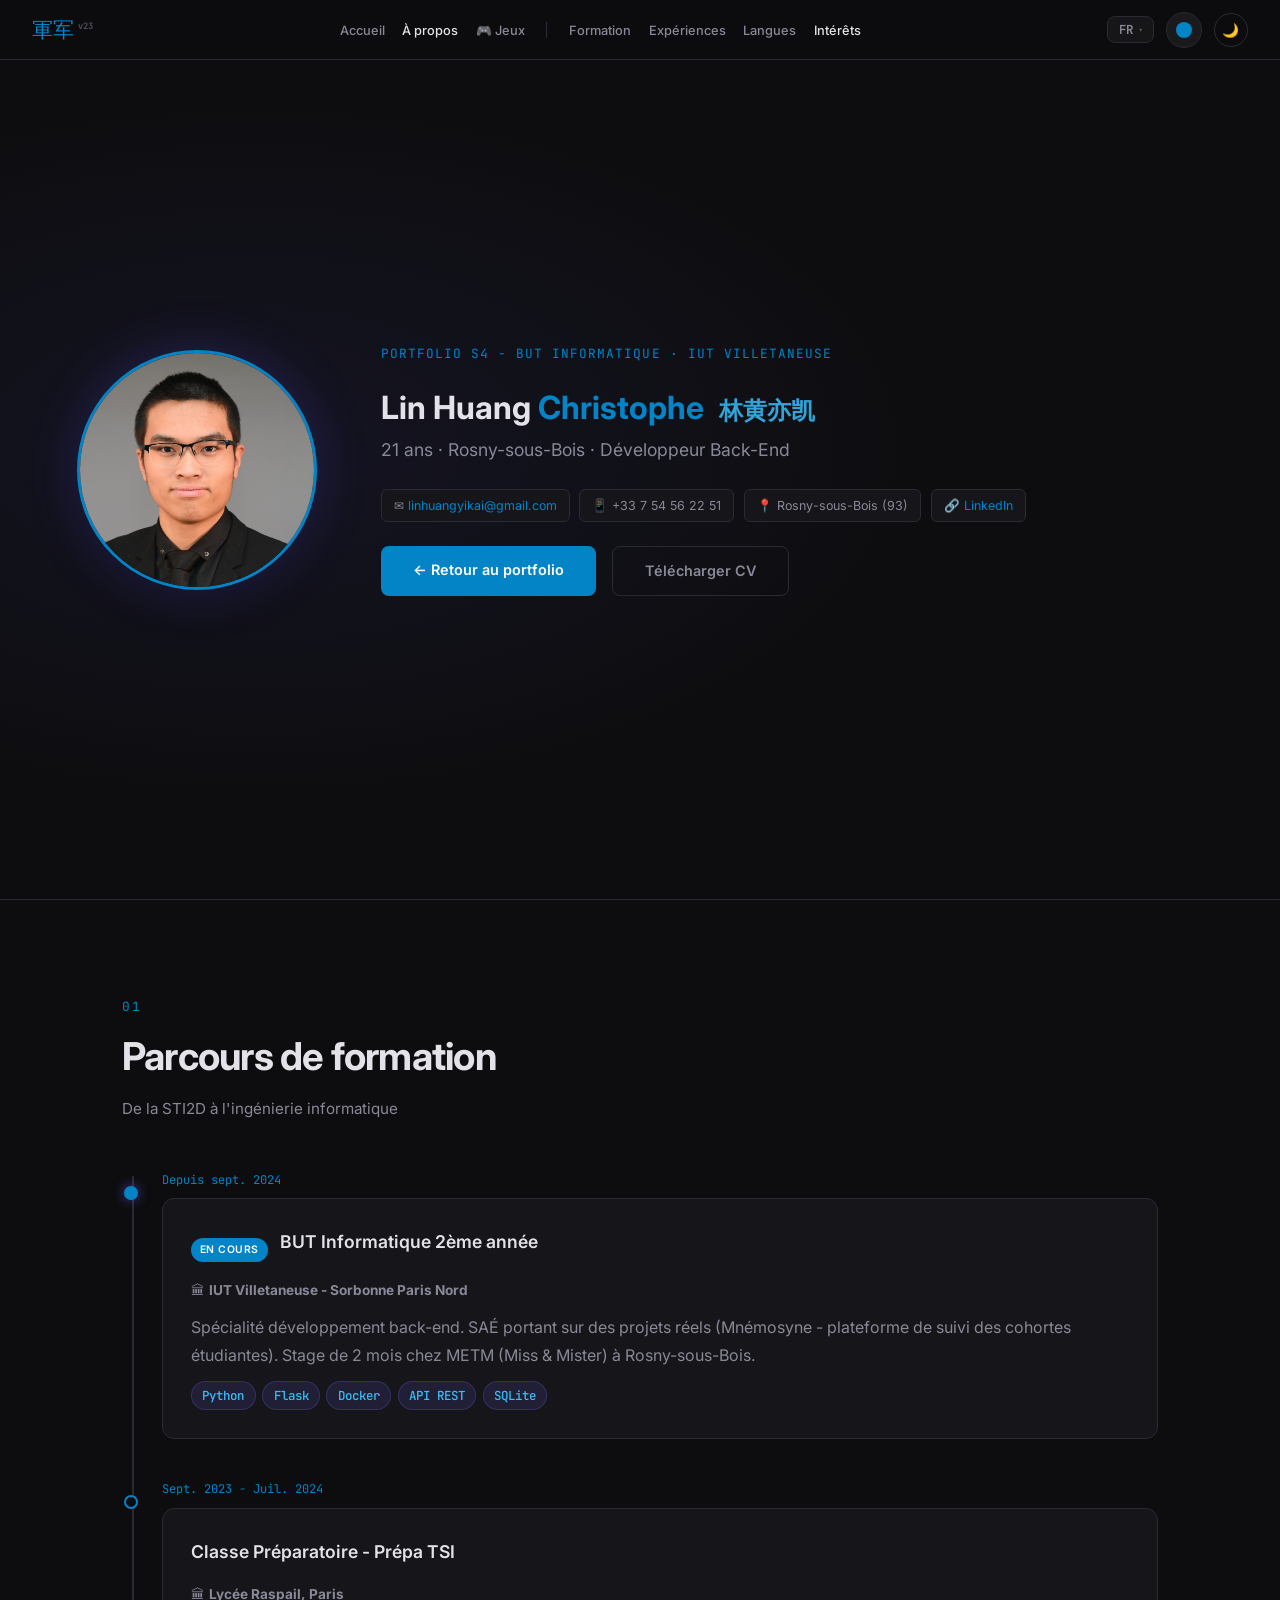
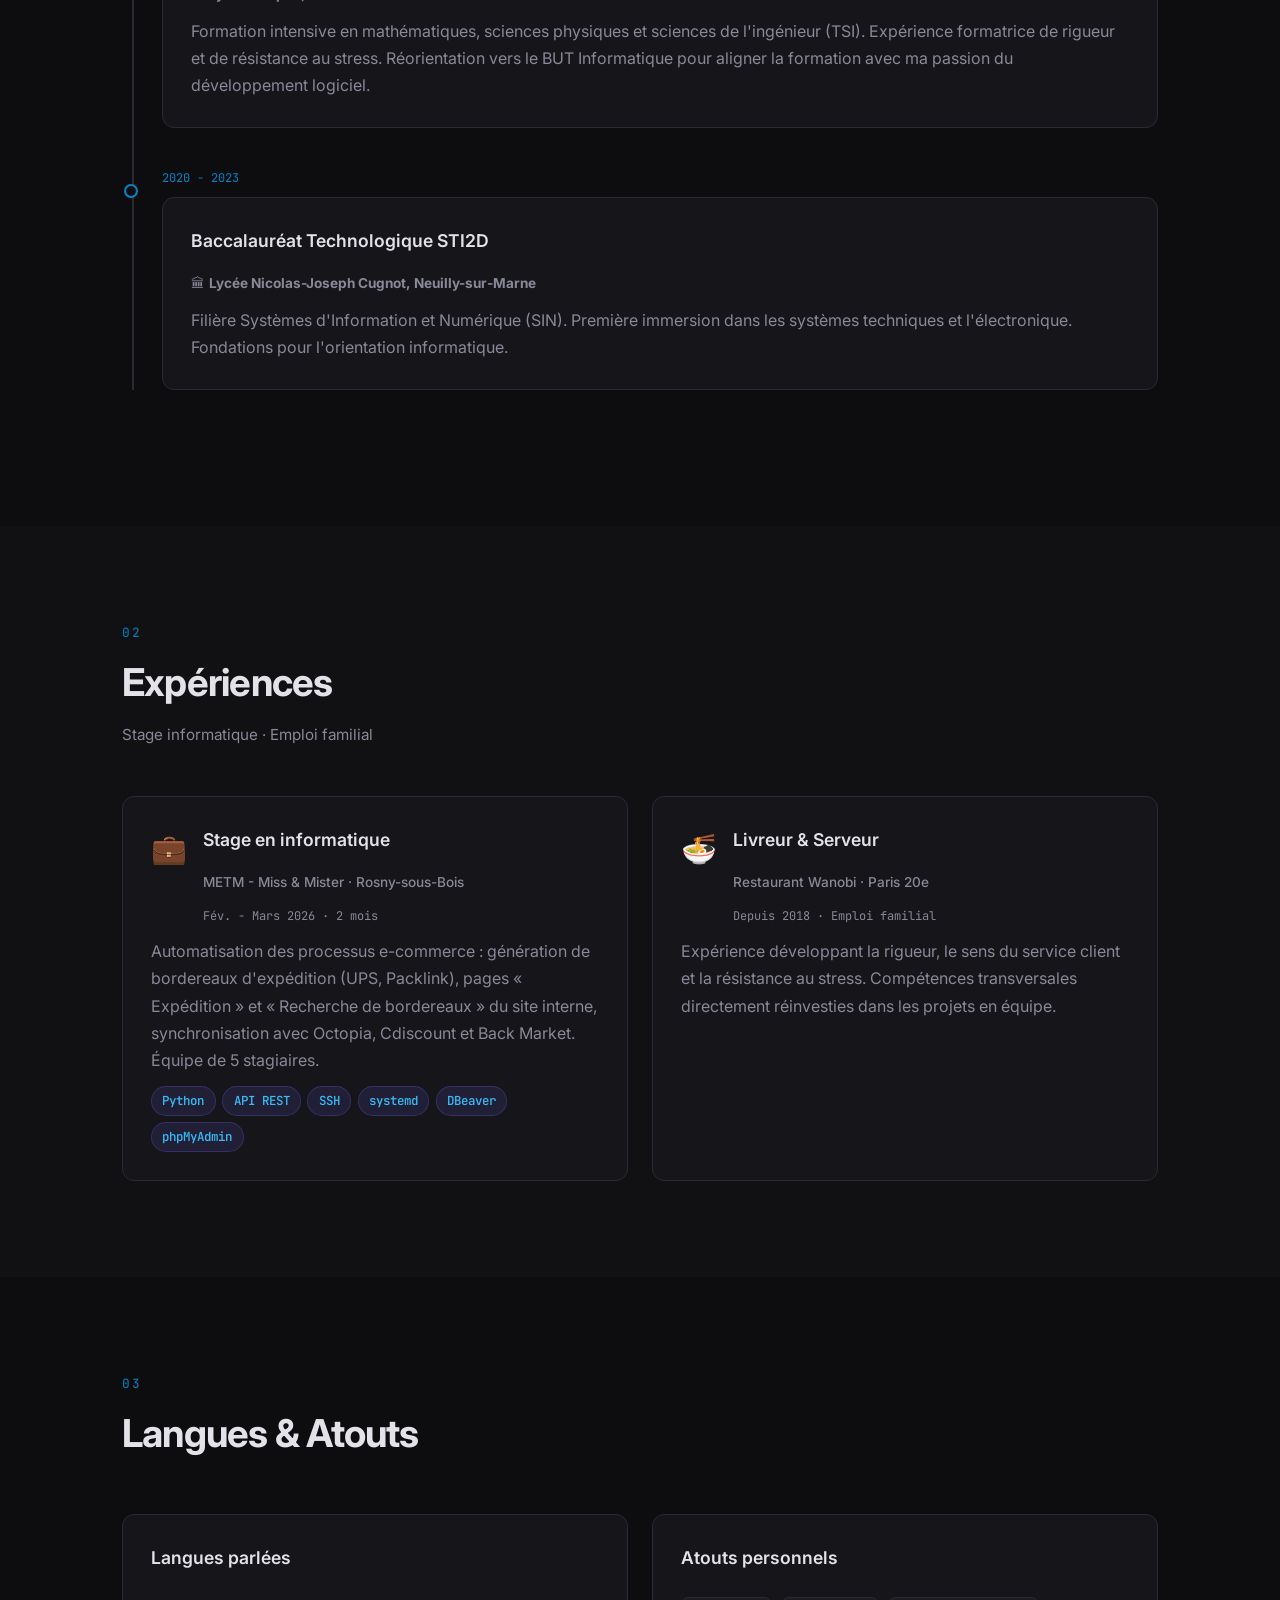
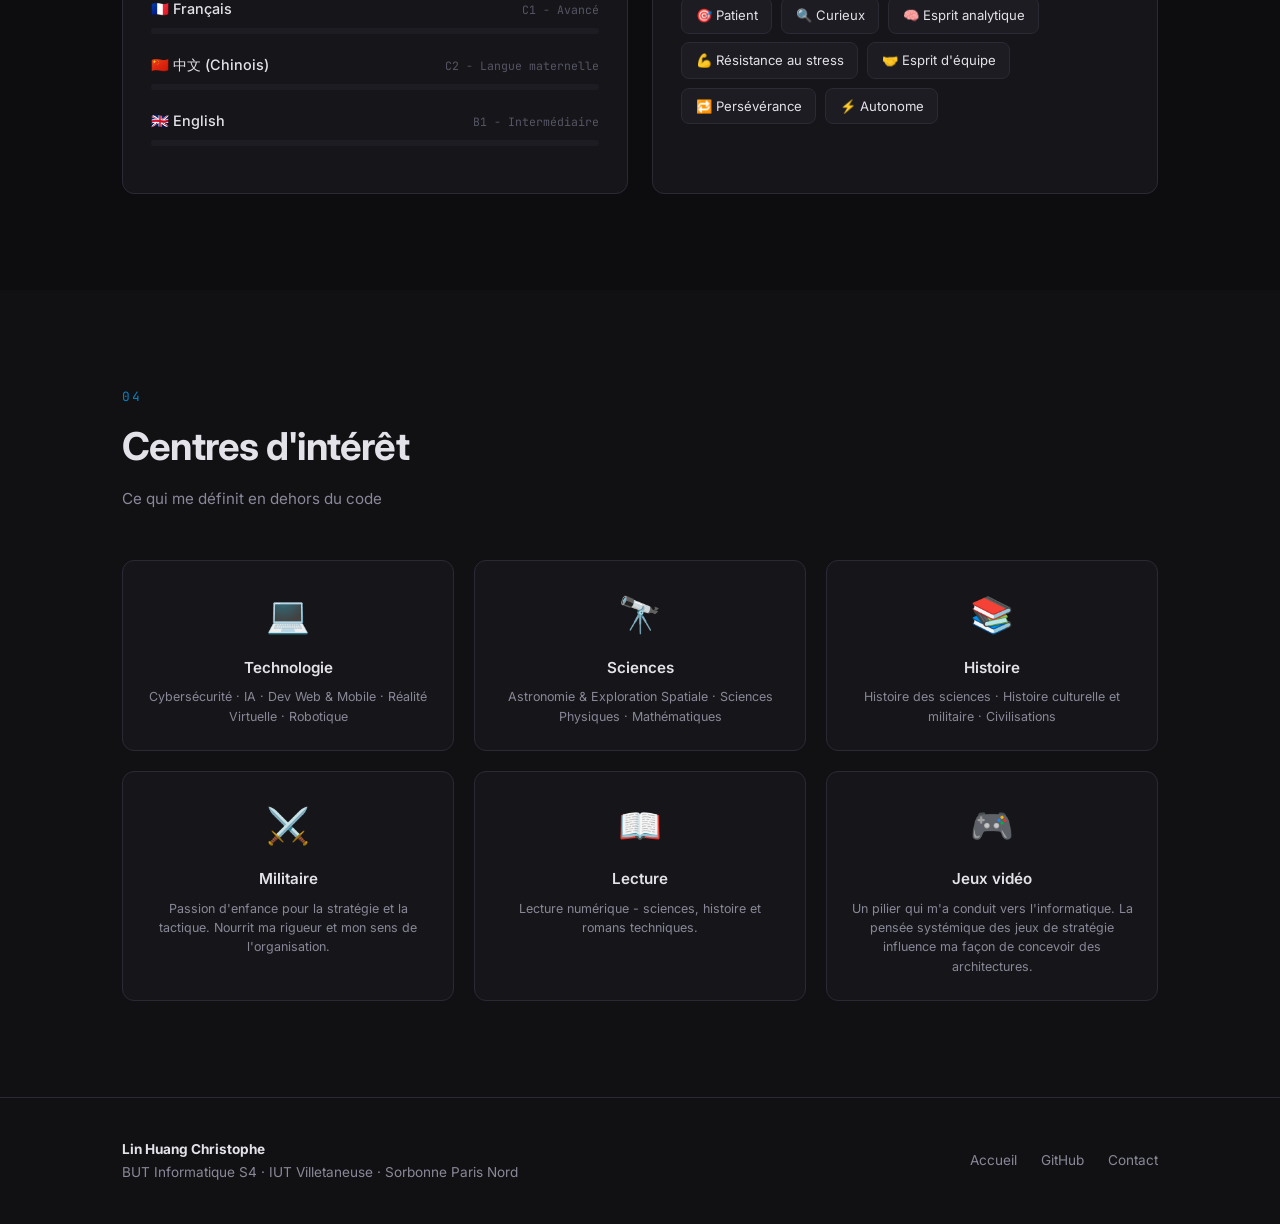
==== about.html @ b980972f "Age auto-calcule depuis le 19/07/2005 - plus besoin de le changer (v23) Co-Authored-By: Claude Sonne" ====
﻿<!DOCTYPE html>
<html lang="fr" data-theme="dark">
<head>
  <meta charset="UTF-8" />
  <meta name="viewport" content="width=device-width, initial-scale=1.0" />
  <title data-i18n="about_page_title">Lin Huang Christophe - À propos</title>
  <link rel="stylesheet" href="style.css" />
  <link rel="preconnect" href="https://fonts.googleapis.com" />
  <link href="https://fonts.googleapis.com/css2?family=Inter:wght@300;400;500;600;700&family=JetBrains+Mono:wght@400;500&display=swap" rel="stylesheet" />
</head>
<body>

  <!-- NAV -->
  <nav class="navbar">
    <a href="index.html" class="nav-logo">軍军<span class="nav-v">v23</span></a>
    <button id="leafEgg" aria-hidden="true" tabindex="-1"></button>
    <ul class="nav-links">
      <li><a href="index.html" data-i18n="nav_home">Accueil</a></li>
      <li><a href="about.html" class="nav-active" data-i18n="nav_about">À propos</a></li>
      <li><a href="games.html" data-i18n="nav_games">🎮 Jeux</a></li>
      <li class="nav-sep"></li>
      <li><a href="#formation" data-i18n="nav_formation">Formation</a></li>
      <li><a href="#experiences" data-i18n="nav_experiences">Expériences</a></li>
      <li><a href="#langues" data-i18n="nav_langues">Langues</a></li>
      <li><a href="#interets" data-i18n="nav_interets">Intérêts</a></li>
    </ul>
    <div class="nav-actions">
      <div class="lang-dropdown" id="langDropdown">
        <button class="lang-current-btn" id="langCurrentBtn">
          <span id="langCurrentText">FR</span>
          <span class="lang-arr">▾</span>
        </button>
        <div class="lang-menu" id="langMenu">
          <button class="lang-menu-item" data-lang="fr">FR - Français</button>
          <button class="lang-menu-item" data-lang="en">EN - English</button>
          <button class="lang-menu-item" data-lang="zh">简 - 简体中文</button>
          <button class="lang-menu-item" data-lang="zh-tw">繁 - 繁體中文</button>
        </div>
      </div>
      <div class="color-picker-wrap" id="colorPickerWrap">
        <button class="color-picker-btn" id="colorPickerBtn" title="Couleur d'accent">
          <span class="color-dot" id="colorDot"></span>
        </button>
        <div class="color-palette-popup" id="colorPalettePopup"></div>
      </div>
      <button class="theme-toggle" id="themeToggle" aria-label="Thème">
        <span class="theme-icon">🌙</span>
      </button>
    </div>
  </nav>

  <!-- ABOUT HERO -->
  <header class="about-hero">
    <div class="about-photo-wrap">
      <img src="img/photo_0.png" alt="Christophe Lin Huang" class="about-photo" />
    </div>
    <div class="about-hero-content">
      <p class="hero-tag" data-i18n="about_hero_tag">Portfolio S4 - BUT Informatique · IUT Villetaneuse</p>
      <h1 data-i18n-html="about_hero_name">Lin Huang <span class="accent">Christophe</span> <span class="name-zh">林黄亦凯</span></h1>
      <p class="hero-subtitle" data-i18n="about_hero_sub">20 ans · Rosny-sous-Bois · Développeur Back-End</p>
      <div class="about-quick-info">
        <span class="about-info-chip">✉ <a href="mailto:linhuangyikai@gmail.com">linhuangyikai@gmail.com</a></span>
        <span class="about-info-chip">📱 +33 7 54 56 22 51</span>
        <span class="about-info-chip">📍 Rosny-sous-Bois (93)</span>
        <span class="about-info-chip">🔗 <a href="https://linkedin.com/in/christophe-lin-huang" target="_blank" rel="noopener">LinkedIn</a></span>
      </div>
      <div class="hero-actions">
        <a href="index.html" class="cta-btn" data-i18n="about_back">← Retour au portfolio</a>
        <a href="cv.pdf" class="cv-btn" download data-i18n="hero_cv">Télécharger CV</a>
      </div>
    </div>
  </header>

  <main>

    <!-- 01 - FORMATION -->
    <section id="formation" class="section">
      <div class="container">
        <div class="section-header">
          <span class="section-num">01</span>
          <h2 data-i18n="about_form_title">Parcours de formation</h2>
          <p class="section-sub" data-i18n="about_form_sub">De la STI2D à l'ingénierie informatique</p>
        </div>

        <div class="timeline">

          <div class="tl-item reveal">
            <div class="tl-marker current"></div>
            <div class="tl-period" data-i18n="form1_period">Depuis sept. 2024</div>
            <div class="card tl-card">
              <div class="tl-header">
                <span class="tl-badge" data-i18n="form1_badge">En cours</span>
                <h3 data-i18n="form1_name">BUT Informatique 2ème année</h3>
              </div>
              <p class="tl-school">🏛 <strong>IUT Villetaneuse - Sorbonne Paris Nord</strong></p>
              <p data-i18n="form1_desc">Spécialité développement back-end. SAÉ portant sur des projets réels (Mnémosyne - plateforme de suivi des cohortes étudiantes). Stage de 2 mois chez METM (Miss & Mister) à Rosny-sous-Bois.</p>
              <div class="tl-tags">
                <span class="badge">Python</span>
                <span class="badge">Flask</span>
                <span class="badge">Docker</span>
                <span class="badge">API REST</span>
                <span class="badge">SQLite</span>
              </div>
            </div>
          </div>

          <div class="tl-item reveal">
            <div class="tl-marker"></div>
            <div class="tl-period" data-i18n="form2_period">Sept. 2023 - Juil. 2024</div>
            <div class="card tl-card">
              <h3 data-i18n="form2_name">Classe Préparatoire - Prépa TSI</h3>
              <p class="tl-school">🏛 <strong>Lycée Raspail, Paris</strong></p>
              <p data-i18n="form2_desc">Formation intensive en mathématiques, sciences physiques et sciences de l'ingénieur (Technologie & Sciences Industrielles). Expérience formatrice de rigueur et de résistance au stress. Réorientation vers le BUT Informatique pour aligner la formation avec ma passion du développement logiciel.</p>
            </div>
          </div>

          <div class="tl-item reveal">
            <div class="tl-marker"></div>
            <div class="tl-period" data-i18n="form3_period">2020 - 2023</div>
            <div class="card tl-card">
              <h3 data-i18n="form3_name">Baccalauréat Technologique STI2D</h3>
              <p class="tl-school">🏛 <strong>Lycée Nicolas-Joseph Cugnot, Neuilly-sur-Marne</strong></p>
              <p data-i18n="form3_desc">Filière Systèmes d'Information et Numérique (SIN). Première immersion dans les systèmes techniques, l'électronique et les réseaux. Fondations pour l'orientation informatique. Utilisation de SolidWorks et SketchUp pour la conception 3D.</p>
            </div>
          </div>

        </div>
      </div>
    </section>

    <!-- 02 - EXPÉRIENCES -->
    <section id="experiences" class="section section-dark">
      <div class="container">
        <div class="section-header">
          <span class="section-num">02</span>
          <h2 data-i18n="about_exp_title">Expériences</h2>
          <p class="section-sub" data-i18n="about_exp_sub">Stage informatique · Emploi familial</p>
        </div>

        <div class="grid-2">
          <div class="card reveal">
            <div class="exp-header">
              <span class="exp-icon">💼</span>
              <div>
                <h3 data-i18n="exp1_role">Stage en informatique</h3>
                <p class="exp-company" data-i18n="exp1_company">METM - Miss &amp; Mister · Rosny-sous-Bois</p>
                <p class="exp-period" data-i18n="exp1_period">Fév. - Mars 2026 · 2 mois</p>
              </div>
            </div>
            <p data-i18n="exp1_desc">Automatisation des processus e-commerce : génération de bordereaux d'expédition (UPS, Packlink), pages «&nbsp;Expédition&nbsp;» et «&nbsp;Recherche de bordereaux&nbsp;» du site interne, synchronisation avec Octopia, Cdiscount et Back Market. Équipe de 5 stagiaires, communication via Discord &amp; WhatsApp.</p>
            <div class="tl-tags mt-sm">
              <span class="badge">Python</span>
              <span class="badge">API REST</span>
              <span class="badge">SSH</span>
              <span class="badge">systemd</span>
              <span class="badge">DBeaver</span>
              <span class="badge">phpMyAdmin</span>
            </div>
          </div>

          <div class="card reveal">
            <div class="exp-header">
              <span class="exp-icon">🍜</span>
              <div>
                <h3 data-i18n="exp2_role">Livreur &amp; Serveur</h3>
                <p class="exp-company" data-i18n="exp2_company">Restaurant Wanobi · Paris 20e</p>
                <p class="exp-period" data-i18n="exp2_period">Depuis 2018 · Emploi familial</p>
              </div>
            </div>
            <p data-i18n="exp2_desc">Expérience développant la rigueur, le sens du service client et la résistance au stress dans un environnement à flux tendus. Compétences transversales directement réinvesties dans le travail en équipe et la gestion de priorités dans les projets universitaires.</p>
          </div>
        </div>
      </div>
    </section>

    <!-- 03 - LANGUES & ATOUTS -->
    <section id="langues" class="section">
      <div class="container">
        <div class="section-header">
          <span class="section-num">03</span>
          <h2 data-i18n="about_lang_title">Langues &amp; Atouts</h2>
        </div>

        <div class="grid-2">
          <div class="card reveal">
            <h3 data-i18n="about_lang_h">Langues parlées</h3>
            <div class="skill-item mt-md">
              <div class="skill-header">
                <span class="skill-name">🇫🇷 Français</span>
                <span class="skill-level" data-i18n="lang_fr_level">C1 - Avancé</span>
              </div>
              <div class="skill-bar"><div class="skill-fill" data-width="85"></div></div>
            </div>
            <div class="skill-item">
              <div class="skill-header">
                <span class="skill-name">🇨🇳 中文 (Chinois)</span>
                <span class="skill-level" data-i18n="lang_zh_level">C2 - Langue maternelle</span>
              </div>
              <div class="skill-bar"><div class="skill-fill" data-width="98"></div></div>
            </div>
            <div class="skill-item">
              <div class="skill-header">
                <span class="skill-name">🇬🇧 English</span>
                <span class="skill-level" data-i18n="lang_en_level">B1 - Intermédiaire</span>
              </div>
              <div class="skill-bar"><div class="skill-fill" data-width="60"></div></div>
            </div>
          </div>

          <div class="card reveal">
            <h3 data-i18n="about_atouts_h">Atouts personnels</h3>
            <div class="atouts-grid mt-md">
              <div class="atout-chip" data-i18n="atout1">🎯 Patient</div>
              <div class="atout-chip" data-i18n="atout2">🔍 Curieux</div>
              <div class="atout-chip" data-i18n="atout3">🧠 Esprit analytique</div>
              <div class="atout-chip" data-i18n="atout4">💪 Résistance au stress</div>
              <div class="atout-chip" data-i18n="atout5">🤝 Esprit d'équipe</div>
              <div class="atout-chip" data-i18n="atout6">🔁 Persévérance</div>
              <div class="atout-chip" data-i18n="atout7">⚡ Autonome</div>
            </div>
          </div>
        </div>
      </div>
    </section>

    <!-- 04 - CENTRES D'INTÉRÊT -->
    <section id="interets" class="section section-dark">
      <div class="container">
        <div class="section-header">
          <span class="section-num">04</span>
          <h2 data-i18n="about_interest_title">Centres d'intérêt</h2>
          <p class="section-sub" data-i18n="about_interest_sub">Ce qui me définit en dehors du code</p>
        </div>

        <div class="interests-grid">
          <div class="interest-card reveal">
            <div class="interest-icon">💻</div>
            <h3 data-i18n="int1_title">Technologie</h3>
            <p data-i18n="int1_desc">Cybersécurité · Intelligence Artificielle · Développement Web &amp; Mobile · Réalité Virtuelle · Robotique</p>
          </div>
          <div class="interest-card reveal">
            <div class="interest-icon">🔭</div>
            <h3 data-i18n="int2_title">Sciences</h3>
            <p data-i18n="int2_desc">Astronomie &amp; Exploration Spatiale · Sciences Physiques · Mathématiques · Informatique théorique</p>
          </div>
          <div class="interest-card reveal">
            <div class="interest-icon">📚</div>
            <h3 data-i18n="int3_title">Histoire</h3>
            <p data-i18n="int3_desc">Histoire des sciences et des techniques · Histoire culturelle et militaire · Histoire des civilisations</p>
          </div>
          <div class="interest-card reveal">
            <div class="interest-icon">⚔️</div>
            <h3 data-i18n="int4_title">Militaire</h3>
            <p data-i18n="int4_desc">Une passion d'enfance pour la stratégie et la tactique. Nourrit ma rigueur, mon sens de l'organisation et ma capacité à anticiper les risques dans les projets.</p>
          </div>
          <div class="interest-card reveal">
            <div class="interest-icon">📖</div>
            <h3 data-i18n="int5_title">Lecture</h3>
            <p data-i18n="int5_desc">Lecture numérique - un espace de détente et de réflexion. Sciences, histoire et romans techniques.</p>
          </div>
          <div class="interest-card reveal">
            <div class="interest-icon">🎮</div>
            <h3 data-i18n="int6_title">Jeux vidéo</h3>
            <p data-i18n="int6_desc">Un pilier qui m'a conduit vers l'informatique. La pensée systémique des jeux de stratégie influence directement ma façon de concevoir des architectures logicielles.</p>
          </div>
        </div>
      </div>
    </section>

  </main>

  <!-- FOOTER -->
  <footer class="footer">
    <div class="container footer-inner">
      <div>
        <p><strong data-i18n="footer_name">Lin Huang Christophe</strong></p>
        <p data-i18n="footer_sub">BUT Informatique S4 · IUT Villetaneuse · Sorbonne Paris Nord</p>
      </div>
      <div class="footer-links">
        <a href="index.html" data-i18n="nav_home">Accueil</a>
        <a href="https://github.com/XingkOng1504" target="_blank" rel="noopener">GitHub</a>
        <a href="index.html#contact" data-i18n="nav_contact">Contact</a>
      </div>
    </div>
  </footer>

  <script src="script.js"></script>
</body>
</html>
---- style.css ----
﻿/* ============================================
   RESET & BASE
   ============================================ */
*, *::before, *::after {
  box-sizing: border-box;
  margin: 0;
  padding: 0;
}

:root {
  --bg:          #0d0d0f;
  --bg-dark:     #111114;
  --bg-card:     #16161a;
  --bg-card2:    #1c1c22;
  --border:      #2a2a35;
  --accent:      #6c63ff;
  --accent-2:    #a78bfa;
  --accent-3:    #34d399;
  --text:        #e2e2e8;
  --text-muted:  #888898;
  --text-dim:    #555565;
  --but1:        #f59e0b;
  --but2:        #6c63ff;
  --court:       #34d399;
  --moyen:       #60a5fa;
  --long:        #a78bfa;
  --font-body:   'Inter', sans-serif;
  --font-mono:   'JetBrains Mono', monospace;
  --radius:      12px;
  --radius-sm:   8px;
  --shadow:      0 4px 24px rgba(0,0,0,0.4);
  --transition:  0.2s ease;
}

html { scroll-behavior: smooth; }

body {
  font-family: var(--font-body);
  background: var(--bg);
  color: var(--text);
  line-height: 1.7;
  font-size: 16px;
}

/* ============================================
   NAV
   ============================================ */
.navbar {
  position: fixed;
  top: 0; left: 0; right: 0;
  z-index: 100;
  display: flex;
  align-items: center;
  justify-content: space-between;
  padding: 0 2rem;
  height: 60px;
  background: rgba(13, 13, 15, 0.85);
  backdrop-filter: blur(12px);
  border-bottom: 1px solid var(--border);
}

.nav-logo {
  font-family: var(--font-mono);
  font-size: 1rem;
  font-weight: 500;
  color: var(--accent);
  letter-spacing: 0.1em;
}

.nav-links {
  list-style: none;
  display: flex;
  align-items: center;
  gap: 1.1rem;
  flex-wrap: nowrap;
}

.nav-links a {
  text-decoration: none;
  color: var(--text-muted);
  font-size: 0.8rem;
  font-weight: 500;
  transition: color var(--transition);
  white-space: nowrap;
}

.nav-links a:hover { color: var(--text); }

/* ============================================
   HERO
   ============================================ */
.hero {
  min-height: 100vh;
  display: flex;
  align-items: center;
  justify-content: space-between;
  gap: 3rem;
  padding: 100px 6vw 60px;
  background: radial-gradient(ellipse 80% 60% at 20% 50%, rgba(108,99,255,0.08) 0%, transparent 70%);
  border-bottom: 1px solid var(--border);
}

.hero-tag {
  font-size: 0.8rem;
  font-family: var(--font-mono);
  color: var(--accent);
  letter-spacing: 0.08em;
  text-transform: uppercase;
  margin-bottom: 1rem;
}

.hero h1 {
  font-size: clamp(2.4rem, 5vw, 4rem);
  font-weight: 700;
  line-height: 1.15;
  margin-bottom: 1rem;
  letter-spacing: -0.02em;
}

.accent { color: var(--accent); }

.hero-subtitle {
  font-size: 1.1rem;
  color: var(--text-muted);
  margin-bottom: 1.5rem;
}

.hero-badges {
  display: flex;
  flex-wrap: wrap;
  gap: 0.5rem;
  margin-bottom: 2rem;
}

.cta-btn {
  display: inline-block;
  padding: 0.75rem 2rem;
  background: var(--accent);
  color: #fff;
  text-decoration: none;
  border-radius: var(--radius-sm);
  font-weight: 600;
  font-size: 0.9rem;
  transition: opacity var(--transition), transform var(--transition);
}

.cta-btn:hover { opacity: 0.9; transform: translateY(-1px); }

.hero-code {
  flex: 0 0 auto;
  max-width: 420px;
}

.hero-code pre {
  background: var(--bg-card);
  border: 1px solid var(--border);
  border-radius: var(--radius);
  padding: 1.5rem;
  font-family: var(--font-mono);
  font-size: 0.85rem;
  line-height: 1.8;
  overflow-x: auto;
}

.kw  { color: #a78bfa; }
.cls { color: #34d399; }
.str { color: #fbbf24; }

/* ============================================
   LAYOUT
   ============================================ */
.container {
  max-width: 1100px;
  margin: 0 auto;
  padding: 0 2rem;
}

.section { padding: 6rem 0; }
.section-dark { background: var(--bg-dark); }

.section-header {
  margin-bottom: 3rem;
}

.section-num {
  font-family: var(--font-mono);
  font-size: 0.8rem;
  color: var(--accent);
  letter-spacing: 0.15em;
  text-transform: uppercase;
  display: block;
  margin-bottom: 0.4rem;
}

.section-header h2 {
  font-size: clamp(1.75rem, 3vw, 2.5rem);
  font-weight: 700;
  letter-spacing: -0.02em;
  margin-bottom: 0.4rem;
}

.section-sub {
  color: var(--text-muted);
  font-size: 0.95rem;
}

.grid-2 {
  display: grid;
  grid-template-columns: 1fr 1fr;
  gap: 1.5rem;
}

.grid-3 {
  display: grid;
  grid-template-columns: 1fr 1fr 1fr;
  gap: 1.5rem;
}

.mt-md { margin-top: 1.5rem; }
.mt-lg { margin-top: 2rem; }

/* ============================================
   CARDS
   ============================================ */
.card {
  background: var(--bg-card);
  border: 1px solid var(--border);
  border-radius: var(--radius);
  padding: 1.75rem;
}

.card h3 {
  font-size: 1.1rem;
  font-weight: 600;
  margin-bottom: 1rem;
  color: var(--text);
}

.card p { color: var(--text-muted); margin-bottom: 0.75rem; }
.card p:last-child { margin-bottom: 0; }

.card-full { grid-column: 1 / -1; }

.highlight-card {
  border-color: rgba(108, 99, 255, 0.3);
  background: linear-gradient(135deg, rgba(108,99,255,0.06) 0%, var(--bg-card) 60%);
}

.warning-card {
  border-color: rgba(251, 191, 36, 0.3);
  background: linear-gradient(135deg, rgba(251,191,36,0.04) 0%, var(--bg-card) 60%);
}

/* ============================================
   BADGES
   ============================================ */
.badge {
  display: inline-block;
  padding: 0.2rem 0.65rem;
  background: rgba(108,99,255,0.12);
  border: 1px solid rgba(108,99,255,0.25);
  color: var(--accent-2);
  border-radius: 100px;
  font-size: 0.78rem;
  font-family: var(--font-mono);
  font-weight: 500;
}

/* ============================================
   QUALITIES
   ============================================ */
.qualities-grid {
  display: grid;
  grid-template-columns: repeat(3, 1fr);
  gap: 1.5rem;
}

.quality-item { text-align: center; }

.quality-icon {
  font-size: 2rem;
  display: block;
  margin-bottom: 0.75rem;
}

.quality-item h4 {
  font-weight: 600;
  margin-bottom: 0.5rem;
  color: var(--text);
}

.quality-item p { color: var(--text-muted); font-size: 0.9rem; }

/* ============================================
   EVOLUTION TIMELINE
   ============================================ */
.evolution-timeline {
  display: flex;
  align-items: center;
  gap: 2rem;
  margin-bottom: 1rem;
}

.evo-step { flex: 1; }

.evo-badge {
  display: inline-block;
  padding: 0.3rem 1rem;
  border-radius: 100px;
  font-family: var(--font-mono);
  font-size: 0.8rem;
  font-weight: 600;
  margin-bottom: 0.5rem;
}

.evo-badge.but1 { background: rgba(245,158,11,0.15); color: var(--but1); border: 1px solid rgba(245,158,11,0.3); }
.evo-badge.but2 { background: rgba(108,99,255,0.15); color: var(--accent-2); border: 1px solid rgba(108,99,255,0.3); }

.evo-step p { color: var(--text-muted); font-size: 0.9rem; }

.evo-arrow {
  font-size: 1.5rem;
  color: var(--accent);
  flex: 0 0 auto;
}

/* ============================================
   PROJECT CARDS
   ============================================ */
.project-card {
  background: var(--bg-card);
  border: 1px solid var(--border);
  border-radius: var(--radius);
  padding: 2rem;
}

.project-header {
  display: flex;
  align-items: flex-start;
  justify-content: space-between;
  gap: 1.5rem;
  flex-wrap: wrap;
}

.project-tag {
  font-family: var(--font-mono);
  font-size: 0.75rem;
  color: var(--accent);
  letter-spacing: 0.08em;
  text-transform: uppercase;
  display: block;
  margin-bottom: 0.35rem;
}

.project-title {
  font-size: 1.5rem;
  font-weight: 700;
  letter-spacing: -0.02em;
  margin-bottom: 0.25rem;
}

.project-sub { color: var(--text-muted); font-size: 0.9rem; }

.project-stack { display: flex; flex-wrap: wrap; gap: 0.4rem; align-items: flex-start; }

.project-card h4 {
  font-size: 0.9rem;
  font-weight: 600;
  color: var(--text-muted);
  text-transform: uppercase;
  letter-spacing: 0.06em;
  margin-bottom: 0.5rem;
}

.project-card p { color: var(--text-muted); font-size: 0.9rem; margin-bottom: 0.5rem; }

.bullet-list {
  list-style: none;
  padding: 0;
}

.bullet-list li {
  color: var(--text-muted);
  font-size: 0.9rem;
  padding-left: 1.25rem;
  position: relative;
  margin-bottom: 0.4rem;
}

.bullet-list li::before {
  content: "▸";
  position: absolute;
  left: 0;
  color: var(--accent);
}

.proof-box {
  background: rgba(108,99,255,0.06);
  border: 1px solid rgba(108,99,255,0.2);
  border-radius: var(--radius-sm);
  padding: 1.25rem;
}

.proof-label {
  display: inline-block;
  font-family: var(--font-mono);
  font-size: 0.7rem;
  color: var(--accent);
  text-transform: uppercase;
  letter-spacing: 0.1em;
  margin-bottom: 0.5rem;
}

.proof-box p { color: var(--text-muted); font-size: 0.9rem; margin: 0; }

.competence-tags { display: flex; flex-wrap: wrap; gap: 0.5rem; }

.comp-tag {
  display: inline-block;
  padding: 0.3rem 0.75rem;
  background: rgba(52,211,153,0.08);
  border: 1px solid rgba(52,211,153,0.2);
  color: var(--accent-3);
  border-radius: 100px;
  font-size: 0.78rem;
  font-weight: 500;
}

/* ============================================
   SAE TABLE
   ============================================ */
.grid-sae-table { overflow-x: auto; }

.sae-table {
  width: 100%;
  border-collapse: collapse;
  font-size: 0.85rem;
}

.sae-table th {
  background: rgba(108,99,255,0.1);
  color: var(--text-muted);
  text-transform: uppercase;
  font-size: 0.7rem;
  letter-spacing: 0.08em;
  padding: 0.75rem 1rem;
  text-align: left;
  border-bottom: 1px solid var(--border);
}

.sae-table td {
  padding: 0.9rem 1rem;
  color: var(--text-muted);
  border-bottom: 1px solid var(--border);
  vertical-align: top;
}

/* ============================================
   BILAN ITEMS
   ============================================ */
.bilan-item h4 {
  font-size: 0.9rem;
  font-weight: 600;
  color: var(--accent-2);
  margin-bottom: 0.5rem;
  text-transform: uppercase;
  letter-spacing: 0.06em;
}

.bilan-item p { color: var(--text-muted); font-size: 0.9rem; }

/* ============================================
   STAGE META
   ============================================ */
.stage-intro { padding: 1.5rem 1.75rem; }

.stage-meta {
  display: flex;
  flex-wrap: wrap;
  gap: 2rem;
}

.stage-info .label {
  display: block;
  font-family: var(--font-mono);
  font-size: 0.72rem;
  color: var(--text-dim);
  text-transform: uppercase;
  letter-spacing: 0.1em;
  margin-bottom: 0.2rem;
}

.stage-info strong { font-size: 0.95rem; color: var(--text); }

.competence-block h4 {
  font-size: 0.9rem;
  font-weight: 600;
  color: var(--accent-2);
  margin-bottom: 0.4rem;
}

.competence-block p { color: var(--text-muted); font-size: 0.9rem; }

/* ============================================
   OBJECTIVES
   ============================================ */
.objectives-grid {
  display: grid;
  grid-template-columns: repeat(3, 1fr);
  gap: 1.5rem;
}

.objective-card {
  background: var(--bg-card);
  border: 1px solid var(--border);
  border-radius: var(--radius);
  padding: 1.75rem;
  display: flex;
  flex-direction: column;
  gap: 0.75rem;
}

.obj-header {
  display: flex;
  align-items: center;
  gap: 0.75rem;
  margin-bottom: 0.25rem;
}

.obj-icon { font-size: 1.5rem; }

.obj-horizon {
  font-family: var(--font-mono);
  font-size: 0.72rem;
  text-transform: uppercase;
  letter-spacing: 0.1em;
  padding: 0.2rem 0.6rem;
  border-radius: 100px;
}

.obj-horizon.court { background: rgba(52,211,153,0.12); color: var(--court); border: 1px solid rgba(52,211,153,0.25); }
.obj-horizon.moyen { background: rgba(96,165,250,0.12); color: var(--moyen); border: 1px solid rgba(96,165,250,0.25); }
.obj-horizon.long  { background: rgba(167,139,250,0.12); color: var(--long);  border: 1px solid rgba(167,139,250,0.25); }

.objective-card h3 {
  font-size: 1.05rem;
  font-weight: 600;
}

.objective-card p { color: var(--text-muted); font-size: 0.88rem; }

.obj-action {
  margin-top: auto;
  padding: 0.75rem;
  background: rgba(52,211,153,0.05);
  border: 1px solid rgba(52,211,153,0.15);
  border-radius: var(--radius-sm);
  font-size: 0.82rem;
  color: var(--text-muted);
}

/* ============================================
   FOOTER
   ============================================ */
.footer {
  border-top: 1px solid var(--border);
  padding: 2.5rem 0;
  background: var(--bg-dark);
}

.footer-inner {
  display: flex;
  align-items: center;
  justify-content: space-between;
  flex-wrap: wrap;
  gap: 1rem;
}

.footer p { color: var(--text-muted); font-size: 0.85rem; }
.footer strong { color: var(--text); }

.footer-links {
  display: flex;
  gap: 1.5rem;
}

.footer-links a {
  color: var(--text-muted);
  text-decoration: none;
  font-size: 0.85rem;
  transition: color var(--transition);
}

.footer-links a:hover { color: var(--accent); }

/* ============================================
   RESPONSIVE
   ============================================ */
@media (max-width: 900px) {
  .hero { flex-direction: column; padding: 100px 2rem 60px; }
  .hero-code { max-width: 100%; width: 100%; }
  .grid-2, .grid-3, .objectives-grid, .qualities-grid { grid-template-columns: 1fr; }
  .project-header { flex-direction: column; }
  .evolution-timeline { flex-direction: column; gap: 0.5rem; }
  .evo-arrow { transform: rotate(90deg); }
  .stage-meta { flex-direction: column; gap: 1rem; }
}

@media (max-width: 600px) {
  .navbar { padding: 0 1rem; }
  .nav-links { gap: 1rem; }
  .section { padding: 4rem 0; }
  .container { padding: 0 1rem; }
}

/* ============================================
   LIGHT THEME
   ============================================ */
html[data-theme="light"] {
  --bg:         #f5f6fa;
  --bg-dark:    #eceef5;
  --bg-card:    #ffffff;
  --bg-card2:   #f0f2f8;
  --border:     #dde0ec;
  --text:       #1a1a2e;
  --text-muted: #555577;
  --text-dim:   #9899b5;
  --shadow:     0 4px 24px rgba(0,0,0,0.08);
}
html[data-theme="light"] .skill-bar { background: #c8cbdf; }
html[data-theme="light"] .navbar {
  background: rgba(245,246,250,0.92);
}
html[data-theme="light"] .hero {
  background: radial-gradient(ellipse 80% 60% at 20% 50%, rgba(108,99,255,0.06) 0%, transparent 70%);
}
html[data-theme="light"] .form-group input,
html[data-theme="light"] .form-group textarea {
  background: var(--bg-dark);
}

/* ============================================
   NAV ACTIONS
   ============================================ */
.nav-actions {
  display: flex;
  align-items: center;
  gap: 0.75rem;
  flex-shrink: 0;
}

.lang-switcher {
  display: flex;
  gap: 0.2rem;
  background: rgba(255,255,255,0.04);
  border: 1px solid var(--border);
  border-radius: 100px;
  padding: 0.2rem;
}

.lang-btn {
  background: none;
  border: none;
  color: var(--text-muted);
  font-size: 0.72rem;
  font-family: var(--font-mono);
  font-weight: 600;
  padding: 0.22rem 0.55rem;
  border-radius: 100px;
  cursor: pointer;
  transition: all var(--transition);
  letter-spacing: 0.05em;
}
.lang-btn:hover { color: var(--text); }
.lang-btn.active { background: var(--accent); color: #fff; }

.theme-toggle {
  background: none;
  border: 1px solid var(--border);
  border-radius: 100px;
  width: 34px;
  height: 34px;
  cursor: pointer;
  display: flex;
  align-items: center;
  justify-content: center;
  font-size: 0.85rem;
  transition: border-color var(--transition);
}
.theme-toggle:hover { border-color: var(--accent); }

/* ============================================
   HERO ACTIONS
   ============================================ */
.hero-actions {
  display: flex;
  gap: 1rem;
  flex-wrap: wrap;
}

.cv-btn {
  display: inline-block;
  padding: 0.75rem 2rem;
  border: 1px solid var(--border);
  color: var(--text-muted);
  text-decoration: none;
  border-radius: var(--radius-sm);
  font-weight: 600;
  font-size: 0.9rem;
  transition: all var(--transition);
}
.cv-btn:hover { border-color: var(--accent); color: var(--accent); }

/* ============================================
   PROJECTS GRID
   ============================================ */
.projects-grid {
  display: grid;
  grid-template-columns: repeat(3, 1fr);
  gap: 1.5rem;
}

.proj-card {
  background: var(--bg-card);
  border: 1px solid var(--border);
  border-radius: var(--radius);
  padding: 1.75rem;
  display: flex;
  flex-direction: column;
  gap: 1rem;
  transition: border-color var(--transition), transform var(--transition);
}
.proj-card:hover {
  border-color: rgba(108,99,255,0.4);
  transform: translateY(-2px);
}

.proj-card-header {
  display: flex;
  align-items: center;
  gap: 0.85rem;
}
.proj-card-icon { font-size: 1.8rem; flex: 0 0 auto; }

.proj-card-type {
  font-family: var(--font-mono);
  font-size: 0.68rem;
  color: var(--accent);
  text-transform: uppercase;
  letter-spacing: 0.08em;
  display: block;
  margin-bottom: 0.15rem;
}
.proj-card-title { font-size: 1.05rem; font-weight: 700; color: var(--text); }

.proj-card-desc {
  color: var(--text-muted);
  font-size: 0.87rem;
  line-height: 1.6;
  flex: 1;
}

.proj-card-stack { display: flex; flex-wrap: wrap; gap: 0.35rem; }

.proj-card-highlights { display: flex; gap: 0.6rem; }

.proj-highlight {
  flex: 1;
  background: var(--bg-dark);
  border: 1px solid var(--border);
  border-radius: var(--radius-sm);
  padding: 0.55rem 0.4rem;
  text-align: center;
}
.ph-num {
  display: block;
  font-family: var(--font-mono);
  font-size: 0.8rem;
  font-weight: 700;
  color: var(--accent);
  margin-bottom: 0.1rem;
}
.ph-label { font-size: 0.66rem; color: var(--text-dim); }

.proj-card-actions {
  display: flex;
  align-items: center;
  gap: 0.75rem;
  padding-top: 0.5rem;
  border-top: 1px solid var(--border);
  margin-top: auto;
}

.proj-btn {
  display: inline-block;
  padding: 0.42rem 0.9rem;
  background: rgba(108,99,255,0.1);
  border: 1px solid rgba(108,99,255,0.25);
  color: var(--accent-2);
  text-decoration: none;
  border-radius: var(--radius-sm);
  font-size: 0.8rem;
  font-weight: 500;
  transition: all var(--transition);
}
.proj-btn:hover { background: var(--accent); color: #fff; border-color: var(--accent); }

.proj-confidential {
  font-size: 0.8rem;
  color: var(--text-dim);
  font-family: var(--font-mono);
}

/* ============================================
   SKILLS
   ============================================ */
.skills-grid {
  display: grid;
  grid-template-columns: 1fr 1fr;
  gap: 3rem;
}

.skills-cat-title {
  font-size: 0.72rem;
  text-transform: uppercase;
  letter-spacing: 0.12em;
  color: var(--accent);
  font-family: var(--font-mono);
  margin-bottom: 1.5rem;
}

.skill-item { margin-bottom: 1.2rem; }

.skill-header {
  display: flex;
  justify-content: space-between;
  align-items: center;
  margin-bottom: 0.4rem;
}
.skill-name { font-size: 0.9rem; font-weight: 500; color: var(--text); }
.skill-level { font-size: 0.72rem; color: var(--text-dim); font-family: var(--font-mono); }

.skill-bar {
  height: 6px;
  background: var(--bg-card2);
  border-radius: 100px;
  overflow: hidden;
}
.skill-fill {
  height: 100%;
  width: 0;
  background: linear-gradient(90deg, var(--accent), var(--accent-2));
  border-radius: 100px;
  transition: width 1s cubic-bezier(0.4, 0, 0.2, 1);
}

/* ============================================
   CONTACT
   ============================================ */
.contact-layout {
  display: grid;
  grid-template-columns: 1fr 1.5fr;
  gap: 3rem;
  align-items: start;
}

.contact-info { display: flex; flex-direction: column; gap: 1.5rem; }

.contact-item {
  display: flex;
  align-items: flex-start;
  gap: 1rem;
}
.contact-icon { font-size: 1.1rem; flex: 0 0 auto; margin-top: 0.15rem; }

.contact-label {
  display: block;
  font-family: var(--font-mono);
  font-size: 0.68rem;
  text-transform: uppercase;
  letter-spacing: 0.1em;
  color: var(--text-dim);
  margin-bottom: 0.2rem;
}
.contact-value { color: var(--text); text-decoration: none; font-size: 0.88rem; transition: color var(--transition); }
a.contact-value:hover { color: var(--accent); }

.contact-form {
  background: var(--bg-card);
  border: 1px solid var(--border);
  border-radius: var(--radius);
  padding: 2rem;
  display: flex;
  flex-direction: column;
  gap: 1.25rem;
}

.form-group { display: flex; flex-direction: column; gap: 0.4rem; }

.form-group label {
  font-size: 0.78rem;
  font-weight: 500;
  color: var(--text-muted);
  text-transform: uppercase;
  letter-spacing: 0.06em;
  font-family: var(--font-mono);
}

.form-group input,
.form-group textarea {
  background: var(--bg);
  border: 1px solid var(--border);
  border-radius: var(--radius-sm);
  padding: 0.7rem 1rem;
  color: var(--text);
  font-family: var(--font-body);
  font-size: 0.9rem;
  transition: border-color var(--transition);
  resize: vertical;
}
.form-group input:focus,
.form-group textarea:focus { outline: none; border-color: var(--accent); }

/* ============================================
   RESPONSIVE UPDATES
   ============================================ */
@media (max-width: 1100px) {
  .projects-grid { grid-template-columns: 1fr 1fr; }
}
@media (max-width: 900px) {
  .projects-grid { grid-template-columns: 1fr; }
  .skills-grid { grid-template-columns: 1fr; gap: 2rem; }
  .contact-layout { grid-template-columns: 1fr; }
  .nav-links { gap: 0.75rem; }
  .nav-links a { font-size: 0.78rem; }
}
@media (max-width: 680px) {
  .nav-links { display: none; }
  .nav-actions { margin-left: auto; }
}

/* ============================================
   LIGHT THEME
   ============================================ */
html[data-theme="light"] {
  --bg:         #f5f6fa;
  --bg-dark:    #eceef5;
  --bg-card:    #ffffff;
  --bg-card2:   #f0f2f8;
  --border:     #dde0ec;
  --text:       #1a1a2e;
  --text-muted: #555577;
  --text-dim:   #9899b5;
  --shadow:     0 4px 24px rgba(0,0,0,0.08);
}
html[data-theme="light"] .skill-bar { background: #c8cbdf; }
html[data-theme="light"] .navbar {
  background: rgba(245,246,250,0.92);
}
html[data-theme="light"] .hero {
  background: radial-gradient(ellipse 80% 60% at 20% 50%, rgba(108,99,255,0.06) 0%, transparent 70%);
}
html[data-theme="light"] .form-group input,
html[data-theme="light"] .form-group textarea {
  background: var(--bg-dark);
}

/* ============================================
   NAV ACTIONS
   ============================================ */
.nav-actions {
  display: flex;
  align-items: center;
  gap: 0.75rem;
  flex-shrink: 0;
}

.lang-switcher {
  display: flex;
  gap: 0.2rem;
  background: rgba(255,255,255,0.04);
  border: 1px solid var(--border);
  border-radius: 100px;
  padding: 0.2rem;
}

.lang-btn {
  background: none;
  border: none;
  color: var(--text-muted);
  font-size: 0.72rem;
  font-family: var(--font-mono);
  font-weight: 600;
  padding: 0.22rem 0.55rem;
  border-radius: 100px;
  cursor: pointer;
  transition: all var(--transition);
  letter-spacing: 0.05em;
}
.lang-btn:hover { color: var(--text); }
.lang-btn.active { background: var(--accent); color: #fff; }

.theme-toggle {
  background: none;
  border: 1px solid var(--border);
  border-radius: 100px;
  width: 34px;
  height: 34px;
  cursor: pointer;
  display: flex;
  align-items: center;
  justify-content: center;
  font-size: 0.85rem;
  transition: border-color var(--transition);
}
.theme-toggle:hover { border-color: var(--accent); }

/* ============================================
   HERO ACTIONS
   ============================================ */
.hero-actions {
  display: flex;
  gap: 1rem;
  flex-wrap: wrap;
}

.cv-btn {
  display: inline-block;
  padding: 0.75rem 2rem;
  border: 1px solid var(--border);
  color: var(--text-muted);
  text-decoration: none;
  border-radius: var(--radius-sm);
  font-weight: 600;
  font-size: 0.9rem;
  transition: all var(--transition);
}
.cv-btn:hover { border-color: var(--accent); color: var(--accent); }

/* ============================================
   PROJECTS GRID
   ============================================ */
.projects-grid {
  display: grid;
  grid-template-columns: repeat(3, 1fr);
  gap: 1.5rem;
}

.proj-card {
  background: var(--bg-card);
  border: 1px solid var(--border);
  border-radius: var(--radius);
  padding: 1.75rem;
  display: flex;
  flex-direction: column;
  gap: 1rem;
  transition: border-color var(--transition), transform var(--transition);
}
.proj-card:hover {
  border-color: rgba(108,99,255,0.4);
  transform: translateY(-2px);
}

.proj-card-header {
  display: flex;
  align-items: center;
  gap: 0.85rem;
}
.proj-card-icon { font-size: 1.8rem; flex: 0 0 auto; }

.proj-card-type {
  font-family: var(--font-mono);
  font-size: 0.68rem;
  color: var(--accent);
  text-transform: uppercase;
  letter-spacing: 0.08em;
  display: block;
  margin-bottom: 0.15rem;
}
.proj-card-title { font-size: 1.05rem; font-weight: 700; color: var(--text); }

.proj-card-desc {
  color: var(--text-muted);
  font-size: 0.87rem;
  line-height: 1.6;
  flex: 1;
}

.proj-card-stack { display: flex; flex-wrap: wrap; gap: 0.35rem; }
.proj-card-highlights { display: flex; gap: 0.6rem; }

.proj-highlight {
  flex: 1;
  background: var(--bg-dark);
  border: 1px solid var(--border);
  border-radius: var(--radius-sm);
  padding: 0.55rem 0.4rem;
  text-align: center;
}
.ph-num {
  display: block;
  font-family: var(--font-mono);
  font-size: 0.8rem;
  font-weight: 700;
  color: var(--accent);
  margin-bottom: 0.1rem;
}
.ph-label { font-size: 0.66rem; color: var(--text-dim); }

.proj-card-actions {
  display: flex;
  align-items: center;
  gap: 0.75rem;
  padding-top: 0.5rem;
  border-top: 1px solid var(--border);
  margin-top: auto;
}

.proj-btn {
  display: inline-block;
  padding: 0.42rem 0.9rem;
  background: rgba(108,99,255,0.1);
  border: 1px solid rgba(108,99,255,0.25);
  color: var(--accent-2);
  text-decoration: none;
  border-radius: var(--radius-sm);
  font-size: 0.8rem;
  font-weight: 500;
  transition: all var(--transition);
}
.proj-btn:hover { background: var(--accent); color: #fff; border-color: var(--accent); }

.proj-confidential {
  font-size: 0.8rem;
  color: var(--text-dim);
  font-family: var(--font-mono);
}

/* ============================================
   SKILLS
   ============================================ */
.skills-grid {
  display: grid;
  grid-template-columns: 1fr 1fr;
  gap: 3rem;
}

.skills-cat-title {
  font-size: 0.72rem;
  text-transform: uppercase;
  letter-spacing: 0.12em;
  color: var(--accent);
  font-family: var(--font-mono);
  margin-bottom: 1.5rem;
}

.skill-item { margin-bottom: 1.2rem; }

.skill-header {
  display: flex;
  justify-content: space-between;
  align-items: center;
  margin-bottom: 0.4rem;
}
.skill-name { font-size: 0.9rem; font-weight: 500; color: var(--text); }
.skill-level { font-size: 0.72rem; color: var(--text-dim); font-family: var(--font-mono); }

.skill-bar {
  height: 6px;
  background: var(--bg-card2);
  border-radius: 100px;
  overflow: hidden;
}
.skill-fill {
  height: 100%;
  width: 0;
  background: linear-gradient(90deg, var(--accent), var(--accent-2));
  border-radius: 100px;
  transition: width 1s cubic-bezier(0.4, 0, 0.2, 1);
}

/* ============================================
   CONTACT
   ============================================ */
.contact-layout {
  display: grid;
  grid-template-columns: 1fr 1.5fr;
  gap: 3rem;
  align-items: start;
}

.contact-info { display: flex; flex-direction: column; gap: 1.5rem; }

.contact-item {
  display: flex;
  align-items: flex-start;
  gap: 1rem;
}
.contact-icon { font-size: 1.1rem; flex: 0 0 auto; margin-top: 0.15rem; }

.contact-label {
  display: block;
  font-family: var(--font-mono);
  font-size: 0.68rem;
  text-transform: uppercase;
  letter-spacing: 0.1em;
  color: var(--text-dim);
  margin-bottom: 0.2rem;
}
.contact-value { color: var(--text); text-decoration: none; font-size: 0.88rem; transition: color var(--transition); }
a.contact-value:hover { color: var(--accent); }

.contact-form {
  background: var(--bg-card);
  border: 1px solid var(--border);
  border-radius: var(--radius);
  padding: 2rem;
  display: flex;
  flex-direction: column;
  gap: 1.25rem;
}

.form-group { display: flex; flex-direction: column; gap: 0.4rem; }

.form-group label {
  font-size: 0.78rem;
  font-weight: 500;
  color: var(--text-muted);
  text-transform: uppercase;
  letter-spacing: 0.06em;
  font-family: var(--font-mono);
}

.form-group input,
.form-group textarea {
  background: var(--bg);
  border: 1px solid var(--border);
  border-radius: var(--radius-sm);
  padding: 0.7rem 1rem;
  color: var(--text);
  font-family: var(--font-body);
  font-size: 0.9rem;
  transition: border-color var(--transition);
  resize: vertical;
}
.form-group input:focus,
.form-group textarea:focus { outline: none; border-color: var(--accent); }

/* ============================================
   RESPONSIVE UPDATES
   ============================================ */
@media (max-width: 1100px) {
  .projects-grid { grid-template-columns: 1fr 1fr; }
}
@media (max-width: 900px) {
  .projects-grid { grid-template-columns: 1fr; }
  .skills-grid { grid-template-columns: 1fr; gap: 2rem; }
  .contact-layout { grid-template-columns: 1fr; }
  .nav-links { gap: 0.75rem; }
  .nav-links a { font-size: 0.78rem; }
}
@media (max-width: 680px) {
  .nav-links { display: none; }
  .nav-actions { margin-left: auto; }
}

/* ============================================
   SCROLL REVEAL
   ============================================ */
.reveal {
  opacity: 0;
  transform: translateY(28px);
  transition: opacity 0.55s ease, transform 0.55s ease;
}
.reveal.revealed {
  opacity: 1;
  transform: translateY(0);
}

/* ============================================
   NAV LOGO AS LINK
   ============================================ */
a.nav-logo {
  text-decoration: none;
  color: var(--accent);
}

/* ============================================
   ABOUT PAGE - HERO
   ============================================ */
.about-hero {
  min-height: 100vh;
  display: flex;
  align-items: center;
  gap: 4rem;
  padding: 100px 6vw 60px;
  background: radial-gradient(ellipse 80% 60% at 20% 50%, rgba(108,99,255,0.08) 0%, transparent 70%);
  border-bottom: 1px solid var(--border);
}
.about-photo-wrap { flex-shrink: 0; }
.about-photo {
  width: 240px;
  height: 240px;
  border-radius: 50%;
  object-fit: cover;
  object-position: top center;
  border: 3px solid var(--accent);
  box-shadow: 0 0 50px rgba(108,99,255,0.25), 0 8px 32px rgba(0,0,0,0.4);
  display: block;
}
.about-hero-content { flex: 1; min-width: 0; }
.about-quick-info {
  display: flex;
  flex-wrap: wrap;
  gap: 0.6rem;
  margin: 1rem 0 1.5rem;
}
.about-info-chip {
  background: var(--bg-card);
  border: 1px solid var(--border);
  padding: 0.3rem 0.75rem;
  border-radius: 6px;
  font-size: 0.78rem;
  color: var(--text-muted);
  white-space: nowrap;
}
.about-info-chip a { color: var(--accent); text-decoration: none; }
.about-info-chip a:hover { text-decoration: underline; }
.name-zh {
  font-family: var(--font-mono);
  color: var(--accent-2);
  font-size: 0.75em;
  margin-left: 0.5rem;
  opacity: 0.85;
}

/* ============================================
   ABOUT PAGE - TIMELINE
   ============================================ */
.timeline {
  position: relative;
  padding-left: 2.5rem;
}
.timeline::before {
  content: '';
  position: absolute;
  left: 0.6rem;
  top: 0.4rem;
  bottom: 0;
  width: 2px;
  background: var(--border);
}
.tl-item {
  position: relative;
  margin-bottom: 2.5rem;
}
.tl-marker {
  position: absolute;
  left: -2.5rem;
  top: 1rem;
  width: 14px;
  height: 14px;
  border-radius: 50%;
  background: var(--bg);
  border: 2px solid var(--accent);
  margin-left: 0.12rem;
}
.tl-marker.current {
  background: var(--accent);
  box-shadow: 0 0 12px rgba(108,99,255,0.6);
}
.tl-period {
  font-size: 0.75rem;
  font-family: var(--font-mono);
  color: var(--accent);
  margin-bottom: 0.5rem;
}
.tl-card { margin-top: 0; }
.tl-header {
  display: flex;
  align-items: center;
  gap: 0.75rem;
  flex-wrap: wrap;
  margin-bottom: 0.4rem;
}
.tl-badge {
  font-size: 0.65rem;
  padding: 0.18rem 0.55rem;
  border-radius: 99px;
  background: var(--accent);
  color: #fff;
  font-weight: 600;
  text-transform: uppercase;
  letter-spacing: 0.05em;
}
.tl-school {
  color: var(--text-muted);
  font-size: 0.85rem;
  margin: 0.25rem 0 0.5rem;
}
.tl-tags {
  display: flex;
  flex-wrap: wrap;
  gap: 0.4rem;
  margin-top: 0.75rem;
}

/* ============================================
   ABOUT PAGE - EXPERIENCE
   ============================================ */
.exp-header {
  display: flex;
  gap: 1rem;
  align-items: flex-start;
  margin-bottom: 0.75rem;
}
.exp-icon { font-size: 1.8rem; flex-shrink: 0; }
.exp-company { color: var(--accent); font-size: 0.85rem; font-weight: 500; margin: 0.1rem 0; }
.exp-period { color: var(--text-muted); font-size: 0.75rem; font-family: var(--font-mono); }

/* ============================================
   ABOUT PAGE - ATOUTS
   ============================================ */
.atouts-grid {
  display: flex;
  flex-wrap: wrap;
  gap: 0.55rem;
}
.atout-chip {
  background: var(--bg-card2);
  border: 1px solid var(--border);
  padding: 0.38rem 0.85rem;
  border-radius: 8px;
  font-size: 0.82rem;
  color: var(--text);
  cursor: default;
  transition: border-color var(--transition), color var(--transition);
}
.atout-chip:hover { border-color: var(--accent); color: var(--accent); }

/* ============================================
   ABOUT PAGE - INTERESTS GRID
   ============================================ */
.interests-grid {
  display: grid;
  grid-template-columns: repeat(3, 1fr);
  gap: 1.25rem;
}
.interest-card {
  background: var(--bg-card);
  border: 1px solid var(--border);
  border-radius: var(--radius);
  padding: 1.5rem;
  text-align: center;
  transition: border-color 0.2s, transform 0.2s, box-shadow 0.2s;
  cursor: default;
}
.interest-card:hover {
  border-color: var(--accent);
  transform: translateY(-4px);
  box-shadow: 0 8px 28px rgba(108,99,255,0.15);
}
.interest-icon { font-size: 2.2rem; margin-bottom: 0.65rem; }
.interest-card h3 { font-size: 0.95rem; font-weight: 600; margin-bottom: 0.4rem; }
.interest-card p { font-size: 0.78rem; color: var(--text-muted); line-height: 1.55; }

.mt-sm { margin-top: 0.75rem; }

/* ============================================
   ABOUT RESPONSIVE
   ============================================ */
@media (max-width: 900px) {
  .about-hero { flex-direction: column; text-align: center; gap: 2rem; padding-top: 90px; }
  .about-photo { width: 180px; height: 180px; }
  .about-quick-info { justify-content: center; }
  .interests-grid { grid-template-columns: 1fr 1fr; }
}
@media (max-width: 580px) {
  .interests-grid { grid-template-columns: 1fr; }
  .about-photo { width: 150px; height: 150px; }
}

/* Badge cybersécurité */
.badge-cyber {
  background: rgba(52, 211, 153, 0.12);
  border: 1px solid rgba(52, 211, 153, 0.35);
  color: #34d399;
}

/* Logo kanji militaire */
.nav-logo {
  font-size: 1.3rem;
  letter-spacing: 0;
}

/* ============================================
   LANGUAGE DROPDOWN
   ============================================ */
.lang-dropdown { position: relative; }

.lang-current-btn {
  display: flex;
  align-items: center;
  gap: 0.3rem;
  background: rgba(255,255,255,0.04);
  border: 1px solid var(--border);
  border-radius: 8px;
  padding: 0.28rem 0.65rem;
  color: var(--text-muted);
  font-size: 0.78rem;
  font-weight: 600;
  font-family: var(--font-mono);
  cursor: pointer;
  transition: color var(--transition), border-color var(--transition);
  white-space: nowrap;
}
.lang-current-btn:hover { color: var(--text); border-color: var(--accent); }

.lang-arr {
  font-size: 0.55rem;
  opacity: 0.7;
  transition: transform 0.2s;
}
.lang-dropdown.open .lang-arr { transform: rotate(180deg); }

.lang-menu {
  position: absolute;
  top: calc(100% + 6px);
  right: 0;
  background: var(--bg-card);
  border: 1px solid var(--border);
  border-radius: var(--radius-sm);
  box-shadow: var(--shadow);
  min-width: 140px;
  display: none;
  flex-direction: column;
  overflow: hidden;
  z-index: 300;
}
.lang-dropdown.open .lang-menu { display: flex; }

.lang-menu-item {
  background: none;
  border: none;
  padding: 0.55rem 0.9rem;
  color: var(--text-muted);
  font-size: 0.78rem;
  font-family: var(--font-mono);
  font-weight: 500;
  cursor: pointer;
  text-align: left;
  transition: background var(--transition), color var(--transition);
}
.lang-menu-item:hover { background: var(--bg-card2); color: var(--text); }
.lang-menu-item.active { color: var(--accent); }

/* ============================================
   COLOUR PICKER
   ============================================ */
.color-picker-wrap { position: relative; }

.color-picker-btn {
  width: 32px;
  height: 32px;
  border-radius: 50%;
  background: rgba(255,255,255,0.04);
  border: 1px solid var(--border);
  cursor: pointer;
  display: flex;
  align-items: center;
  justify-content: center;
  transition: border-color var(--transition);
}
.color-picker-btn:hover { border-color: var(--accent); }

.color-dot {
  width: 14px;
  height: 14px;
  border-radius: 50%;
  background: var(--accent);
  display: block;
  transition: background 1s ease;
}

.color-palette-popup {
  position: absolute;
  top: calc(100% + 6px);
  right: 0;
  background: var(--bg-card);
  border: 1px solid var(--border);
  border-radius: var(--radius);
  box-shadow: var(--shadow);
  padding: 0.75rem;
  display: none;
  flex-direction: column;
  grid-template-columns: repeat(5, 1fr);
  gap: 0.5rem;
  z-index: 300;
  width: 210px;
}
.color-picker-wrap.open .color-palette-popup { display: flex; }

.swatch-wrap {
  display: flex;
  flex-direction: column;
  align-items: center;
  gap: 3px;
}

.color-swatch {
  width: 28px;
  height: 28px;
  border-radius: 50%;
  border: 2px solid transparent;
  cursor: pointer;
  transition: transform 0.15s, box-shadow 0.15s;
  outline: none;
}
.color-swatch:hover { transform: scale(1.2); box-shadow: 0 0 0 2px rgba(255,255,255,0.3); }
.color-swatch.swatch-active { border-color: #fff; transform: scale(1.15); box-shadow: 0 0 8px rgba(255,255,255,0.4); }

.swatch-label {
  font-size: 0.55rem;
  color: var(--text-dim);
  text-align: center;
  max-width: 36px;
  overflow: hidden;
  text-overflow: ellipsis;
  white-space: nowrap;
}

/* Smooth accent transitions on key elements */
.accent, .nav-logo, .section-num, .cta-btn, .cv-btn,
.skill-fill, .tl-marker.current, .color-dot,
.badge, .proof-label, .comp-tag, .obj-horizon {
  transition-property: color, background, background-color, border-color, box-shadow;
  transition-duration: 0.9s;
  transition-timing-function: ease;
}

/* ============================================
   FIX dropdown langue (forcer colonne) + couleur visible
   ============================================ */
.lang-dropdown.open .lang-menu {
  display: flex !important;
  flex-direction: column !important;
}

/* Couleur : bouton rond plus visible */
.color-picker-wrap {
  display: flex;
  align-items: center;
}
.color-picker-btn {
  width: 36px !important;
  height: 36px !important;
  border-radius: 50% !important;
  background: rgba(255,255,255,0.06) !important;
  border: 1.5px solid var(--border) !important;
  cursor: pointer;
  display: flex !important;
  align-items: center !important;
  justify-content: center !important;
  transition: border-color 0.2s, box-shadow 0.2s !important;
  flex-shrink: 0;
}
.color-picker-btn:hover {
  border-color: var(--accent) !important;
  box-shadow: 0 0 0 3px rgba(108,99,255,0.15) !important;
}
.color-dot {
  width: 16px !important;
  height: 16px !important;
  border-radius: 50% !important;
  display: block !important;
  transition: background 0.9s ease !important;
  pointer-events: none;
}

/* ── Cycle auto controls ────────────────────────────────────────────── */
.color-palette-popup { flex-direction: column; gap: 0; }
.swatches-grid {
  display: grid;
  grid-template-columns: repeat(5, 1fr);
  gap: 0.5rem;
  margin-bottom: 0.6rem;
}
.cycle-ctrl {
  border-top: 1px solid var(--border);
  padding-top: 0.55rem;
  display: flex;
  align-items: center;
  gap: 0.5rem;
}
.cycle-label {
  display: flex;
  align-items: center;
  gap: 0.35rem;
  font-size: 0.72rem;
  color: var(--text-dim);
  cursor: pointer;
  white-space: nowrap;
}
.cycle-label input[type="checkbox"] { cursor: pointer; accent-color: var(--accent); }
.cycle-input {
  width: 54px;
  background: var(--bg);
  border: 1px solid var(--border);
  border-radius: 6px;
  color: var(--text);
  font-size: 0.72rem;
  padding: 0.2rem 0.4rem;
  text-align: center;
  font-family: 'JetBrains Mono', monospace;
}
.cycle-input:disabled { opacity: .35; cursor: not-allowed; }
.cycle-input:focus { outline: none; border-color: var(--accent); }

/* ── Version indicator ──────────────────────────────────────────────── */
.nav-v {
  font-size: 0.55rem;
  font-family: var(--font-mono);
  color: var(--text-dim);
  margin-left: 0.25rem;
  vertical-align: super;
  letter-spacing: 0;
}

/* ── Nav separator ──────────────────────────────────────────────────── */
.nav-sep {
  width: 1px;
  height: 16px;
  background: var(--border);
  margin: 0 0.25rem;
  align-self: center;
}

/* ── Form success message ───────────────────────────────────────────── */
.form-success {
  display: none;
  margin-top: 1rem;
  padding: .75rem 1rem;
  background: rgba(52, 211, 153, .12);
  border: 1px solid rgba(52, 211, 153, .3);
  border-radius: var(--radius-sm);
  color: #34d399;
  font-size: .9rem;
  text-align: center;
}
.form-success.visible { display: block; }

/* ── Falling leaves ─────────────────────────────────────────────────── */
.leaf {
  position: fixed;
  top: -60px;
  pointer-events: none;
  z-index: 9999;
  font-size: 1.4rem;
  animation: leafFall linear forwards;
  user-select: none;
}
@keyframes leafFall {
  0%   { transform: translateY(0)    rotate(0deg)   translateX(0);    opacity: 1; }
  25%  { transform: translateY(25vh) rotate(90deg)  translateX(30px); }
  50%  { transform: translateY(50vh) rotate(180deg) translateX(-20px);}
  75%  { transform: translateY(75vh) rotate(270deg) translateX(25px); }
  100% { transform: translateY(105vh) rotate(360deg) translateX(0);   opacity: 0; }
}

/* ── Easter egg leaf button ─────────────────────────────────────────── */
#leafEgg {
  position: fixed;
  bottom: 0;
  right: 0;
  width: 32px;
  height: 32px;
  opacity: 0;
  border: none;
  background: transparent;
  cursor: default;
  z-index: 9998;
}
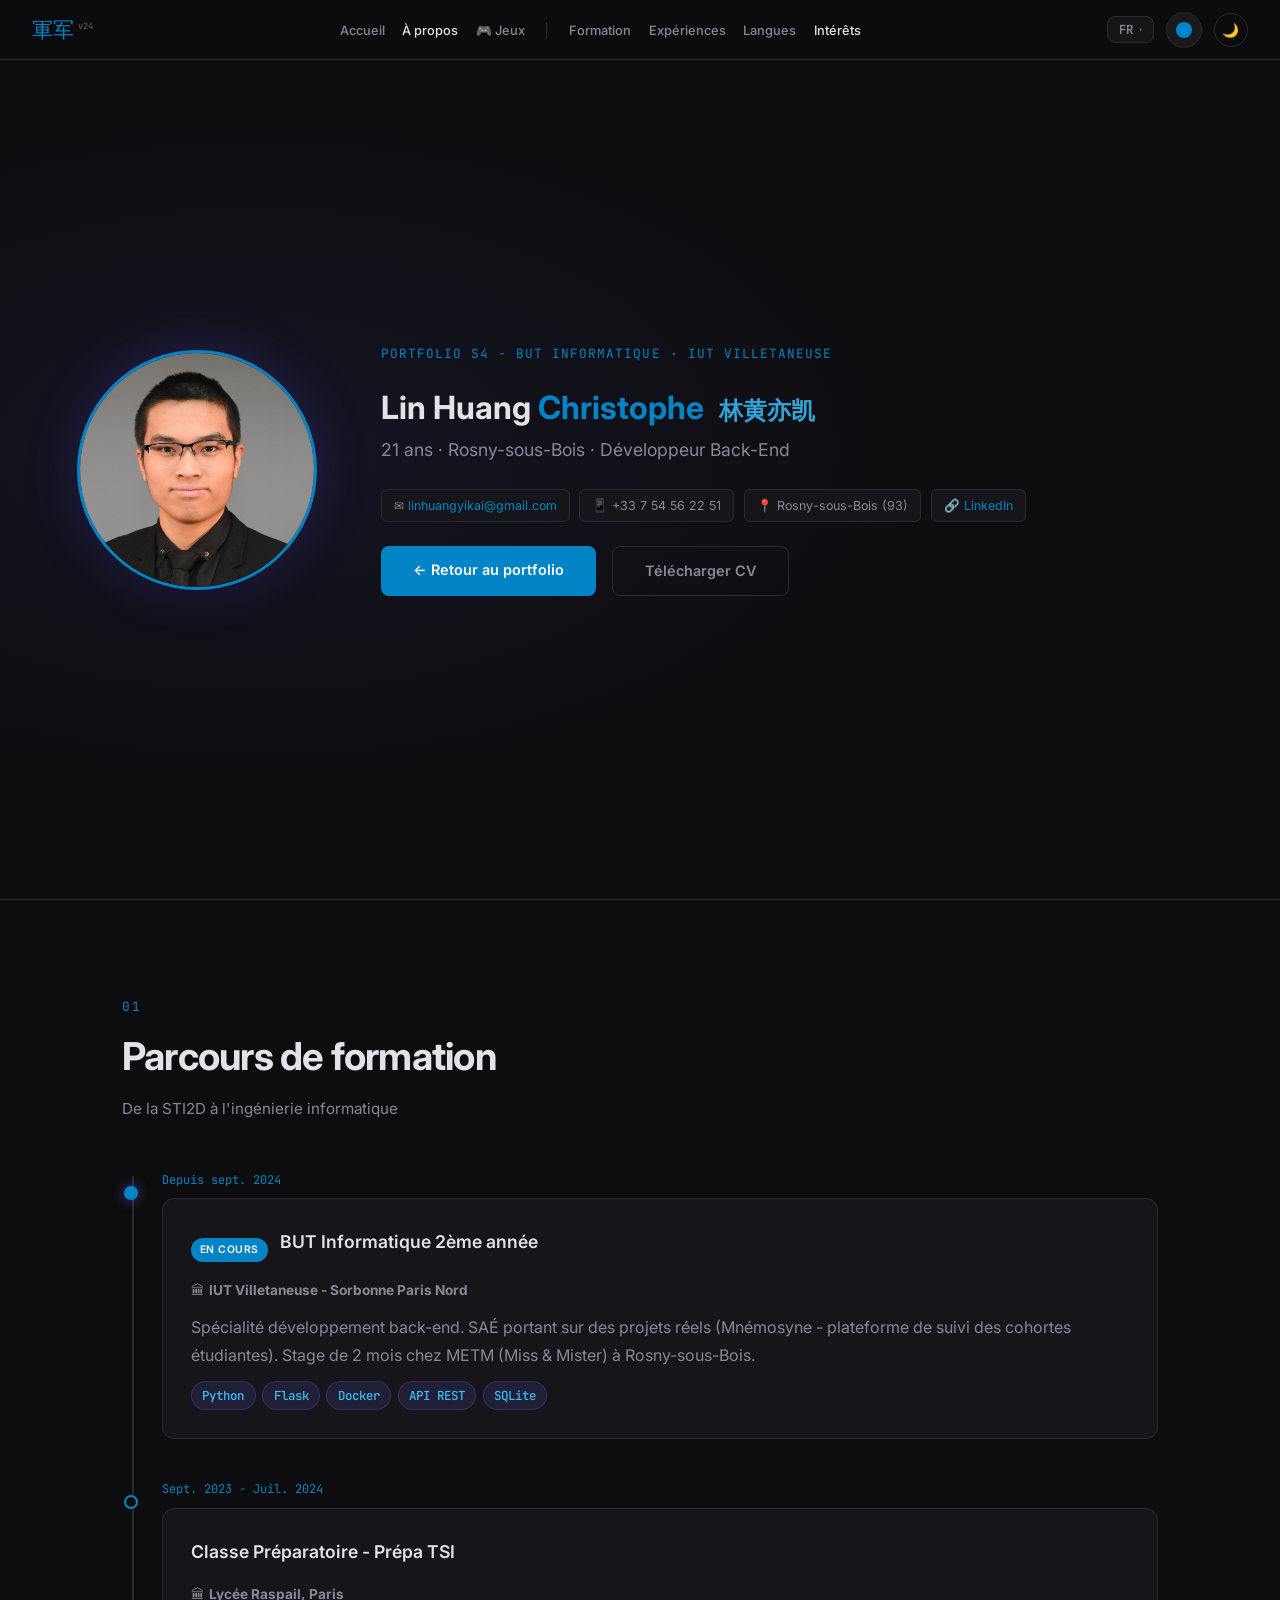
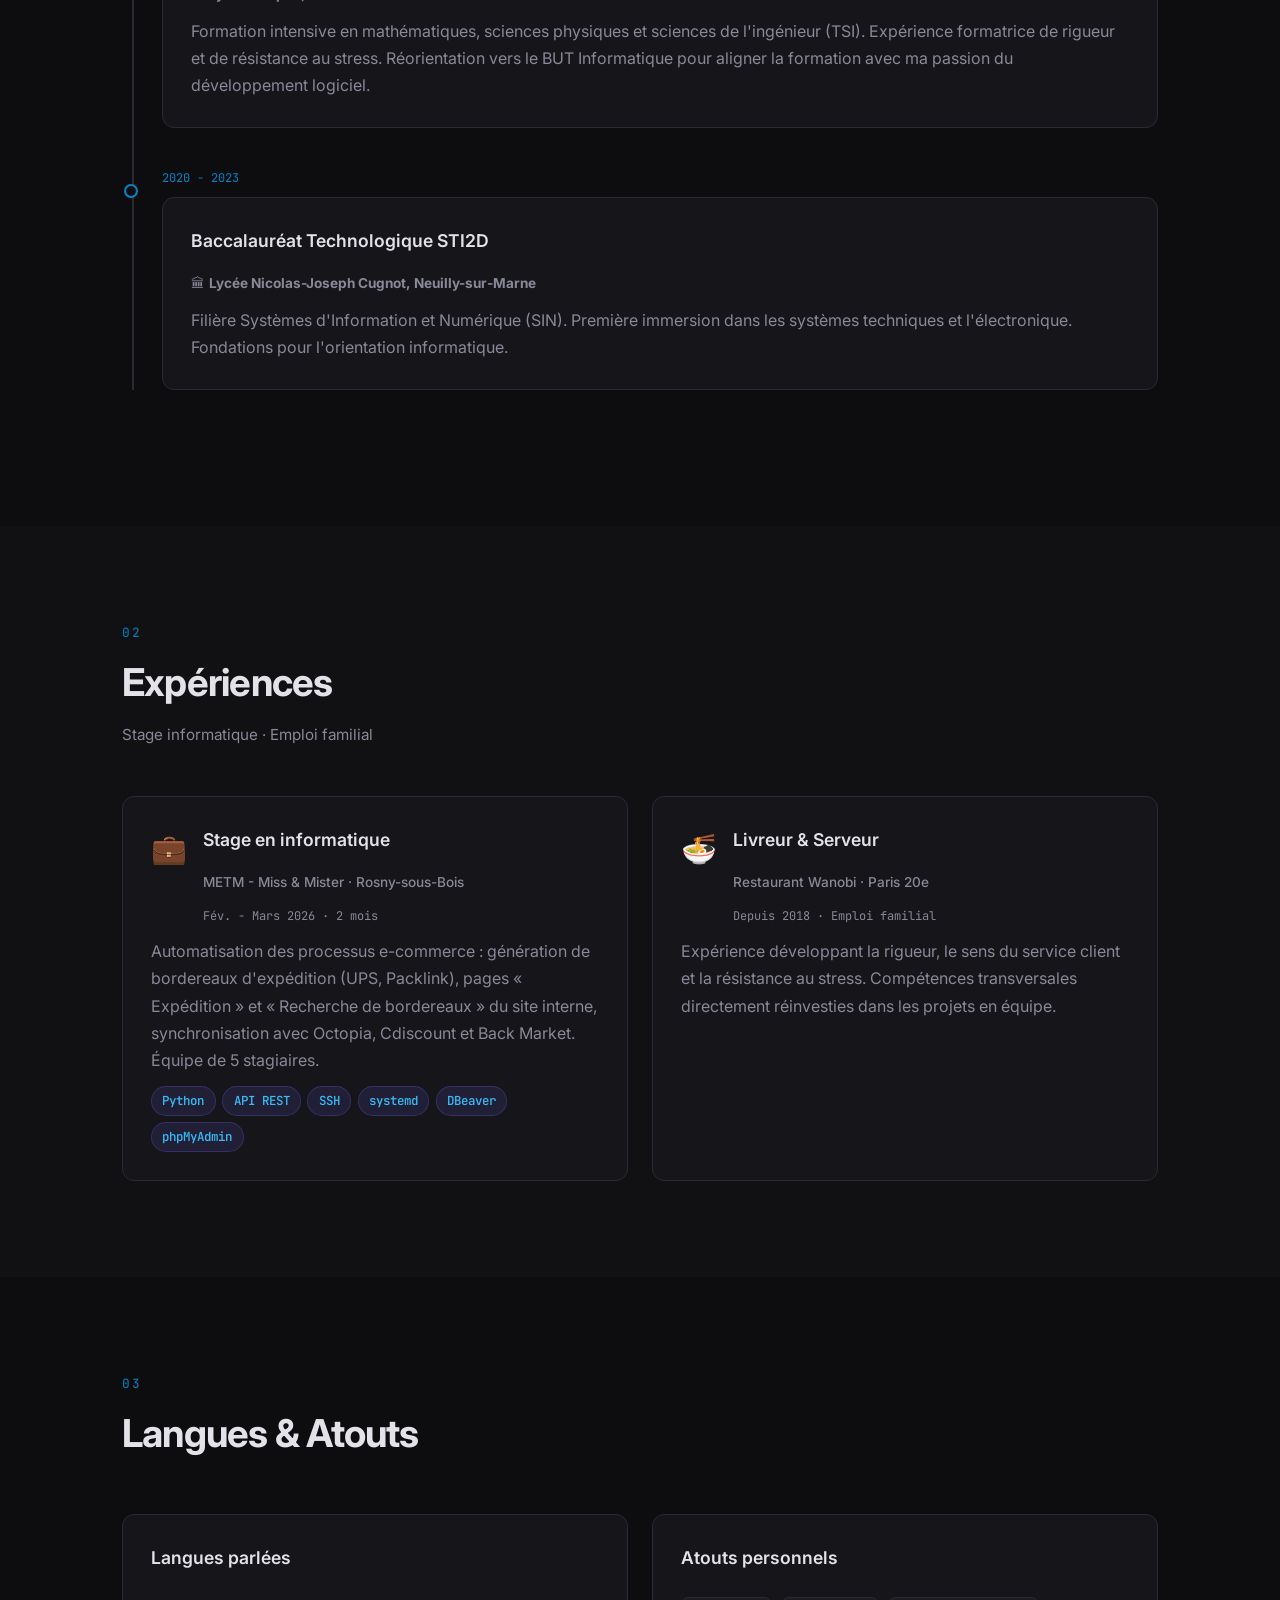
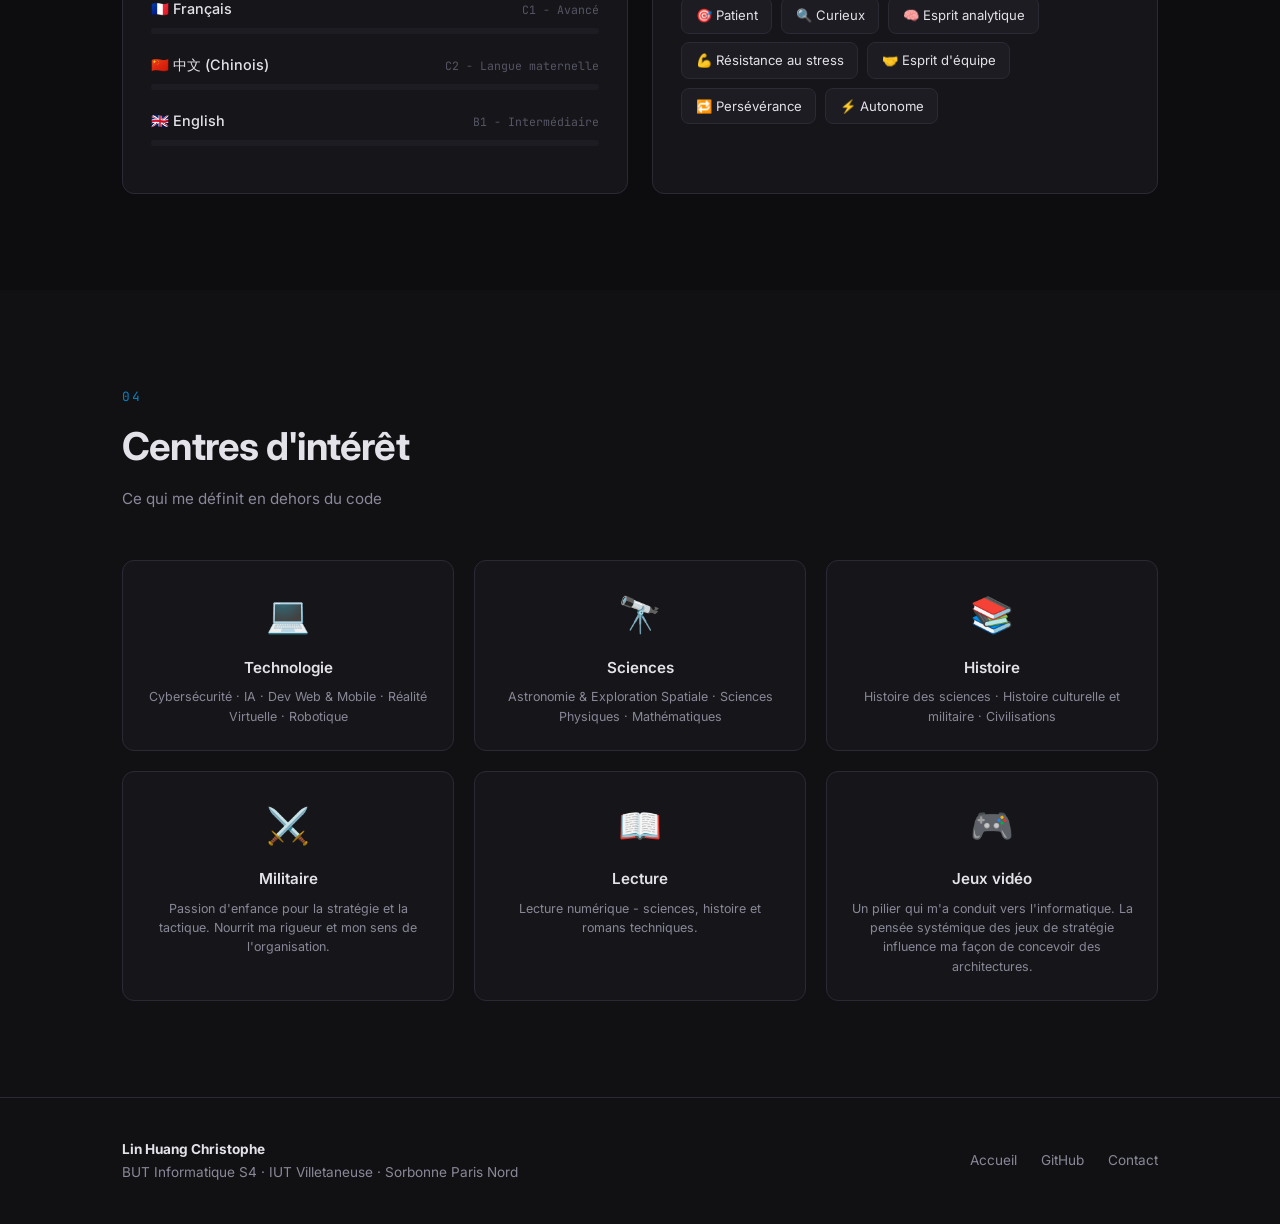
==== commit 573521eb: "Corrections textes multiples (v24) - Supprime les doubles tirets autour de et le rendre plus robuste" ====
--- a/about.html
+++ b/about.html
@@ -12,7 +12,7 @@
 
   <!-- NAV -->
   <nav class="navbar">
-    <a href="index.html" class="nav-logo">軍军<span class="nav-v">v23</span></a>
+    <a href="index.html" class="nav-logo">軍军<span class="nav-v">v24</span></a>
     <button id="leafEgg" aria-hidden="true" tabindex="-1"></button>
     <ul class="nav-links">
       <li><a href="index.html" data-i18n="nav_home">Accueil</a></li>
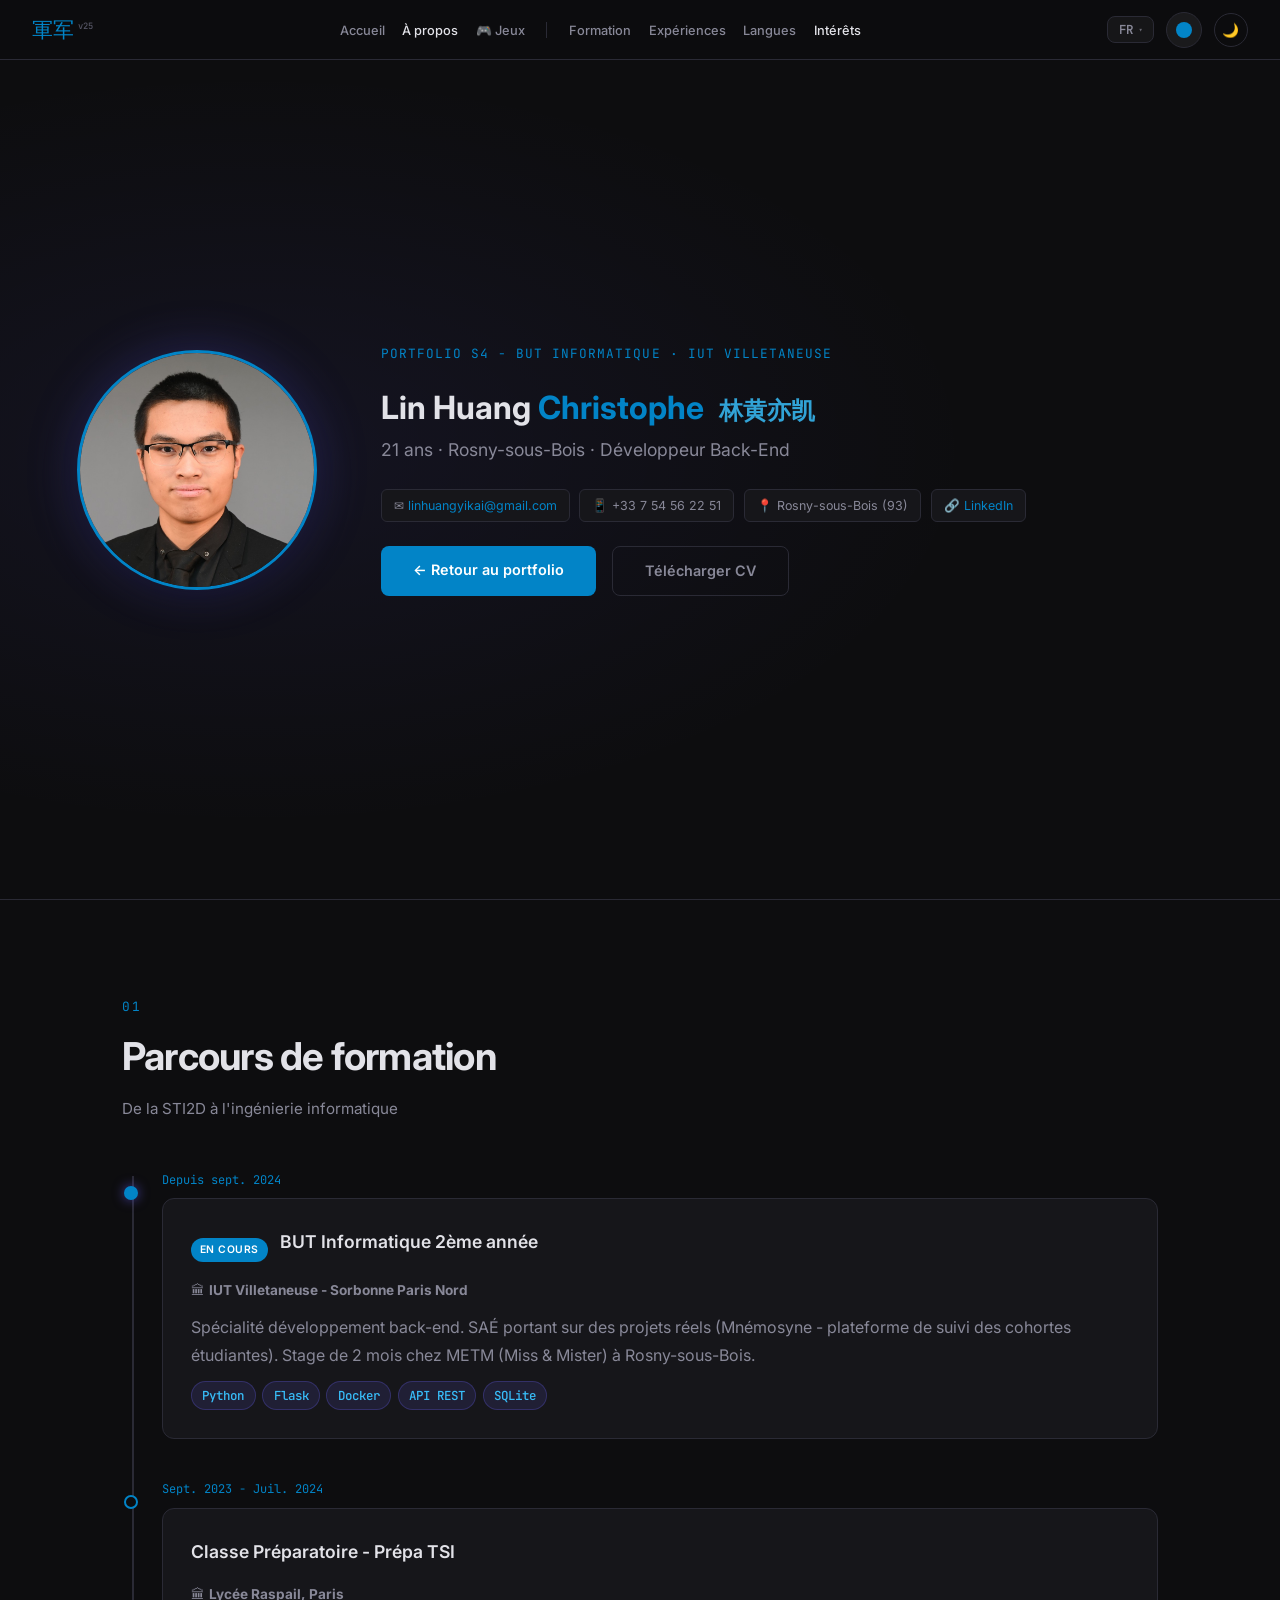
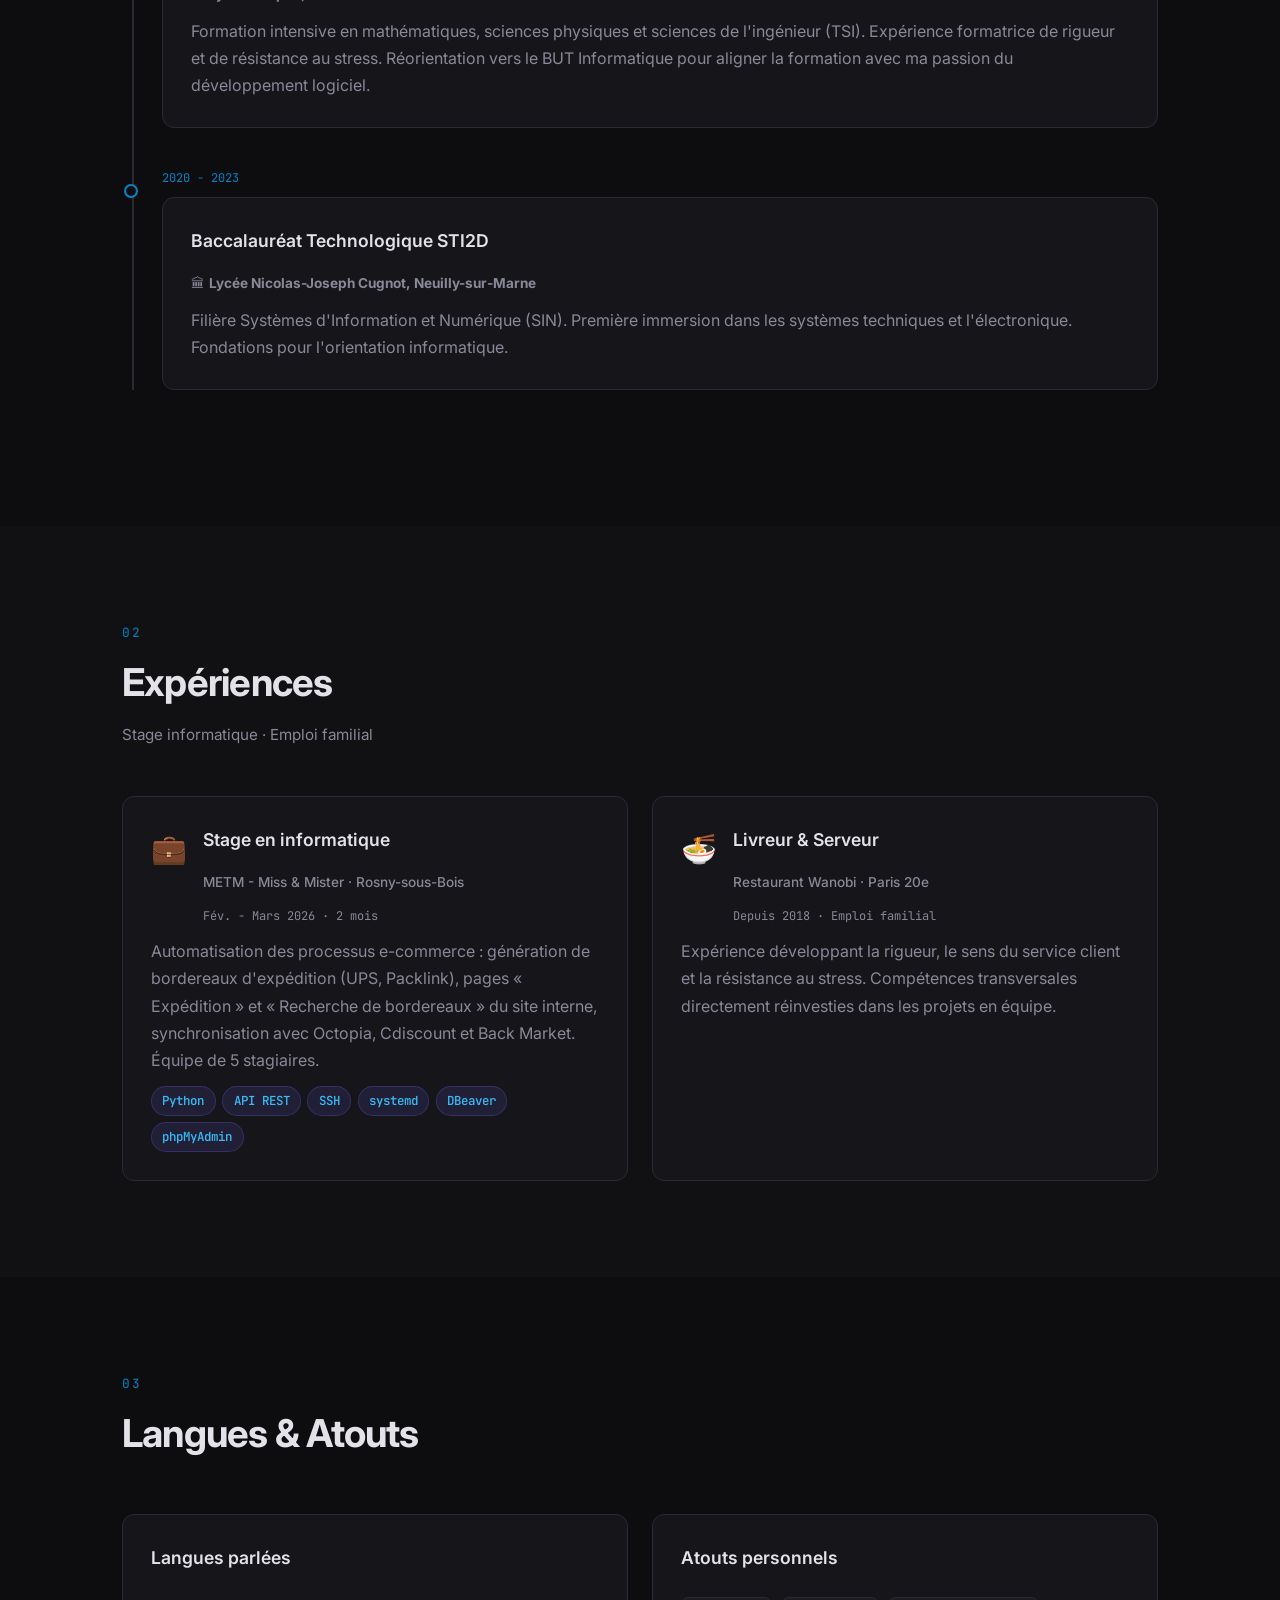
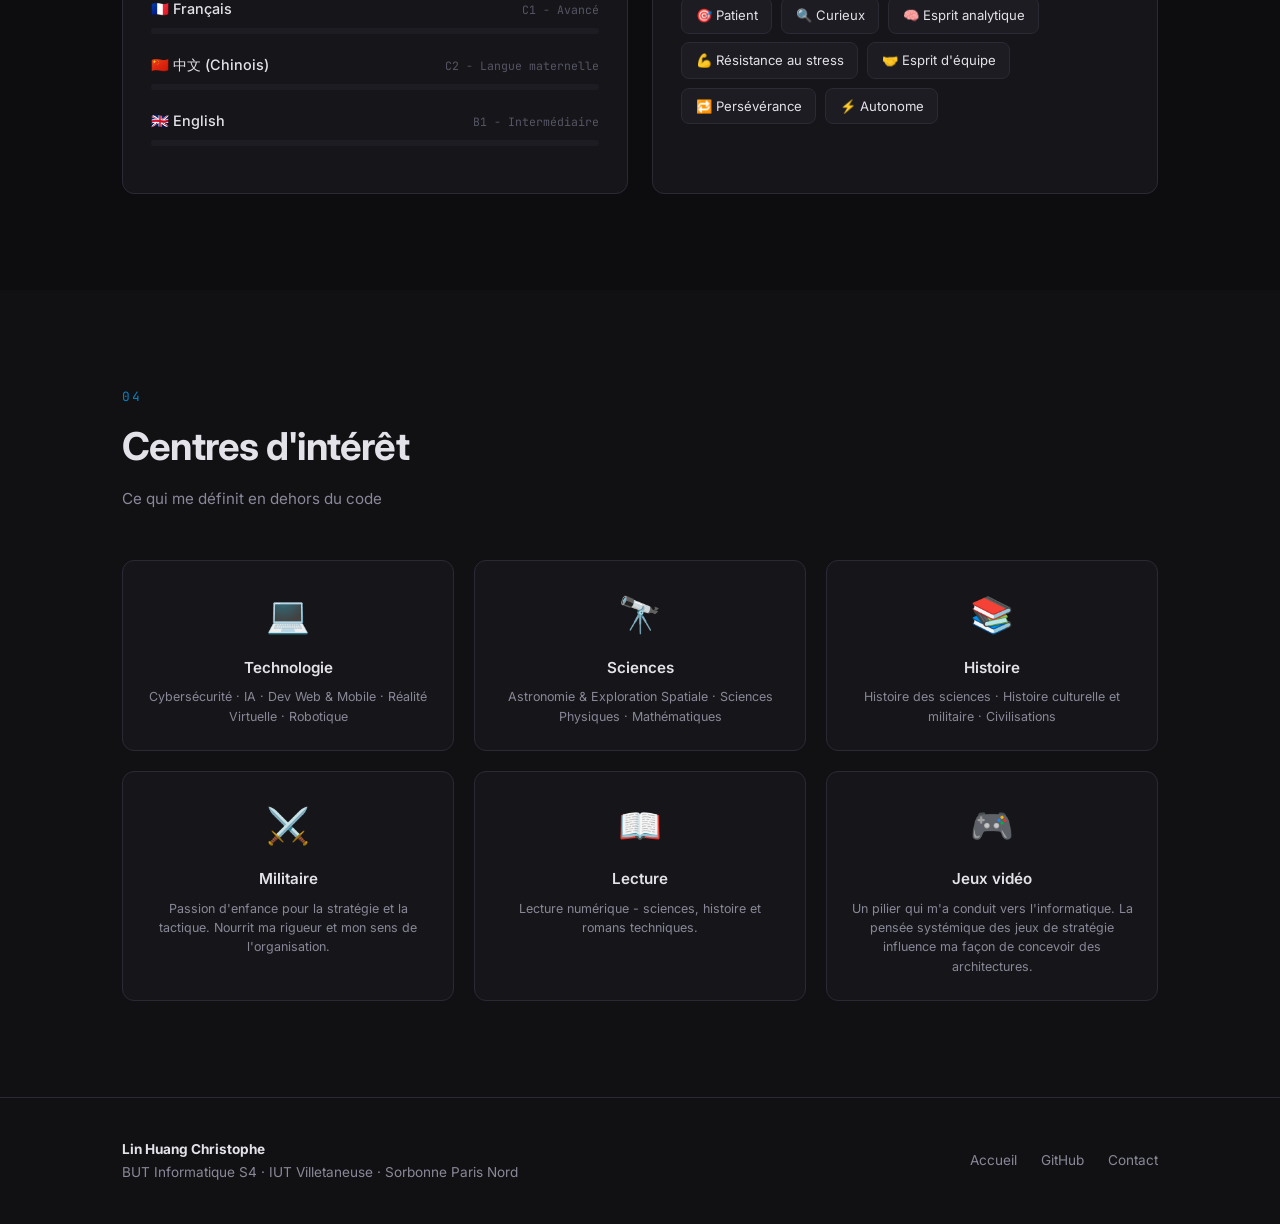
==== commit 4545f743: "Corrections ZH manquantes (v25) - s01_c1_body : supprime double tiret autour de et le rendre plus ro" ====
--- a/about.html
+++ b/about.html
@@ -12,7 +12,7 @@
 
   <!-- NAV -->
   <nav class="navbar">
-    <a href="index.html" class="nav-logo">軍军<span class="nav-v">v24</span></a>
+    <a href="index.html" class="nav-logo">軍军<span class="nav-v">v25</span></a>
     <button id="leafEgg" aria-hidden="true" tabindex="-1"></button>
     <ul class="nav-links">
       <li><a href="index.html" data-i18n="nav_home">Accueil</a></li>
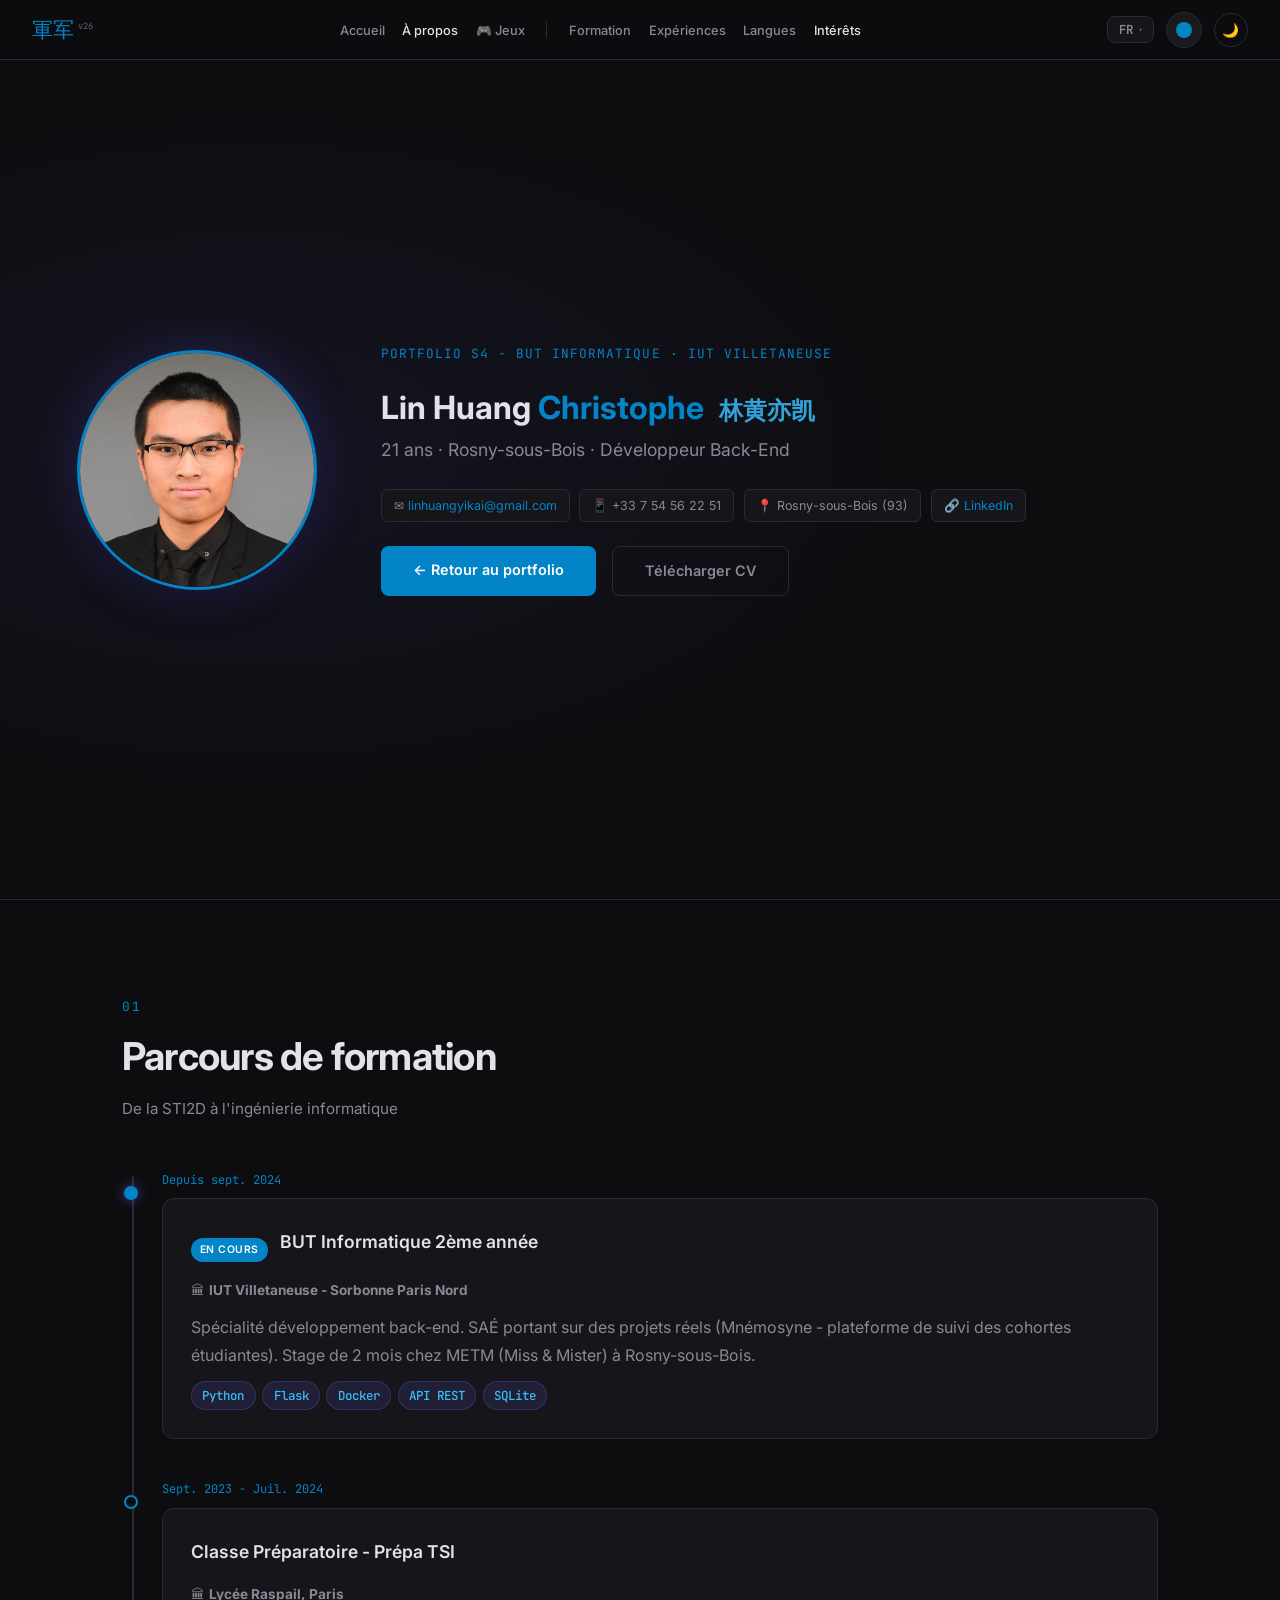
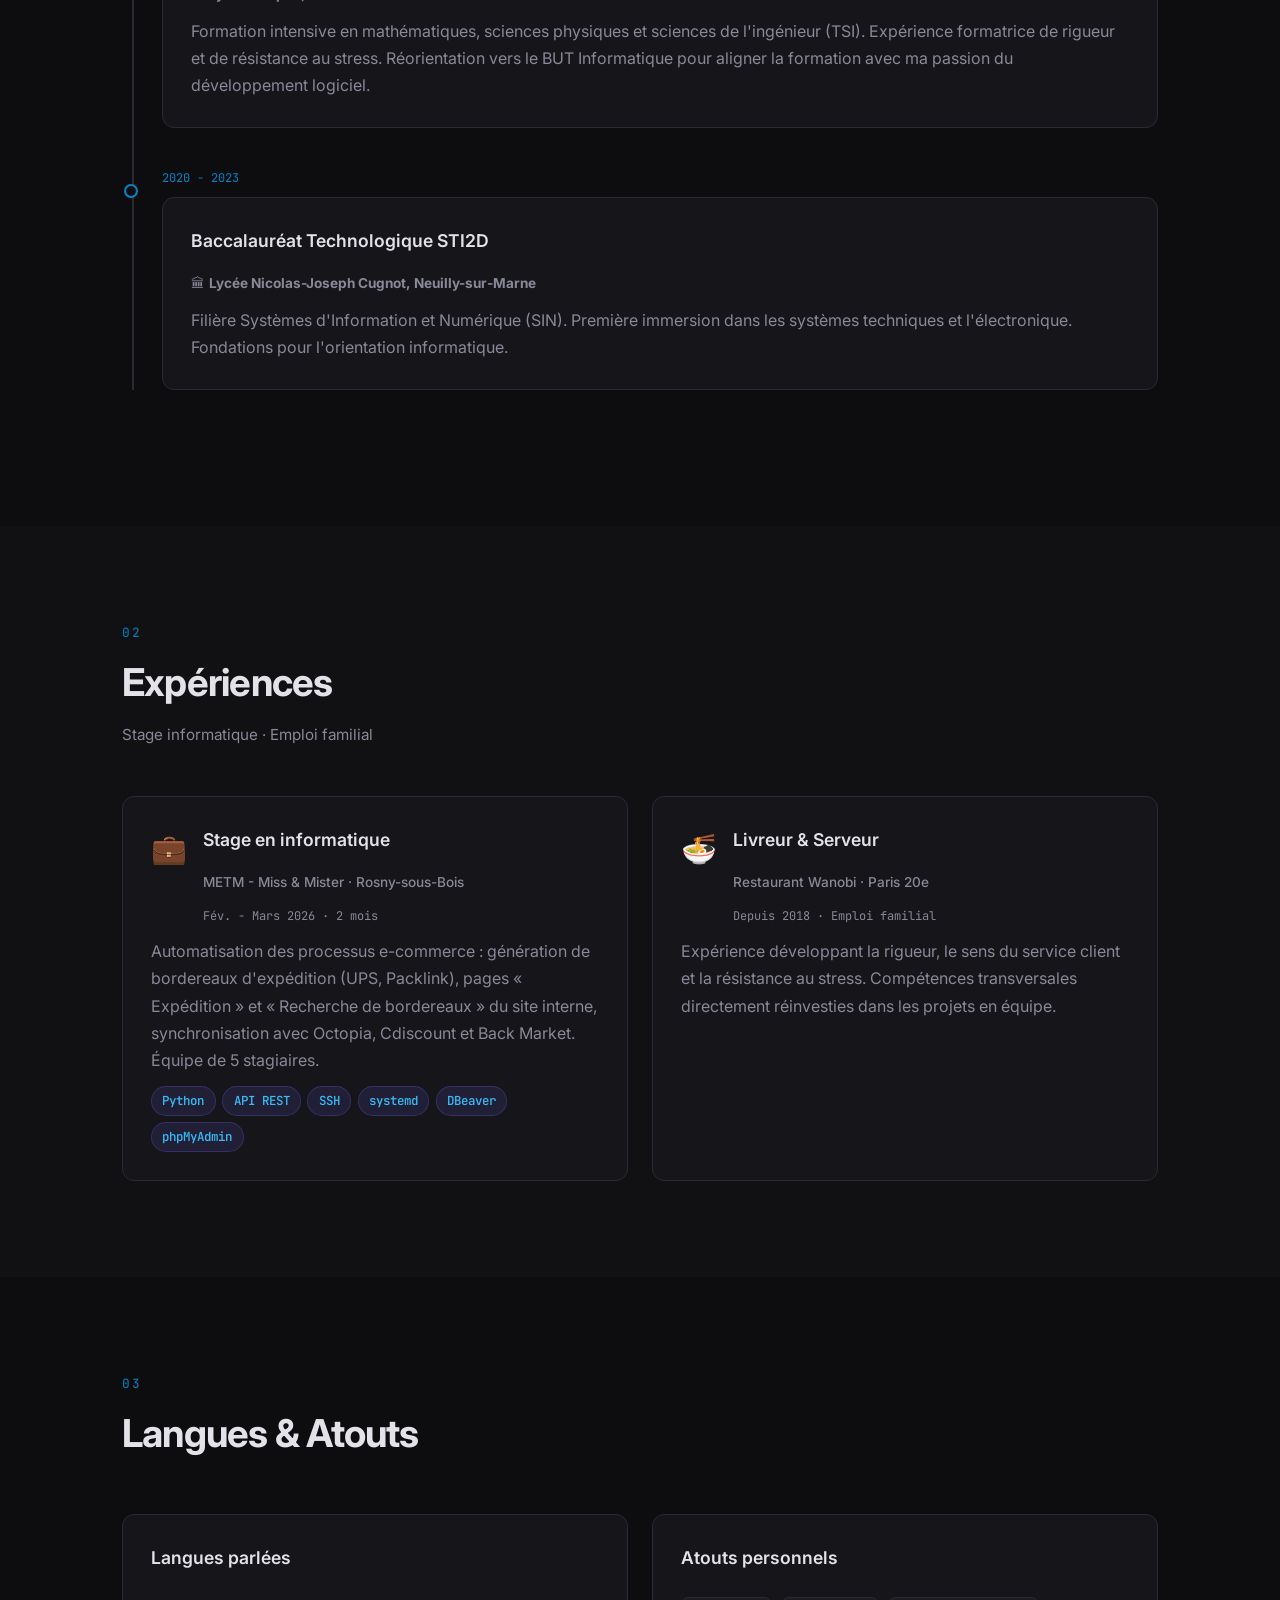
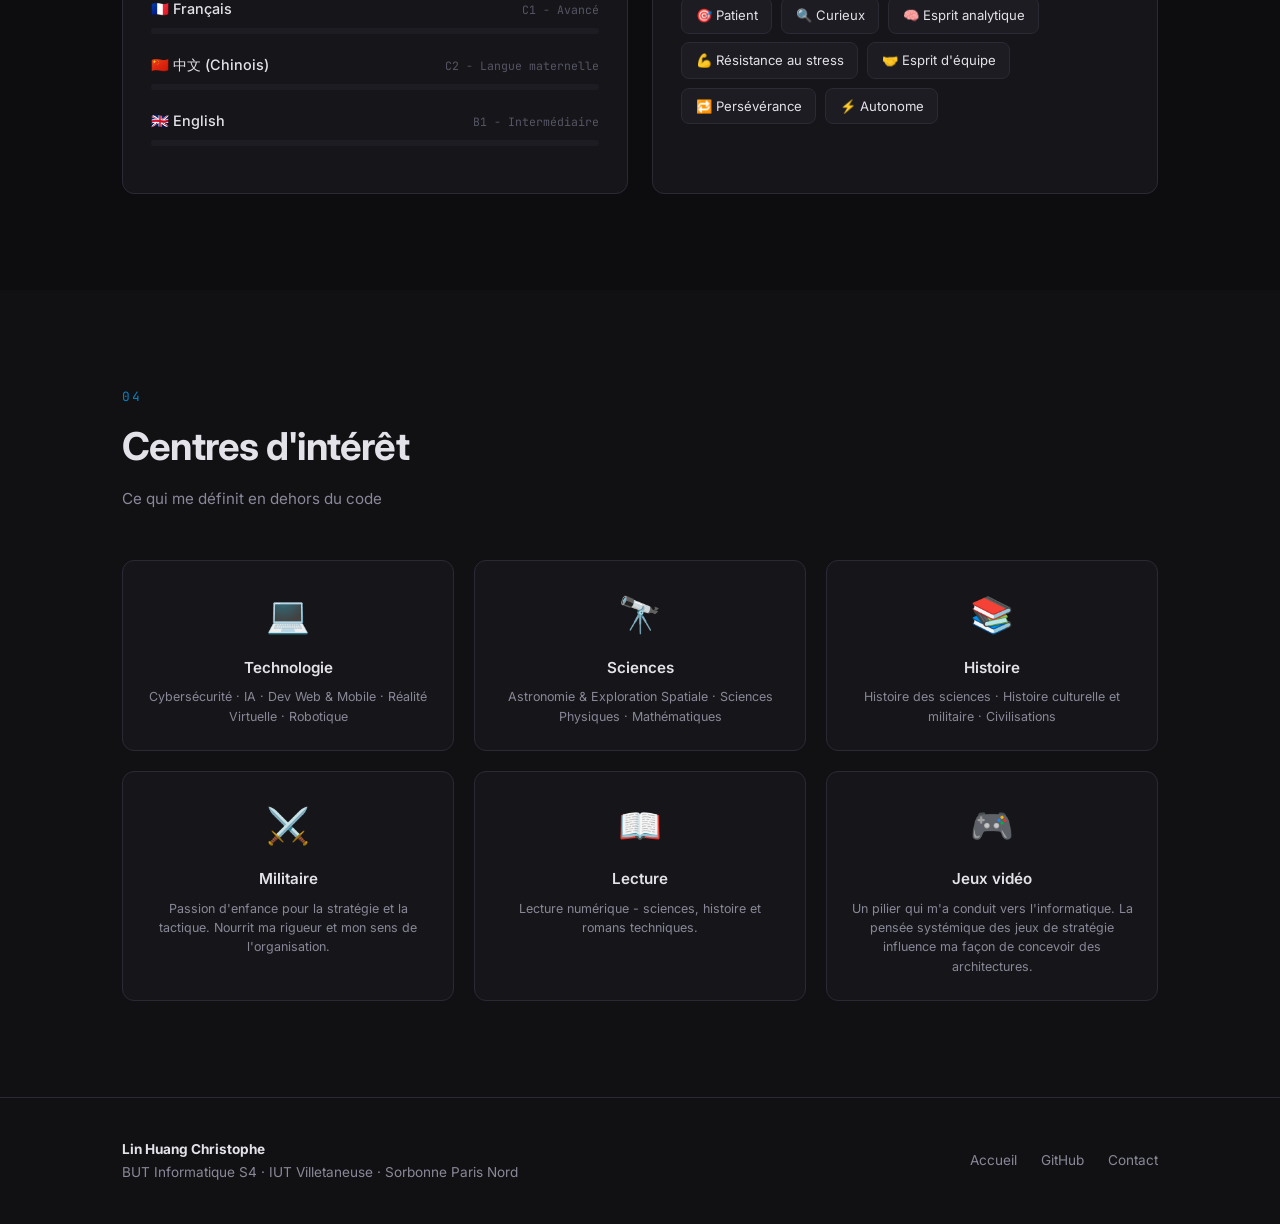
==== commit e9cd5601: "Section 02 refaite : 3 bilans (S3/S4/Stage) + synthese (v26) - Remplace les anciennes cartes SAE par" ====
--- a/about.html
+++ b/about.html
@@ -12,7 +12,7 @@
 
   <!-- NAV -->
   <nav class="navbar">
-    <a href="index.html" class="nav-logo">軍军<span class="nav-v">v25</span></a>
+    <a href="index.html" class="nav-logo">軍军<span class="nav-v">v26</span></a>
     <button id="leafEgg" aria-hidden="true" tabindex="-1"></button>
     <ul class="nav-links">
       <li><a href="index.html" data-i18n="nav_home">Accueil</a></li>
--- a/style.css
+++ b/style.css
@@ -470,6 +470,85 @@
 .bilan-item p { color: var(--text-muted); font-size: 0.9rem; }
 
 /* ============================================
+   BILAN CARDS (section 02 redesign)
+   ============================================ */
+.bilan-card {
+  display: flex;
+  flex-direction: column;
+  gap: 0.75rem;
+}
+
+.bilan-card-tag {
+  font-size: 0.7rem;
+  font-weight: 700;
+  text-transform: uppercase;
+  letter-spacing: 0.1em;
+  color: var(--accent);
+}
+
+.bilan-card-title {
+  font-size: 1.1rem;
+  font-weight: 700;
+  color: var(--text-primary);
+  margin: 0;
+}
+
+.bilan-stack {
+  display: flex;
+  flex-wrap: wrap;
+  gap: 0.35rem;
+}
+
+.bilan-section-label {
+  font-size: 0.75rem;
+  font-weight: 600;
+  text-transform: uppercase;
+  letter-spacing: 0.07em;
+  color: var(--text-muted);
+  margin: 0.25rem 0 0.25rem;
+}
+
+.bilan-card .bullet-list { margin: 0; padding-left: 1.1rem; }
+.bilan-card .bullet-list li { font-size: 0.85rem; color: var(--text-muted); margin-bottom: 0.2rem; }
+
+.bilan-verdict {
+  display: flex;
+  flex-direction: column;
+  gap: 0.6rem;
+  margin-top: auto;
+  padding-top: 0.5rem;
+  border-top: 1px solid var(--border);
+}
+
+.bilan-strong,
+.bilan-improve {
+  display: flex;
+  align-items: flex-start;
+  gap: 0.5rem;
+  font-size: 0.85rem;
+}
+
+.bilan-strong span,
+.bilan-improve span { flex-shrink: 0; }
+
+.bilan-strong strong { color: #4ade80; display: block; font-size: 0.75rem; margin-bottom: 0.1rem; }
+.bilan-improve strong { color: #facc15; display: block; font-size: 0.75rem; margin-bottom: 0.1rem; }
+.bilan-strong p,
+.bilan-improve p { margin: 0; color: var(--text-muted); line-height: 1.4; }
+
+.highlight-card {
+  border: 1px solid var(--accent);
+  box-shadow: 0 0 0 1px transparent, inset 0 0 40px rgba(0,0,0,0.04);
+}
+
+.highlight-card h3 {
+  font-size: 1.1rem;
+  font-weight: 700;
+  color: var(--accent);
+  margin-bottom: 0;
+}
+
+/* ============================================
    STAGE META
    ============================================ */
 .stage-intro { padding: 1.5rem 1.75rem; }
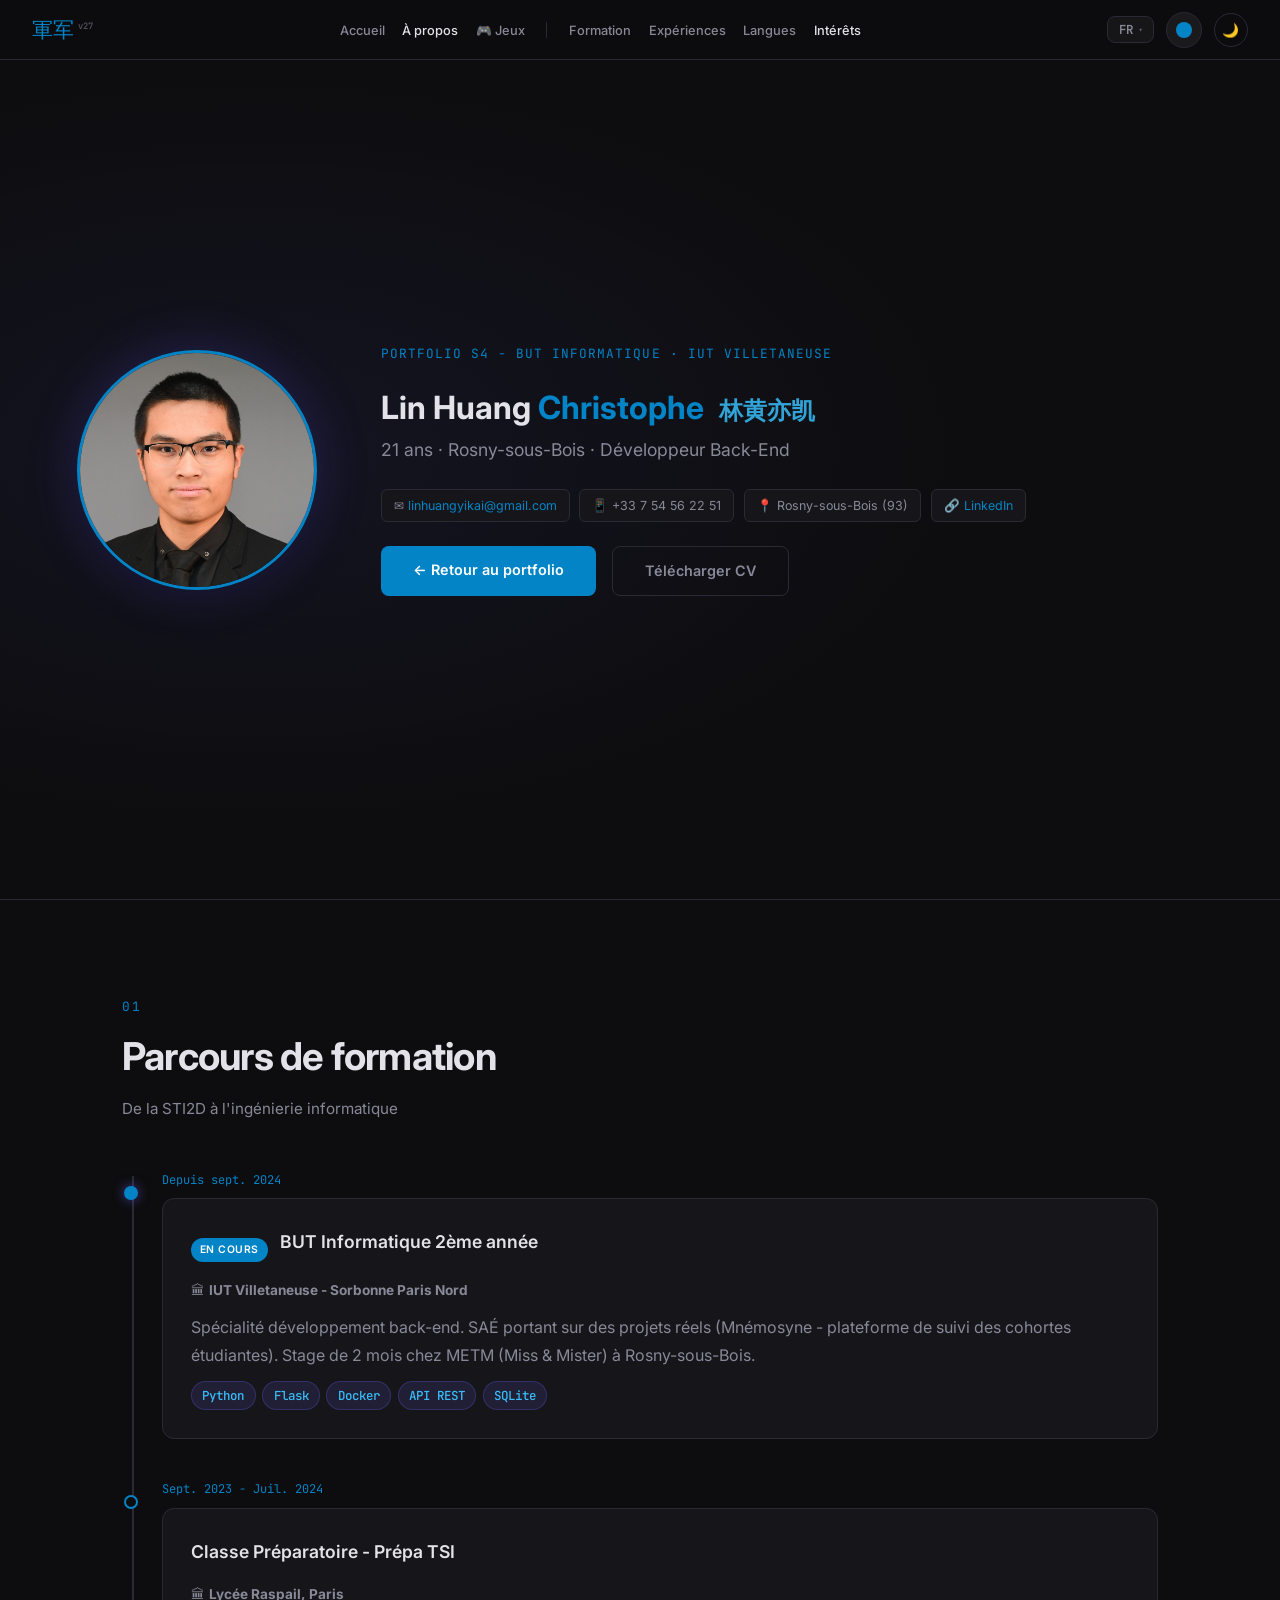
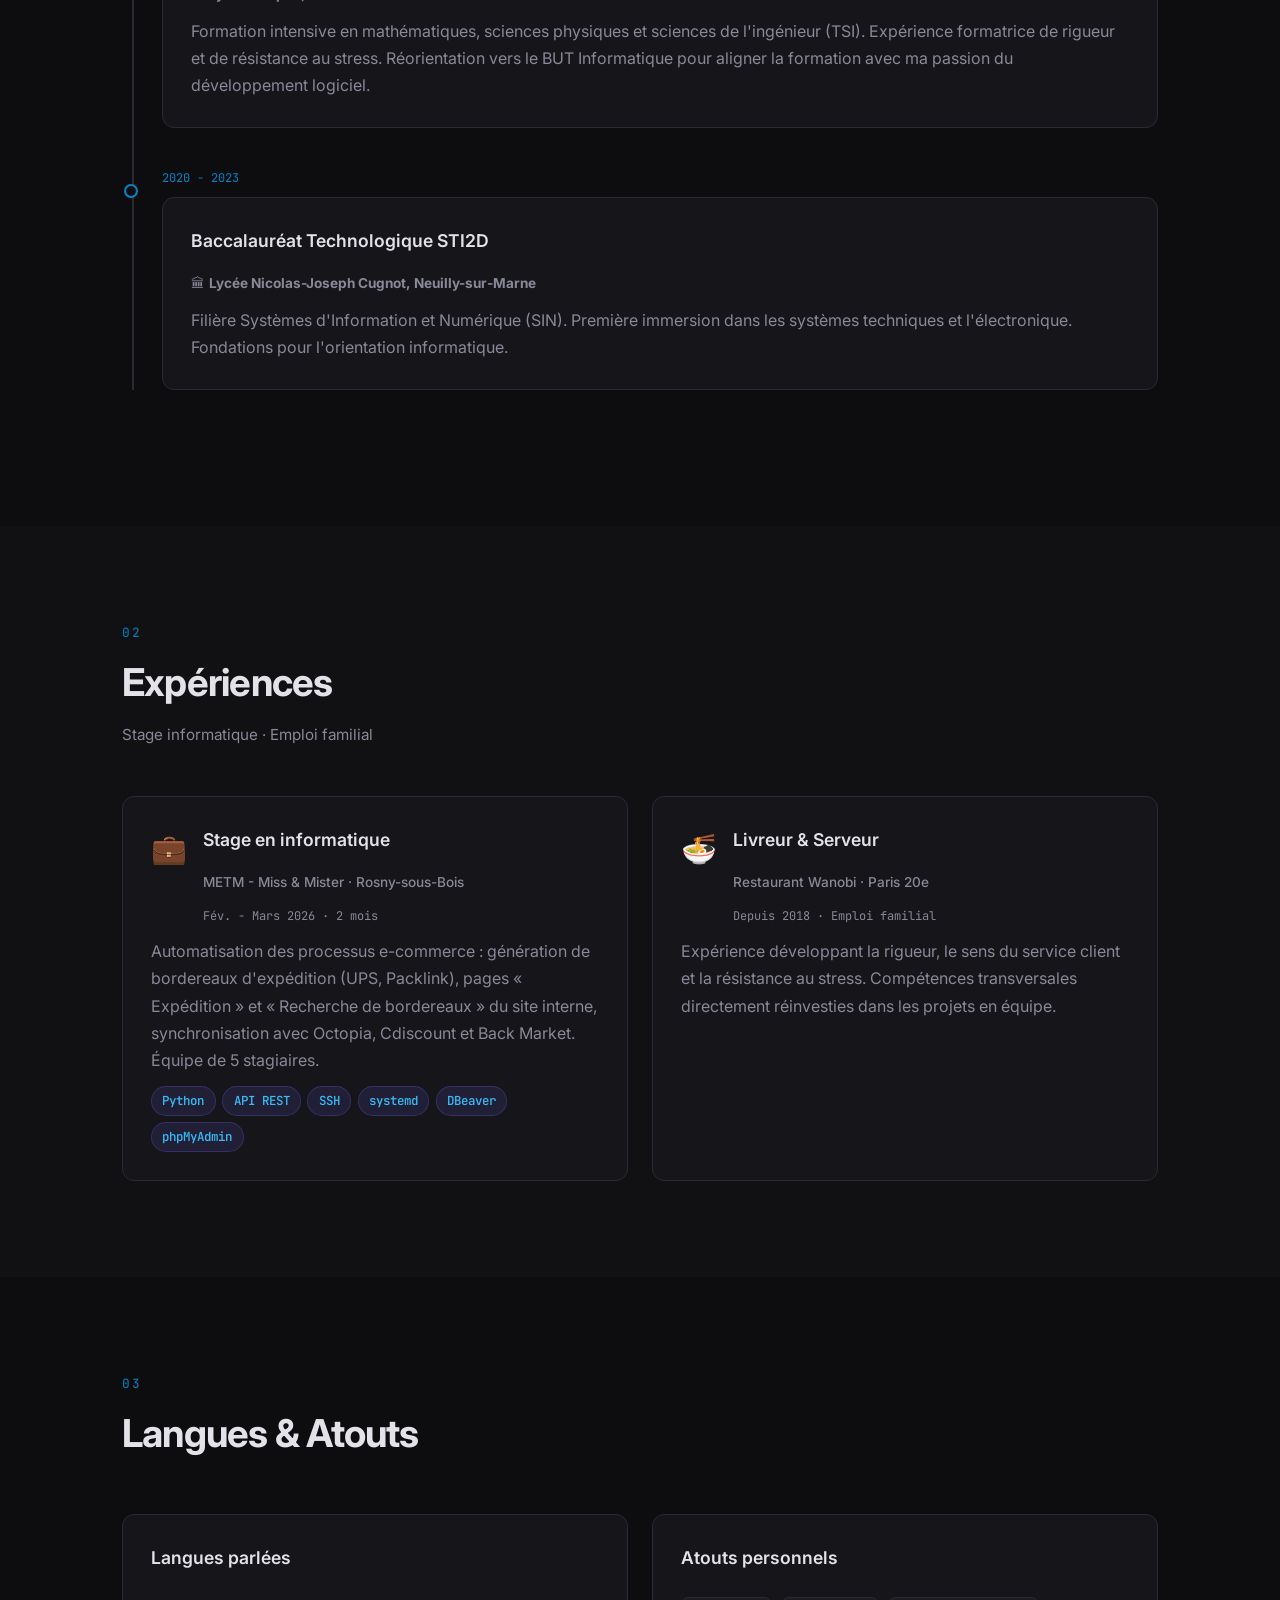
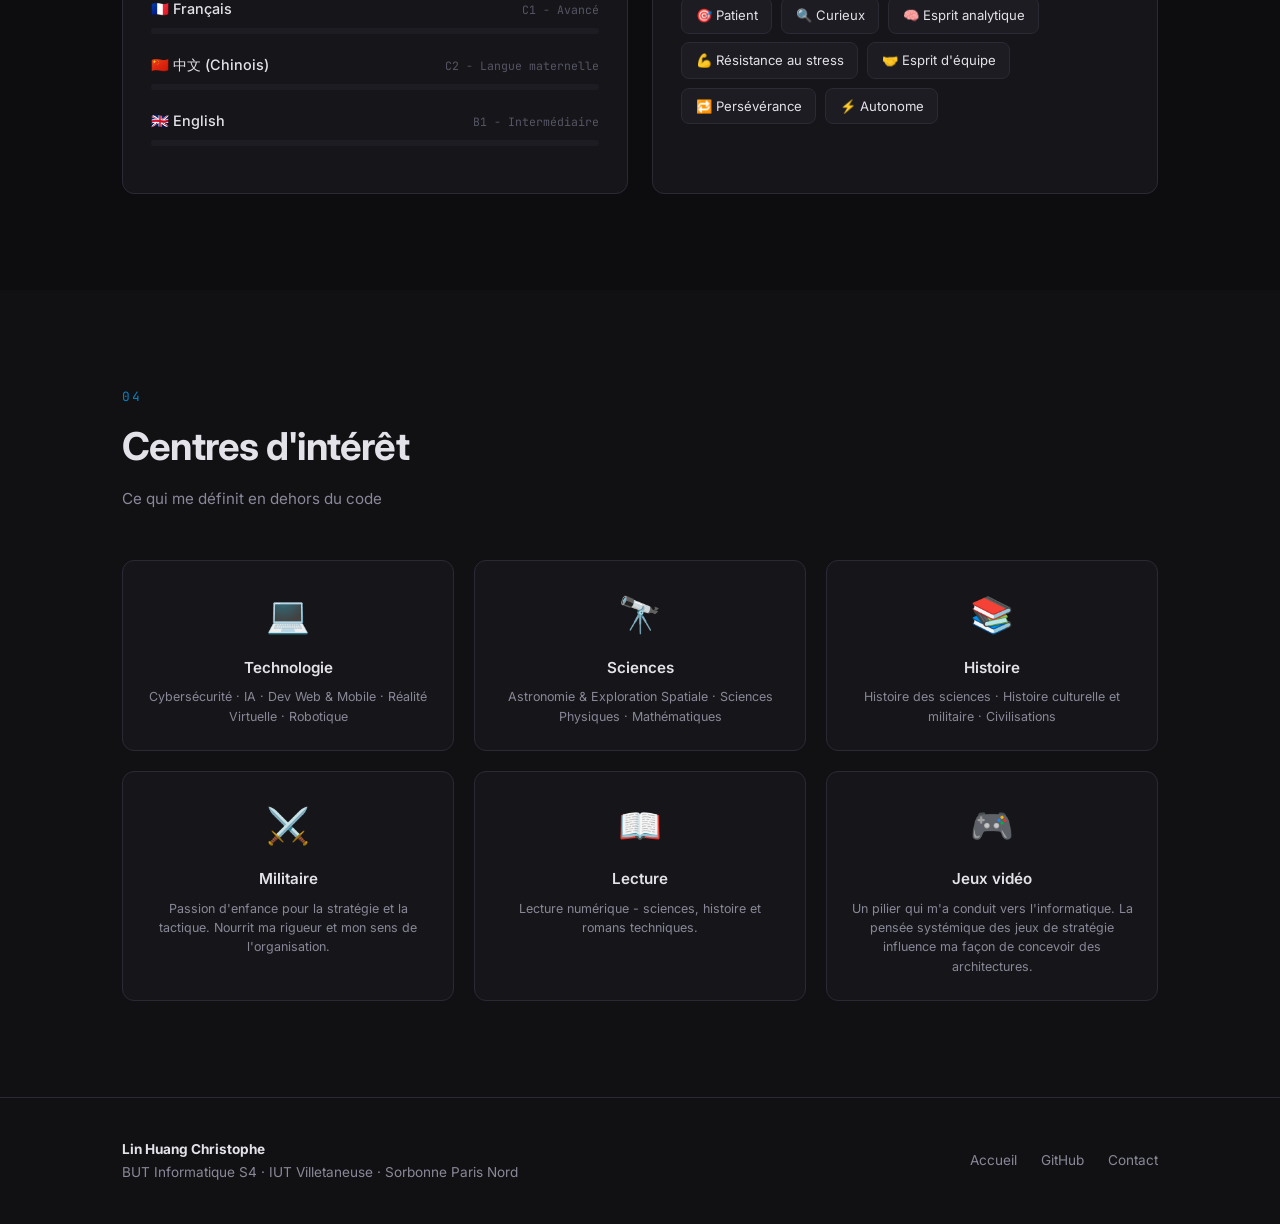
==== commit f9f0dfac: "Section 02 : tableaux bilan S3 et S4 (v27) - Remplace les cartes par deux tableaux 5 colonnes (forma" ====
--- a/about.html
+++ b/about.html
@@ -12,7 +12,7 @@
 
   <!-- NAV -->
   <nav class="navbar">
-    <a href="index.html" class="nav-logo">軍军<span class="nav-v">v26</span></a>
+    <a href="index.html" class="nav-logo">軍军<span class="nav-v">v27</span></a>
     <button id="leafEgg" aria-hidden="true" tabindex="-1"></button>
     <ul class="nav-links">
       <li><a href="index.html" data-i18n="nav_home">Accueil</a></li>
--- a/style.css
+++ b/style.css
@@ -470,71 +470,65 @@
 .bilan-item p { color: var(--text-muted); font-size: 0.9rem; }
 
 /* ============================================
-   BILAN CARDS (section 02 redesign)
-   ============================================ */
-.bilan-card {
-  display: flex;
-  flex-direction: column;
-  gap: 0.75rem;
-}
-
-.bilan-card-tag {
-  font-size: 0.7rem;
+   BILAN TABLES (section 02)
+   ============================================ */
+.bilan-table-wrap {
+  background: var(--bg-card);
+  border: 1px solid var(--border);
+  border-radius: 12px;
+  overflow: hidden;
+}
+
+.bilan-table-title {
+  font-size: 1rem;
+  font-weight: 700;
+  color: var(--accent);
+  padding: 1rem 1.5rem 0.75rem;
+  margin: 0;
+  border-bottom: 1px solid var(--border);
+}
+
+.bilan-table-scroll { overflow-x: auto; }
+
+.bilan-table {
+  width: 100%;
+  border-collapse: collapse;
+  font-size: 0.85rem;
+  min-width: 800px;
+}
+
+.bilan-table thead tr {
+  background: rgba(108,99,255,0.08);
+}
+
+.bilan-table th {
+  padding: 0.75rem 1rem;
+  text-align: left;
+  font-size: 0.75rem;
   font-weight: 700;
   text-transform: uppercase;
-  letter-spacing: 0.1em;
+  letter-spacing: 0.06em;
   color: var(--accent);
-}
-
-.bilan-card-title {
-  font-size: 1.1rem;
-  font-weight: 700;
-  color: var(--text-primary);
-  margin: 0;
-}
-
-.bilan-stack {
-  display: flex;
-  flex-wrap: wrap;
-  gap: 0.35rem;
-}
-
-.bilan-section-label {
-  font-size: 0.75rem;
-  font-weight: 600;
-  text-transform: uppercase;
-  letter-spacing: 0.07em;
-  color: var(--text-muted);
-  margin: 0.25rem 0 0.25rem;
-}
-
-.bilan-card .bullet-list { margin: 0; padding-left: 1.1rem; }
-.bilan-card .bullet-list li { font-size: 0.85rem; color: var(--text-muted); margin-bottom: 0.2rem; }
-
-.bilan-verdict {
-  display: flex;
-  flex-direction: column;
-  gap: 0.6rem;
-  margin-top: auto;
-  padding-top: 0.5rem;
-  border-top: 1px solid var(--border);
-}
-
-.bilan-strong,
-.bilan-improve {
-  display: flex;
-  align-items: flex-start;
-  gap: 0.5rem;
-  font-size: 0.85rem;
-}
-
-.bilan-strong span,
-.bilan-improve span { flex-shrink: 0; }
-
-.bilan-strong strong { color: #4ade80; display: block; font-size: 0.75rem; margin-bottom: 0.1rem; }
-.bilan-improve strong { color: #facc15; display: block; font-size: 0.75rem; margin-bottom: 0.1rem; }
-.bilan-strong p,
-.bilan-improve p { margin: 0; color: var(--text-muted); line-height: 1.4; }
+  border-bottom: 1px solid var(--border);
+  white-space: nowrap;
+}
+
+.bilan-table td {
+  padding: 1rem;
+  vertical-align: top;
+  border-right: 1px solid var(--border);
+  color: var(--text-muted);
+  line-height: 1.55;
+}
+
+.bilan-table td:last-child { border-right: none; }
+
+.bilan-table td p { margin: 0 0 0.5rem; }
+.bilan-table td p:last-child { margin-bottom: 0; }
+.bilan-table td ul { margin: 0.25rem 0 0.5rem; padding-left: 1.1rem; }
+.bilan-table td ul:last-child { margin-bottom: 0; }
+.bilan-table td li { margin-bottom: 0.2rem; }
+.bilan-table td strong { color: var(--text-primary); }
 
 .highlight-card {
   border: 1px solid var(--accent);
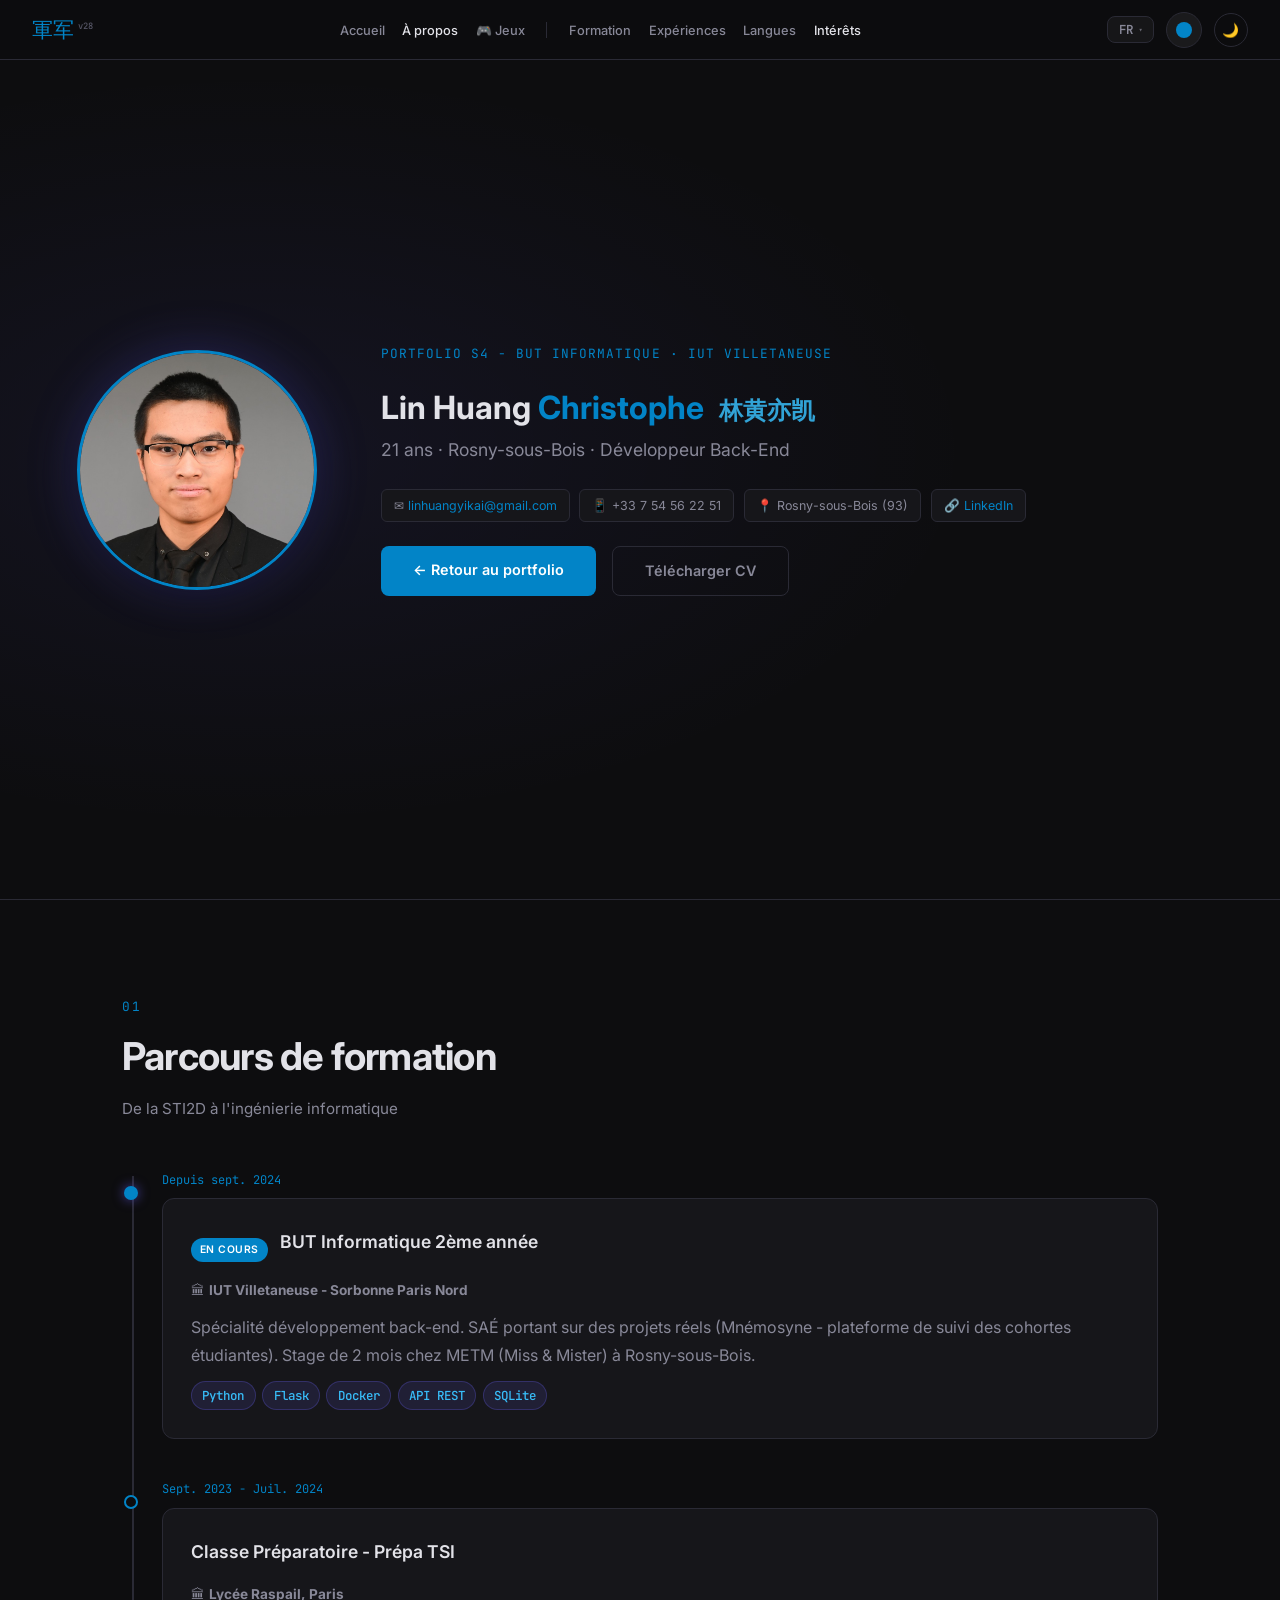
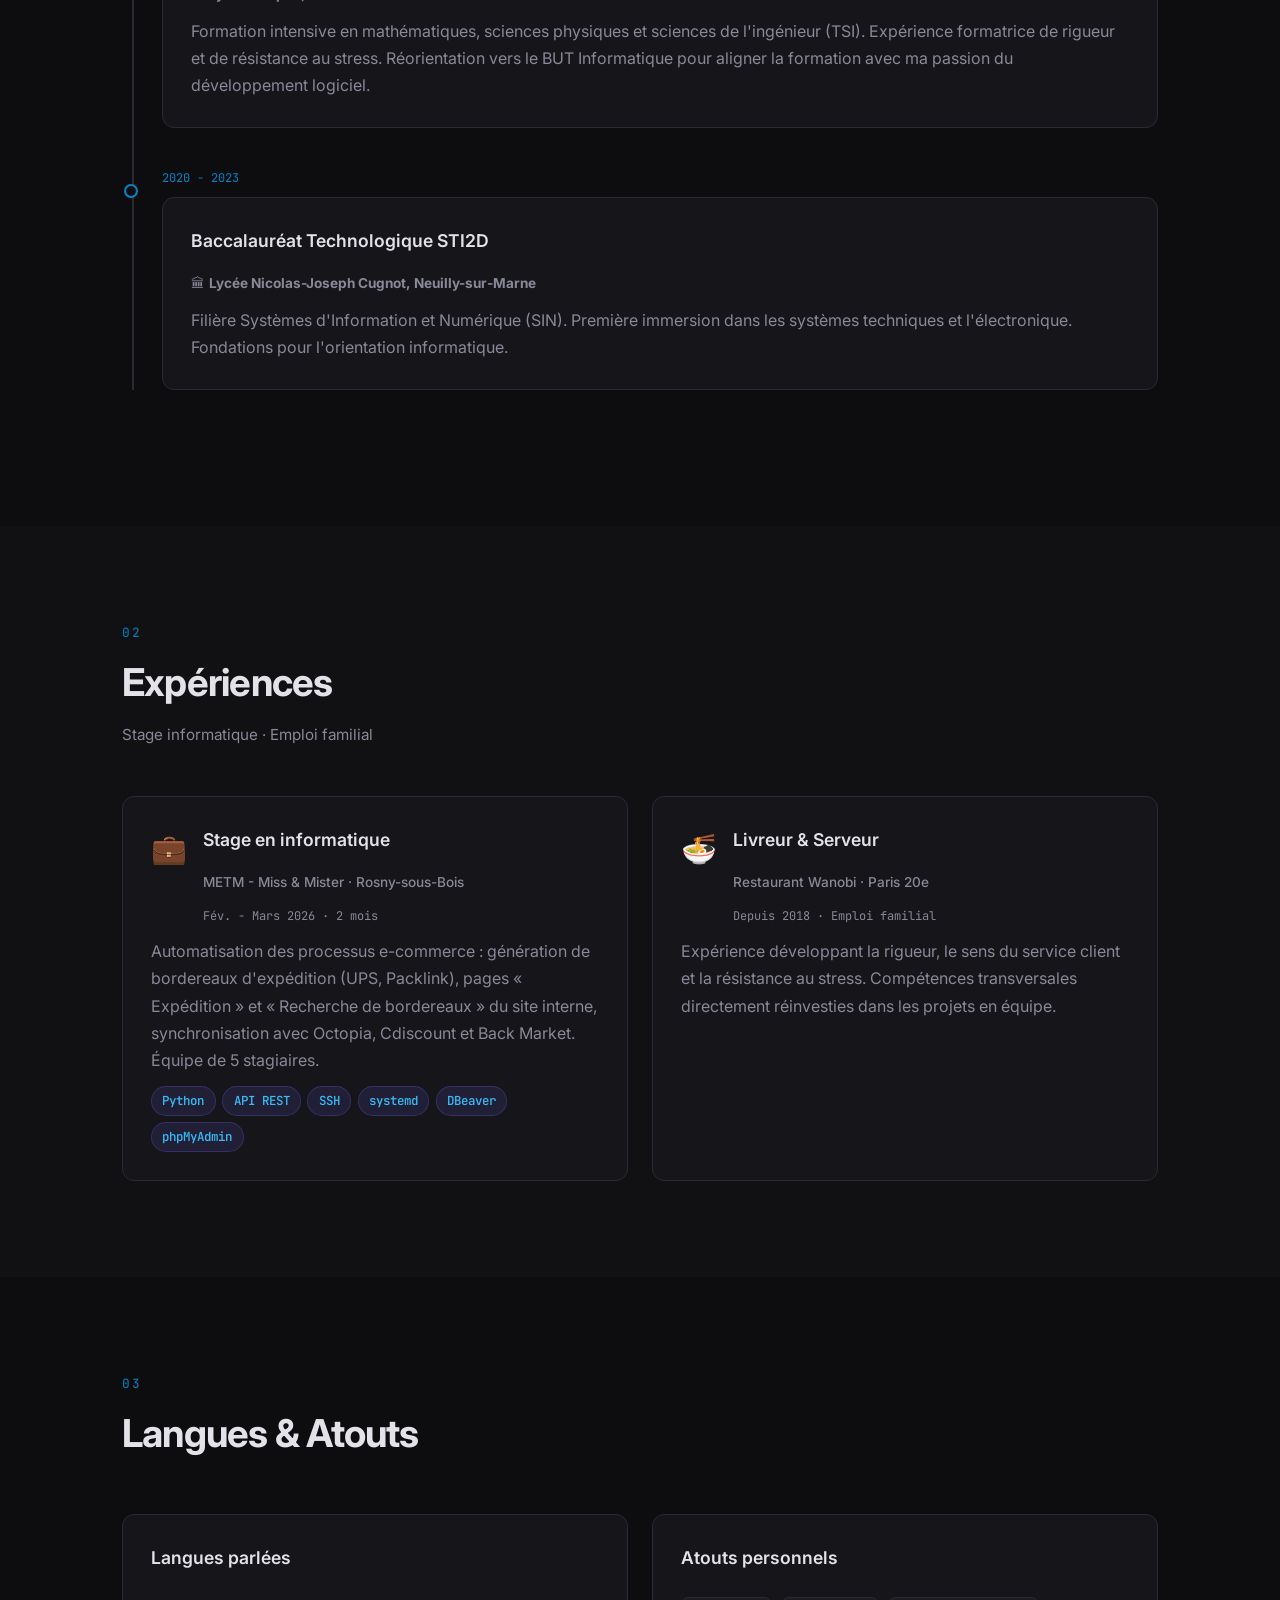
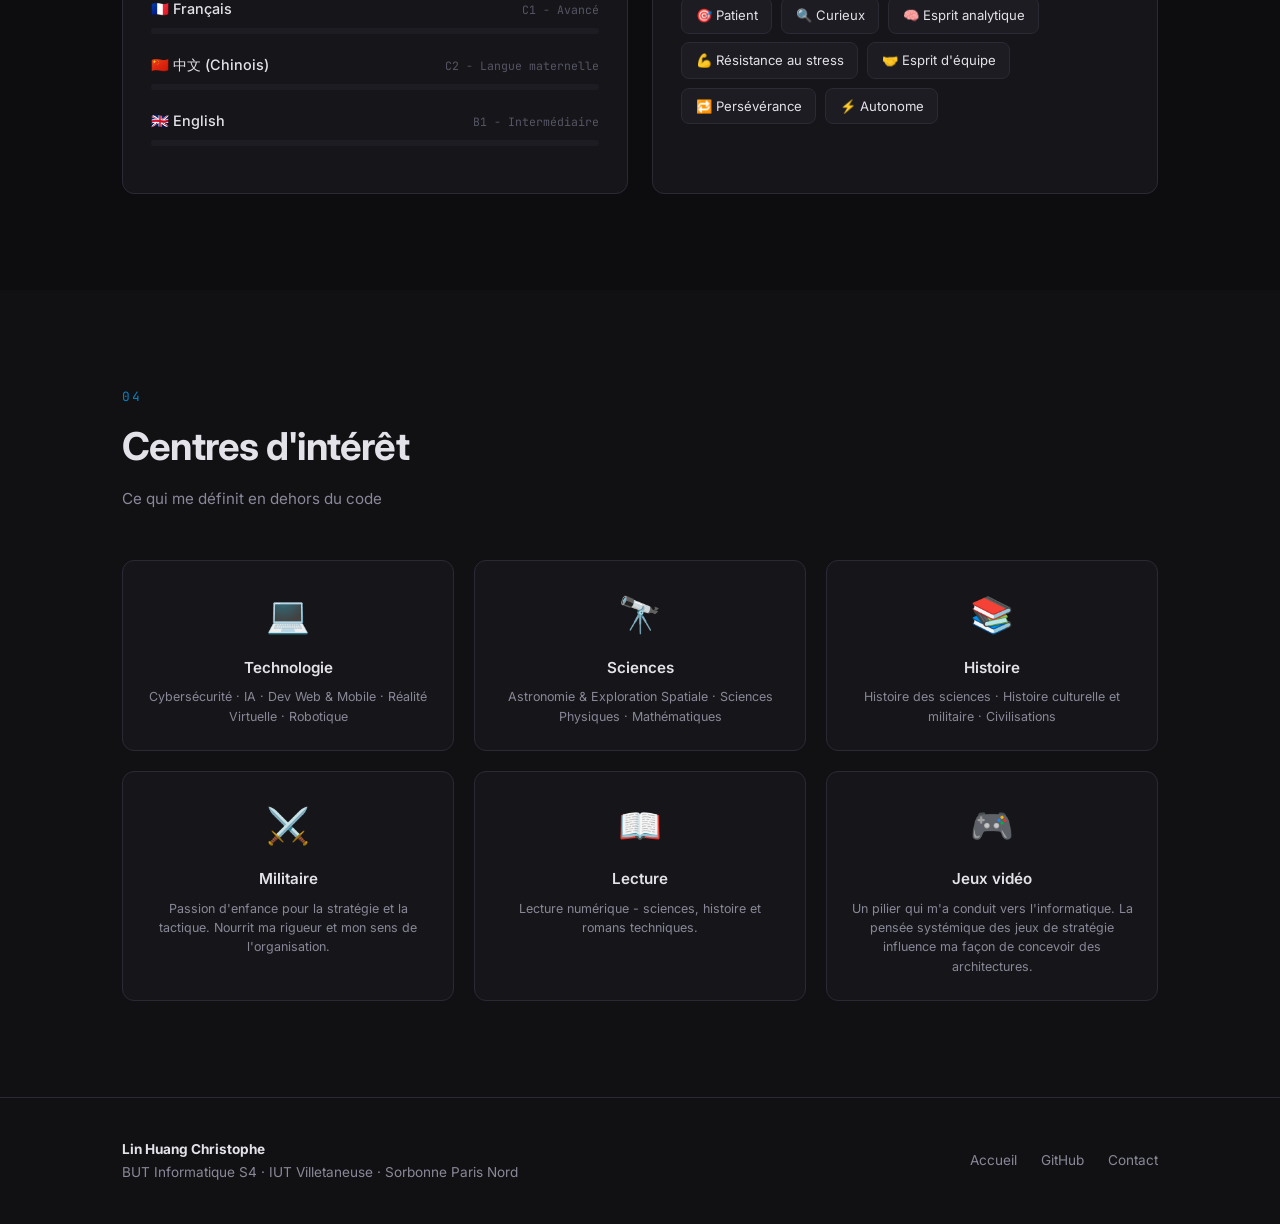
==== commit 395b8584: "v28 : bilan du stage BUT 2 (C1 Realiser + C6 Collaborer) en section 05" ====
--- a/about.html
+++ b/about.html
@@ -12,7 +12,7 @@
 
   <!-- NAV -->
   <nav class="navbar">
-    <a href="index.html" class="nav-logo">軍军<span class="nav-v">v27</span></a>
+    <a href="index.html" class="nav-logo">軍军<span class="nav-v">v28</span></a>
     <button id="leafEgg" aria-hidden="true" tabindex="-1"></button>
     <ul class="nav-links">
       <li><a href="index.html" data-i18n="nav_home">Accueil</a></li>
--- a/style.css
+++ b/style.css
@@ -530,6 +530,75 @@
 .bilan-table td li { margin-bottom: 0.2rem; }
 .bilan-table td strong { color: var(--text-primary); }
 
+/* ============================================
+   BILAN DU STAGE (section 05)
+   ============================================ */
+.stage-bilan-wrap {
+  background: var(--bg-card);
+  border: 1px solid var(--border);
+  border-radius: 12px;
+  padding: 1.5rem;
+  border-left: 3px solid var(--accent);
+}
+.stage-bilan-title {
+  font-size: 1rem;
+  font-weight: 700;
+  color: var(--accent);
+  margin: 0 0 0.75rem;
+}
+.stage-bilan-intro {
+  color: var(--text-muted);
+  line-height: 1.6;
+  margin: 0;
+}
+
+.bilan-comp-card { display: flex; flex-direction: column; gap: 0; }
+.comp-card-header {
+  display: flex;
+  align-items: center;
+  gap: 0.75rem;
+  margin-bottom: 1rem;
+  padding-bottom: 0.75rem;
+  border-bottom: 1px solid var(--border);
+}
+.comp-badge {
+  flex-shrink: 0;
+  width: 2rem;
+  height: 2rem;
+  background: var(--accent);
+  color: #fff;
+  border-radius: 6px;
+  font-size: 0.75rem;
+  font-weight: 800;
+  display: flex;
+  align-items: center;
+  justify-content: center;
+}
+.comp-card-header h4 {
+  margin: 0;
+  font-size: 0.9rem;
+  font-weight: 700;
+  color: var(--text-primary);
+  line-height: 1.3;
+}
+.comp-section {
+  padding: 0.75rem 0;
+  border-bottom: 1px solid var(--border);
+}
+.comp-section:last-child { border-bottom: none; padding-bottom: 0; }
+.comp-section > strong {
+  display: block;
+  font-size: 0.72rem;
+  text-transform: uppercase;
+  letter-spacing: 0.06em;
+  color: var(--accent);
+  margin-bottom: 0.5rem;
+}
+.comp-section div { color: var(--text-muted); font-size: 0.85rem; line-height: 1.55; }
+.comp-section div p { margin: 0 0 0.4rem; }
+.comp-section div p:last-child { margin-bottom: 0; }
+.comp-section div strong { color: var(--text-primary); }
+
 .highlight-card {
   border: 1px solid var(--accent);
   box-shadow: 0 0 0 1px transparent, inset 0 0 40px rgba(0,0,0,0.04);
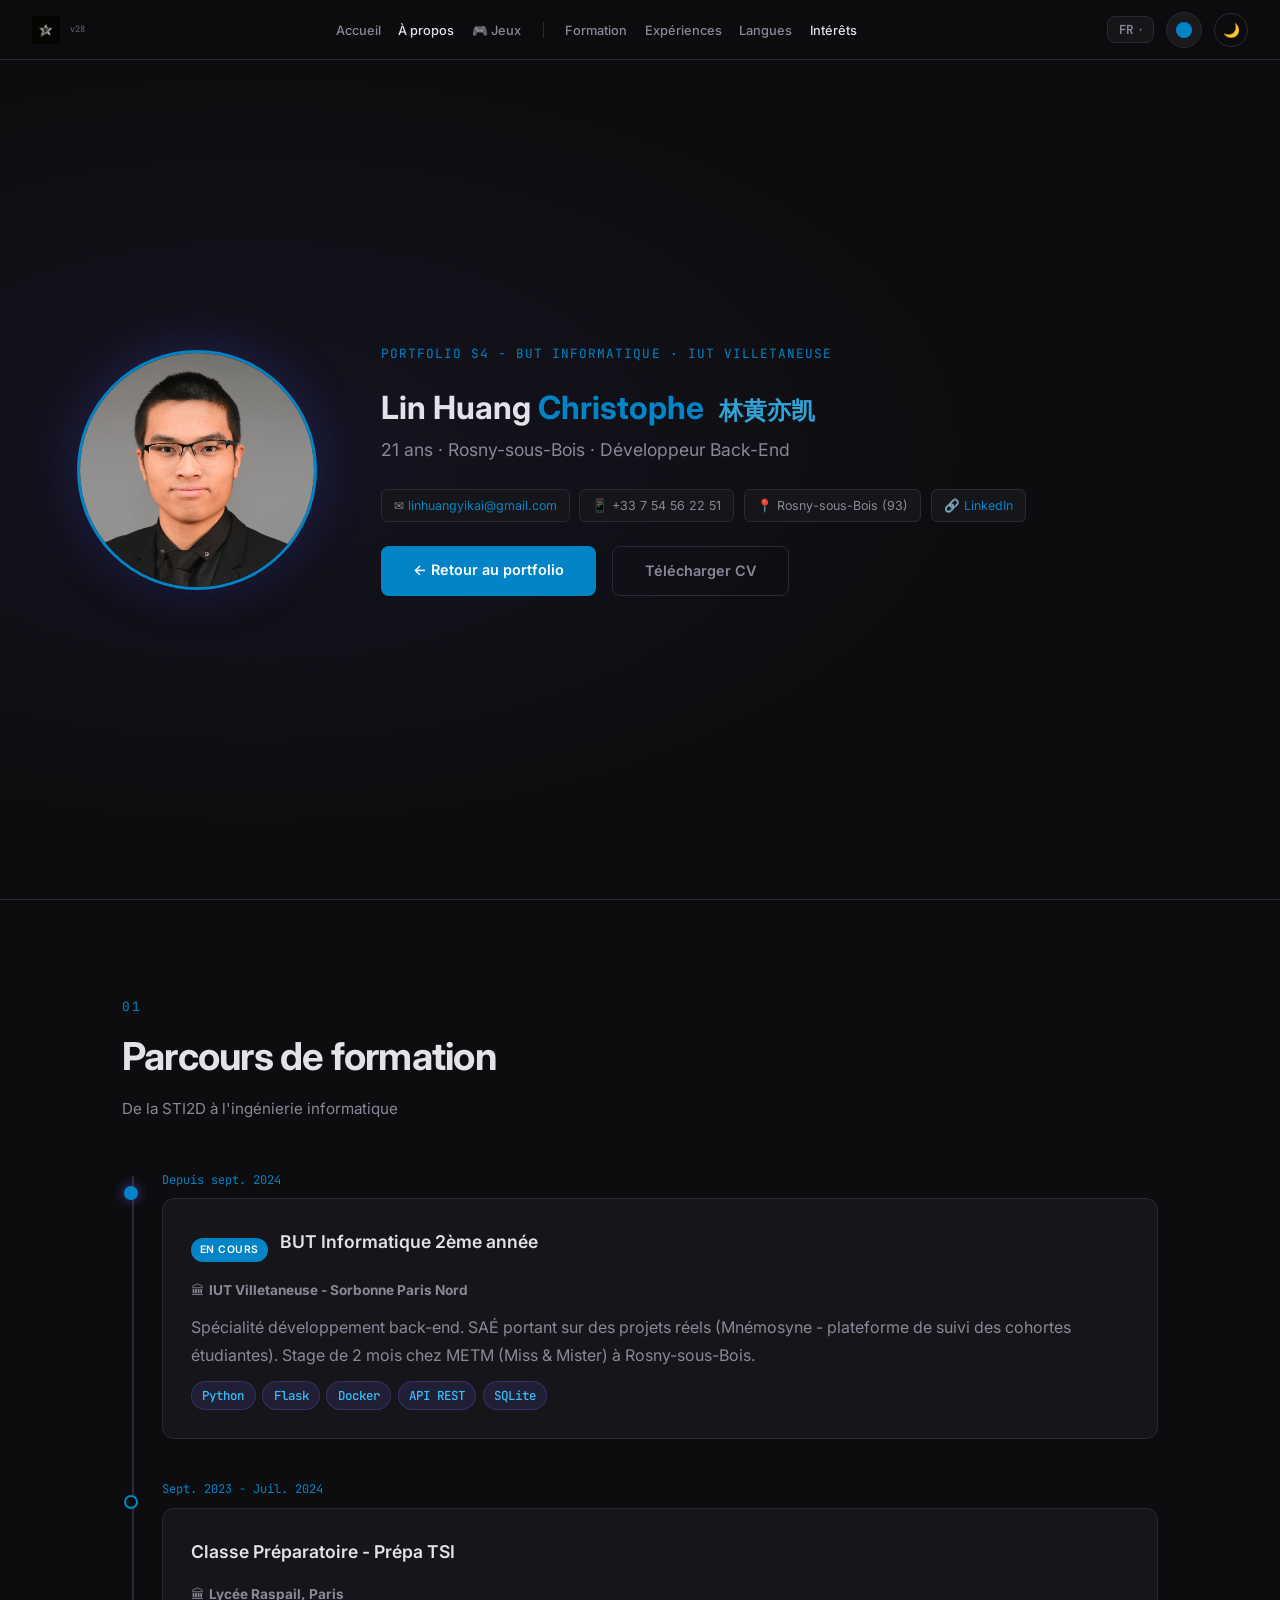
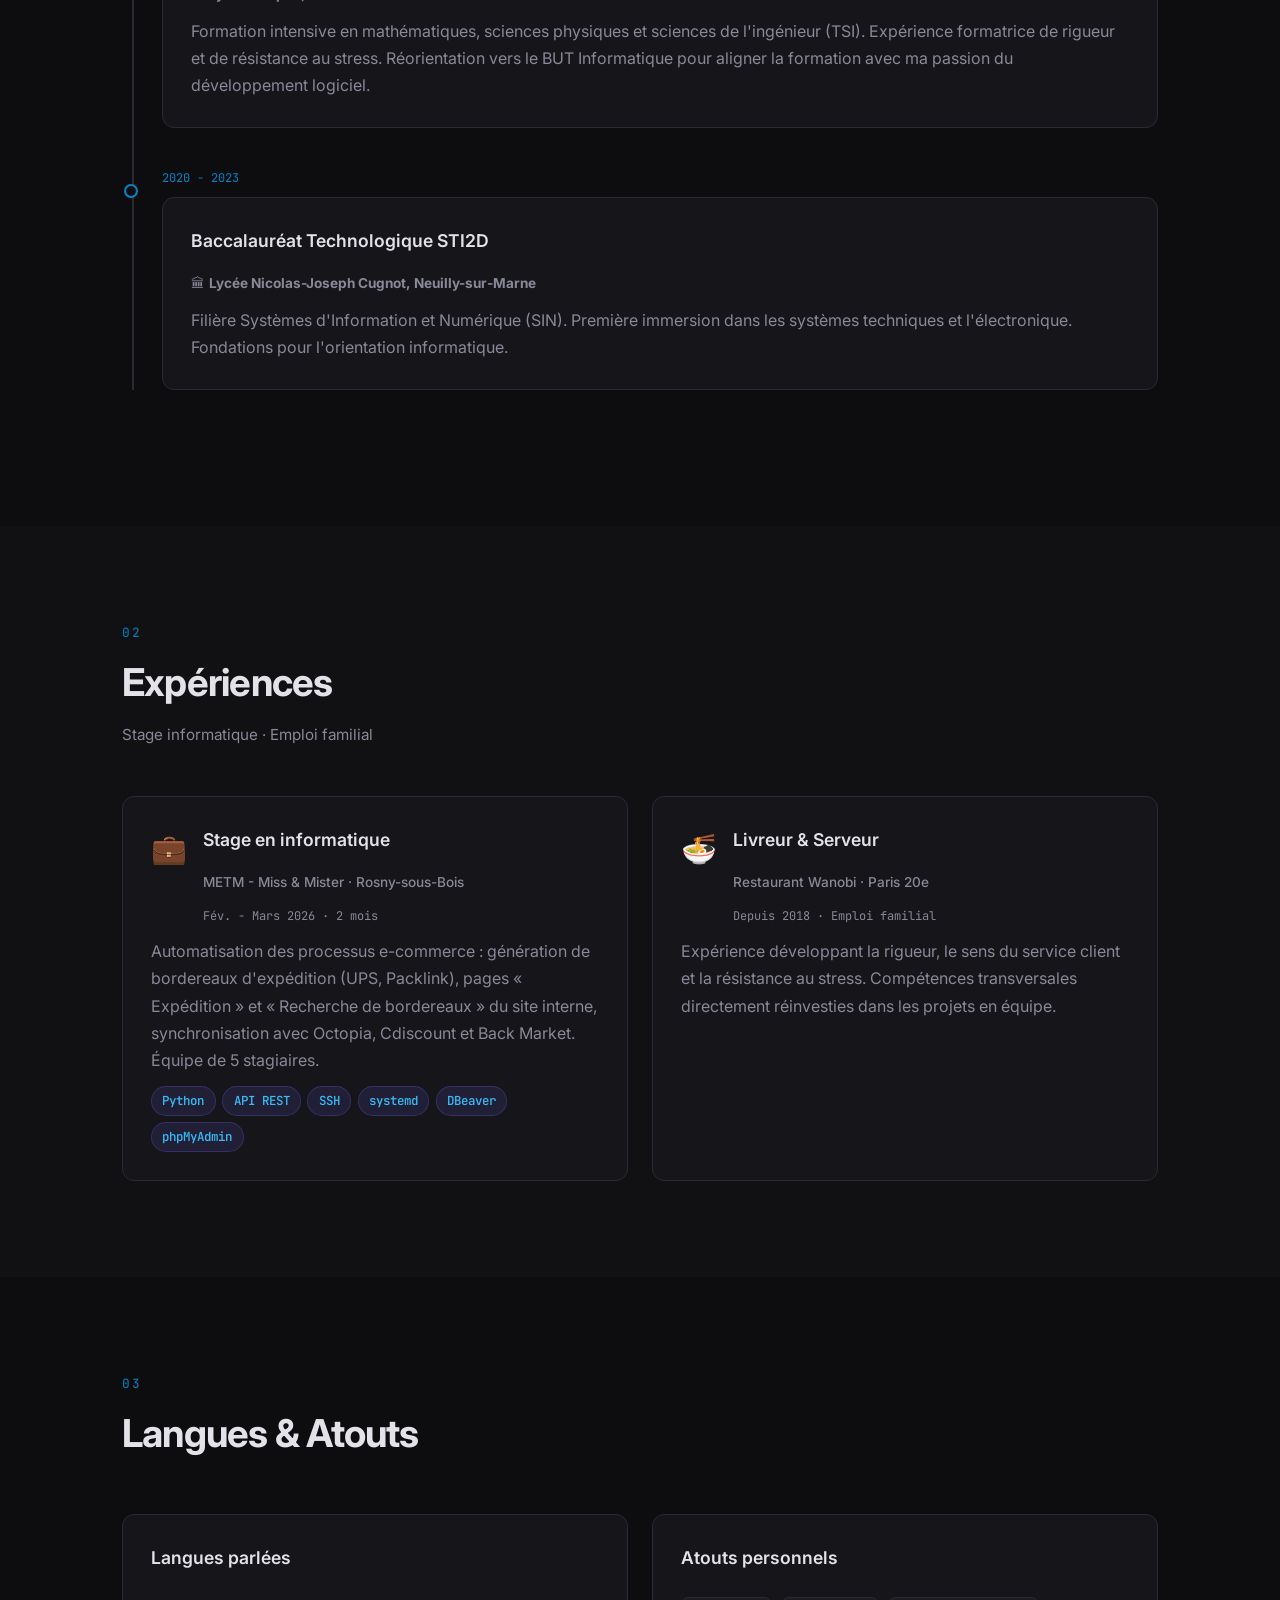
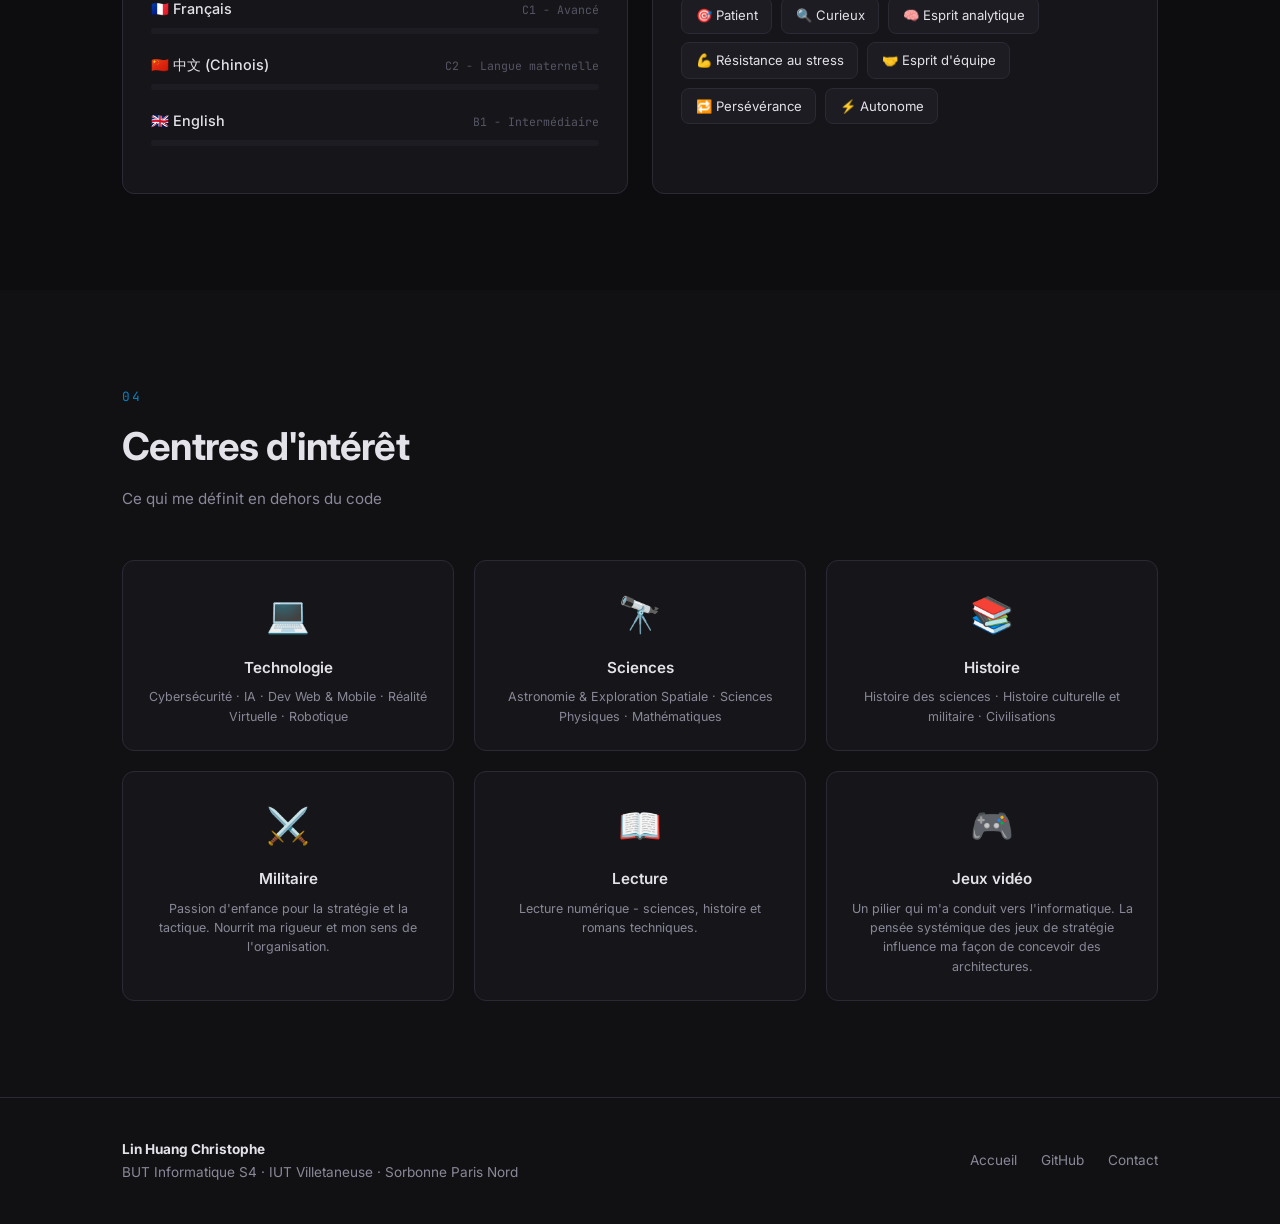
==== commit d50fbd25: "v28 : logo nav remplace par image etoile circuit" ====
--- a/about.html
+++ b/about.html
@@ -12,7 +12,7 @@
 
   <!-- NAV -->
   <nav class="navbar">
-    <a href="index.html" class="nav-logo">軍军<span class="nav-v">v28</span></a>
+    <a href="index.html" class="nav-logo"><img src="img/logo_nav.png" alt="Logo" class="nav-logo-img"><span class="nav-v">v28</span></a>
     <button id="leafEgg" aria-hidden="true" tabindex="-1"></button>
     <ul class="nav-links">
       <li><a href="index.html" data-i18n="nav_home">Accueil</a></li>
--- a/style.css
+++ b/style.css
@@ -65,6 +65,15 @@
   font-weight: 500;
   color: var(--accent);
   letter-spacing: 0.1em;
+  display: flex;
+  align-items: center;
+  gap: 0.4rem;
+}
+.nav-logo-img {
+  width: 28px;
+  height: 28px;
+  object-fit: contain;
+  display: block;
 }
 
 .nav-links {
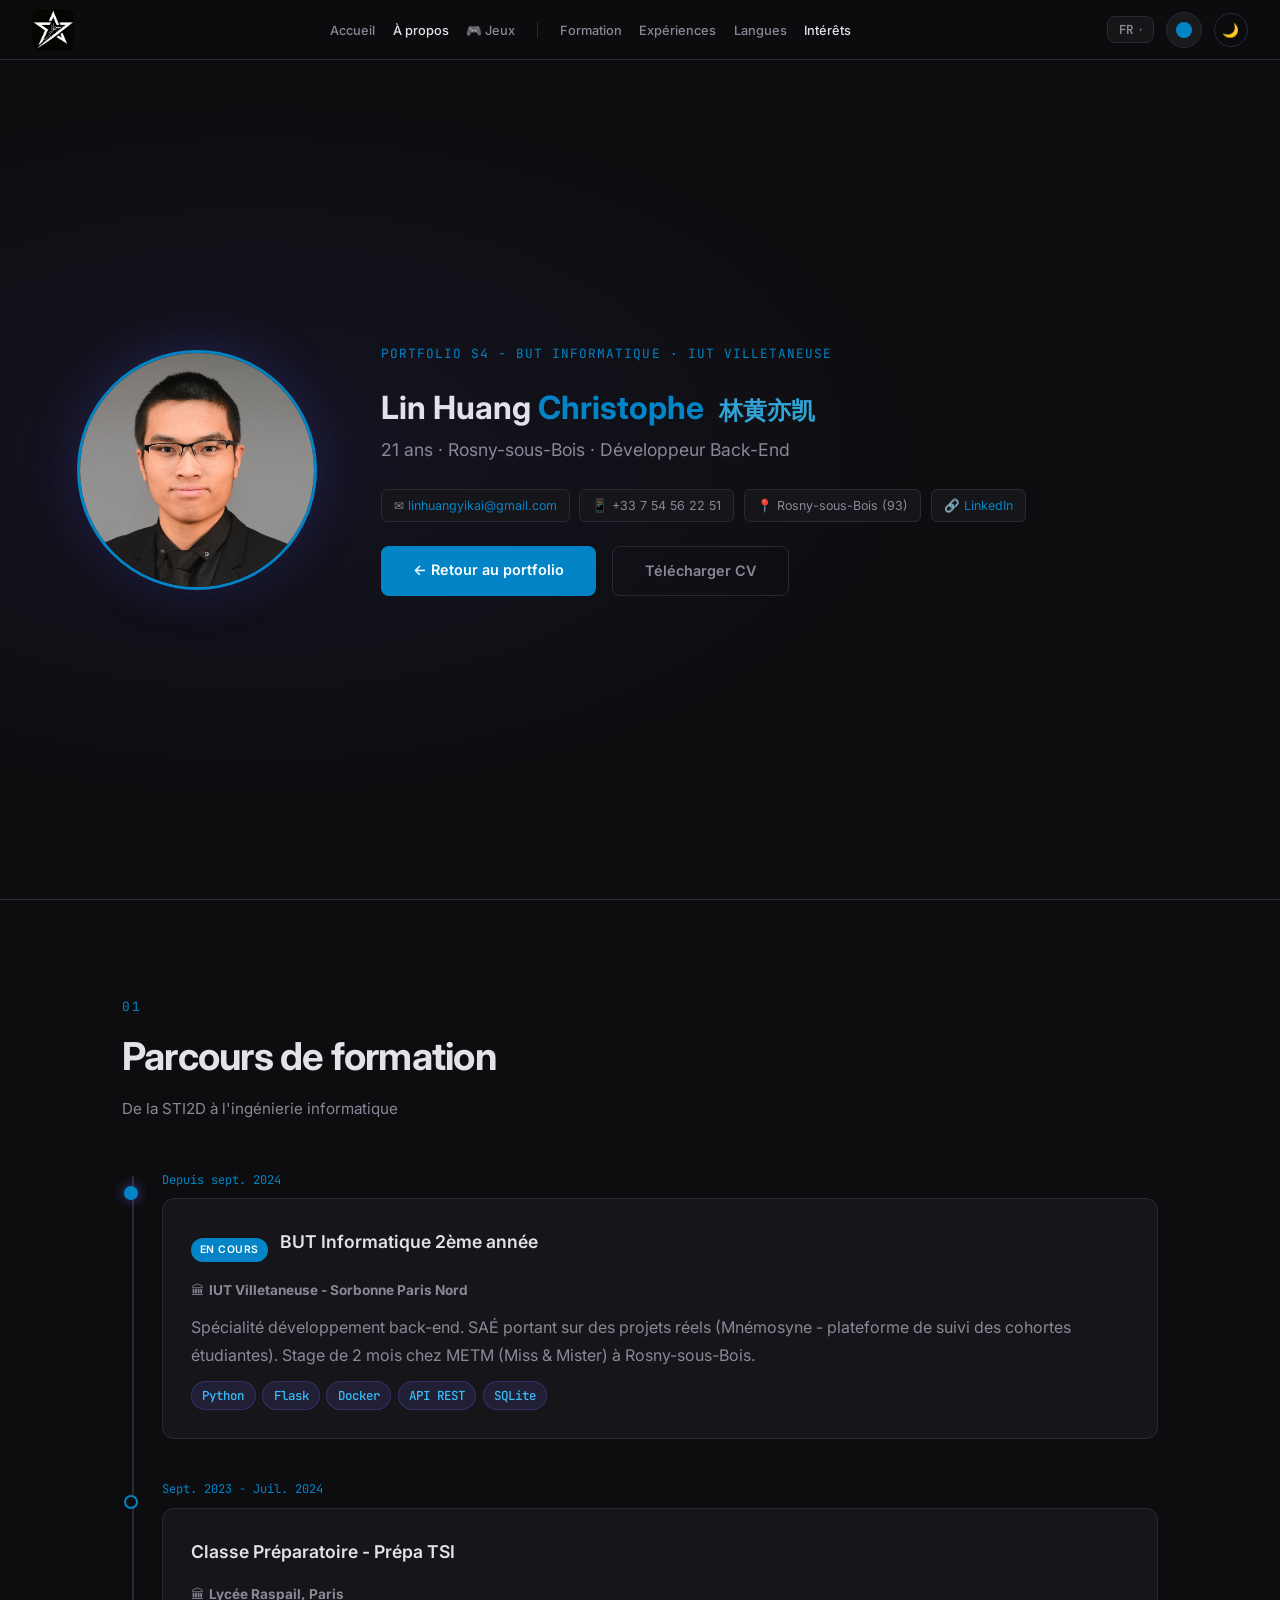
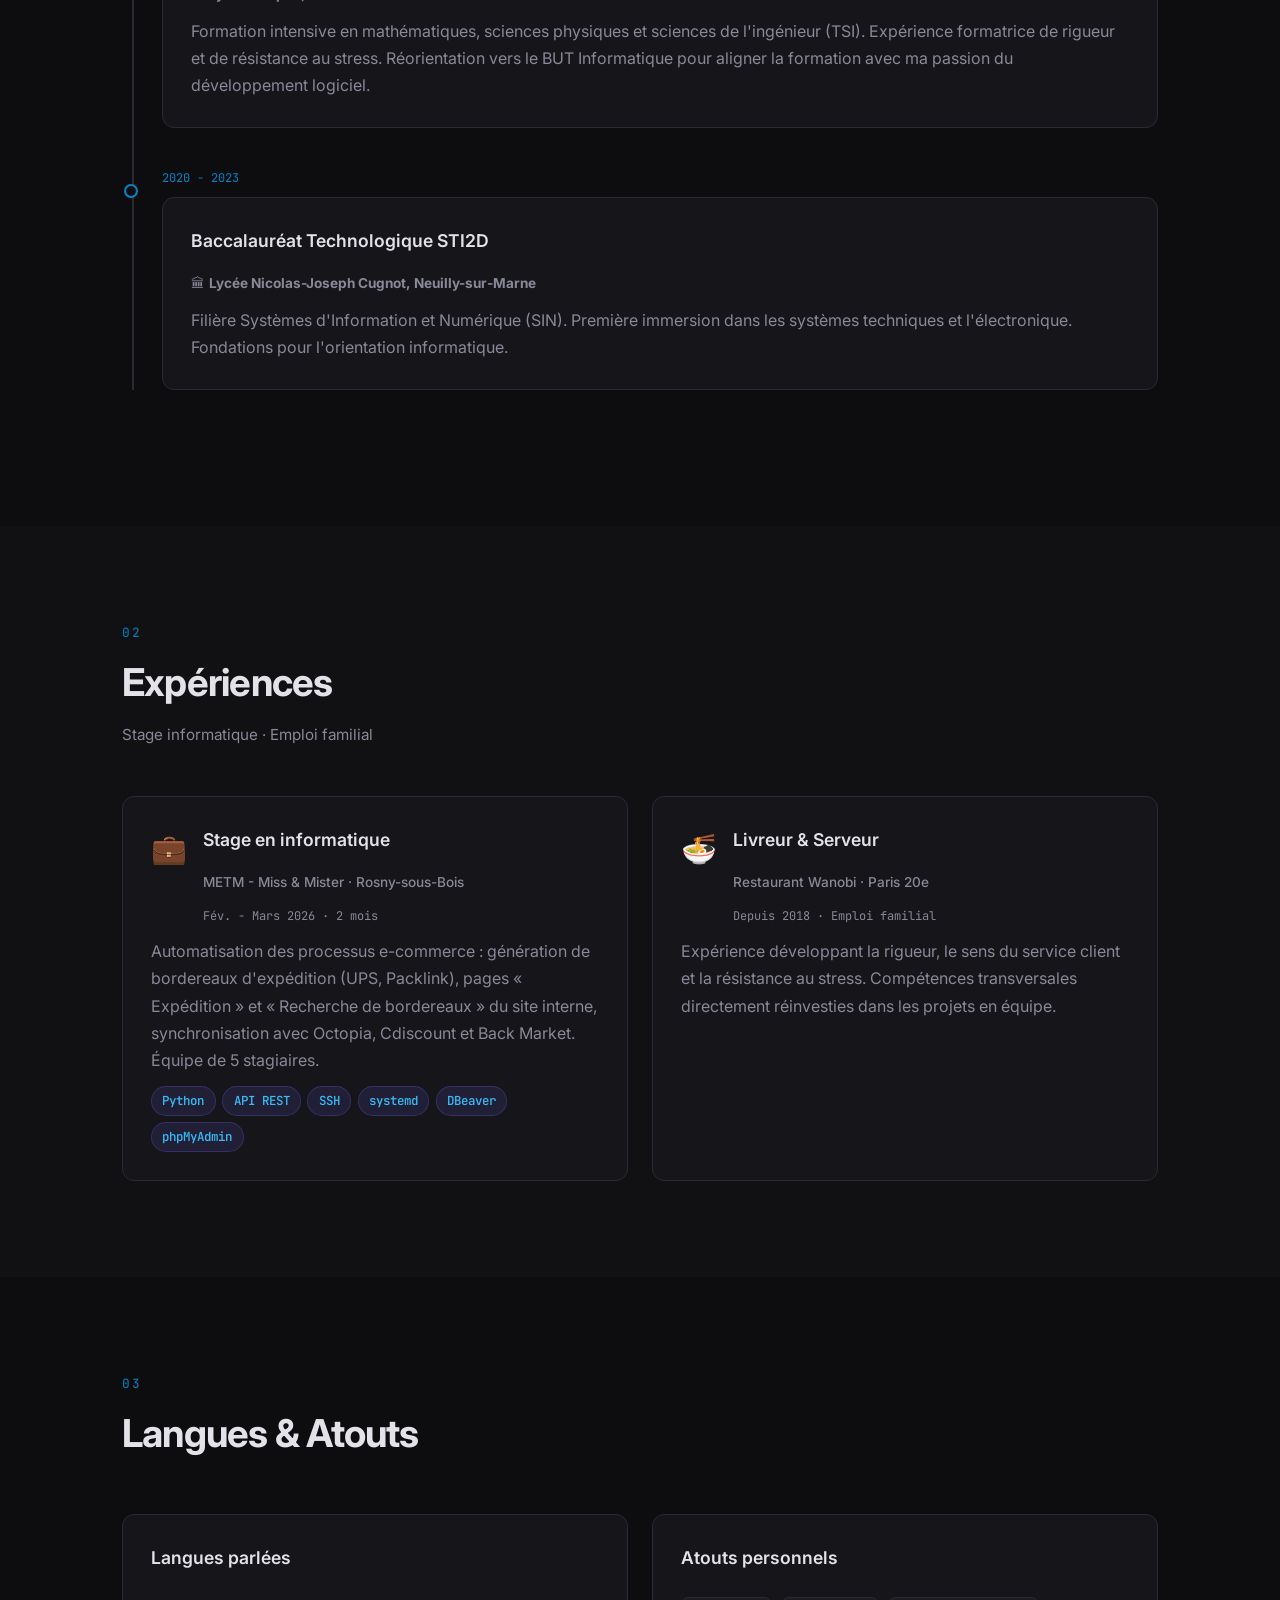
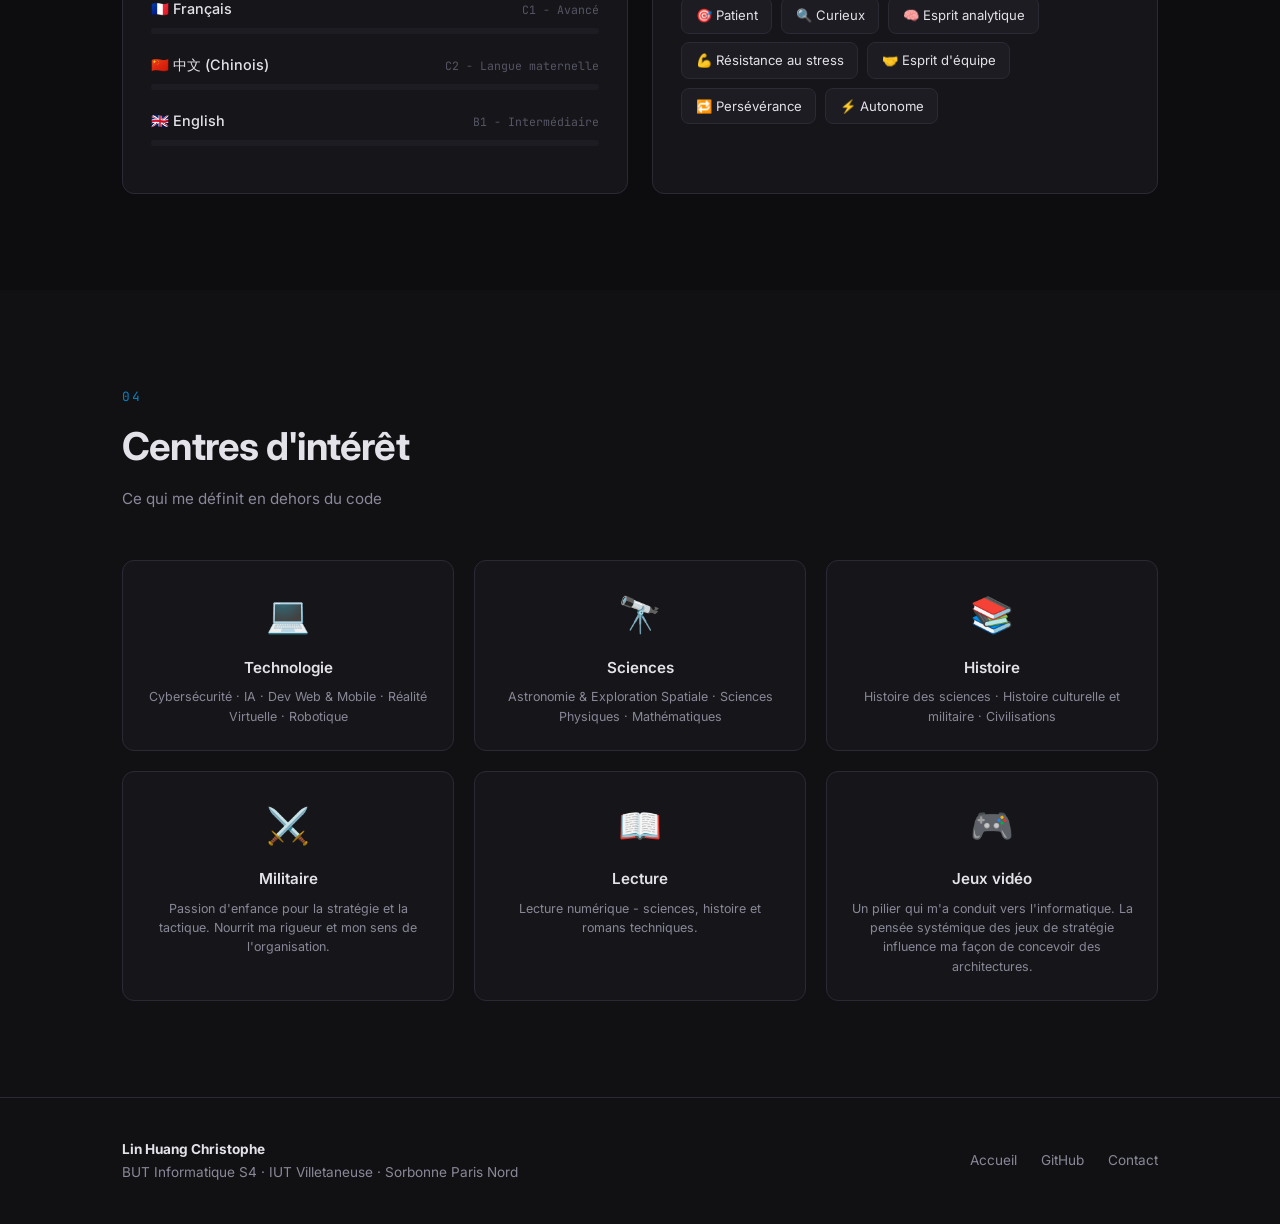
==== commit 23aac4f4: "footer : suppression S4 dans le sous-titre BUT Informatique" ====
--- a/about.html
+++ b/about.html
@@ -274,7 +274,7 @@
     <div class="container footer-inner">
       <div>
         <p><strong data-i18n="footer_name">Lin Huang Christophe</strong></p>
-        <p data-i18n="footer_sub">BUT Informatique S4 · IUT Villetaneuse · Sorbonne Paris Nord</p>
+        <p data-i18n="footer_sub">BUT Informatique · IUT Villetaneuse · Sorbonne Paris Nord</p>
       </div>
       <div class="footer-links">
         <a href="index.html" data-i18n="nav_home">Accueil</a>
--- a/style.css
+++ b/style.css
@@ -70,10 +70,11 @@
   gap: 0.4rem;
 }
 .nav-logo-img {
-  width: 28px;
-  height: 28px;
+  width: 42px;
+  height: 42px;
   object-fit: contain;
   display: block;
+  border-radius: 8px;
 }
 
 .nav-links {
@@ -497,13 +498,13 @@
   border-bottom: 1px solid var(--border);
 }
 
-.bilan-table-scroll { overflow-x: auto; }
+.bilan-table-scroll { overflow-x: visible; }
 
 .bilan-table {
   width: 100%;
   border-collapse: collapse;
-  font-size: 0.85rem;
-  min-width: 800px;
+  font-size: 0.8rem;
+  table-layout: fixed;
 }
 
 .bilan-table thead tr {
@@ -511,19 +512,19 @@
 }
 
 .bilan-table th {
-  padding: 0.75rem 1rem;
+  padding: 0.5rem 0.6rem;
   text-align: left;
-  font-size: 0.75rem;
+  font-size: 0.68rem;
   font-weight: 700;
   text-transform: uppercase;
-  letter-spacing: 0.06em;
+  letter-spacing: 0.04em;
   color: var(--accent);
   border-bottom: 1px solid var(--border);
-  white-space: nowrap;
+  word-break: break-word;
 }
 
 .bilan-table td {
-  padding: 1rem;
+  padding: 0.65rem 0.6rem;
   vertical-align: top;
   border-right: 1px solid var(--border);
   color: var(--text-muted);
@@ -1875,6 +1876,7 @@
   margin-left: 0.25rem;
   vertical-align: super;
   letter-spacing: 0;
+  display: none;
 }
 
 /* ── Nav separator ──────────────────────────────────────────────────── */
